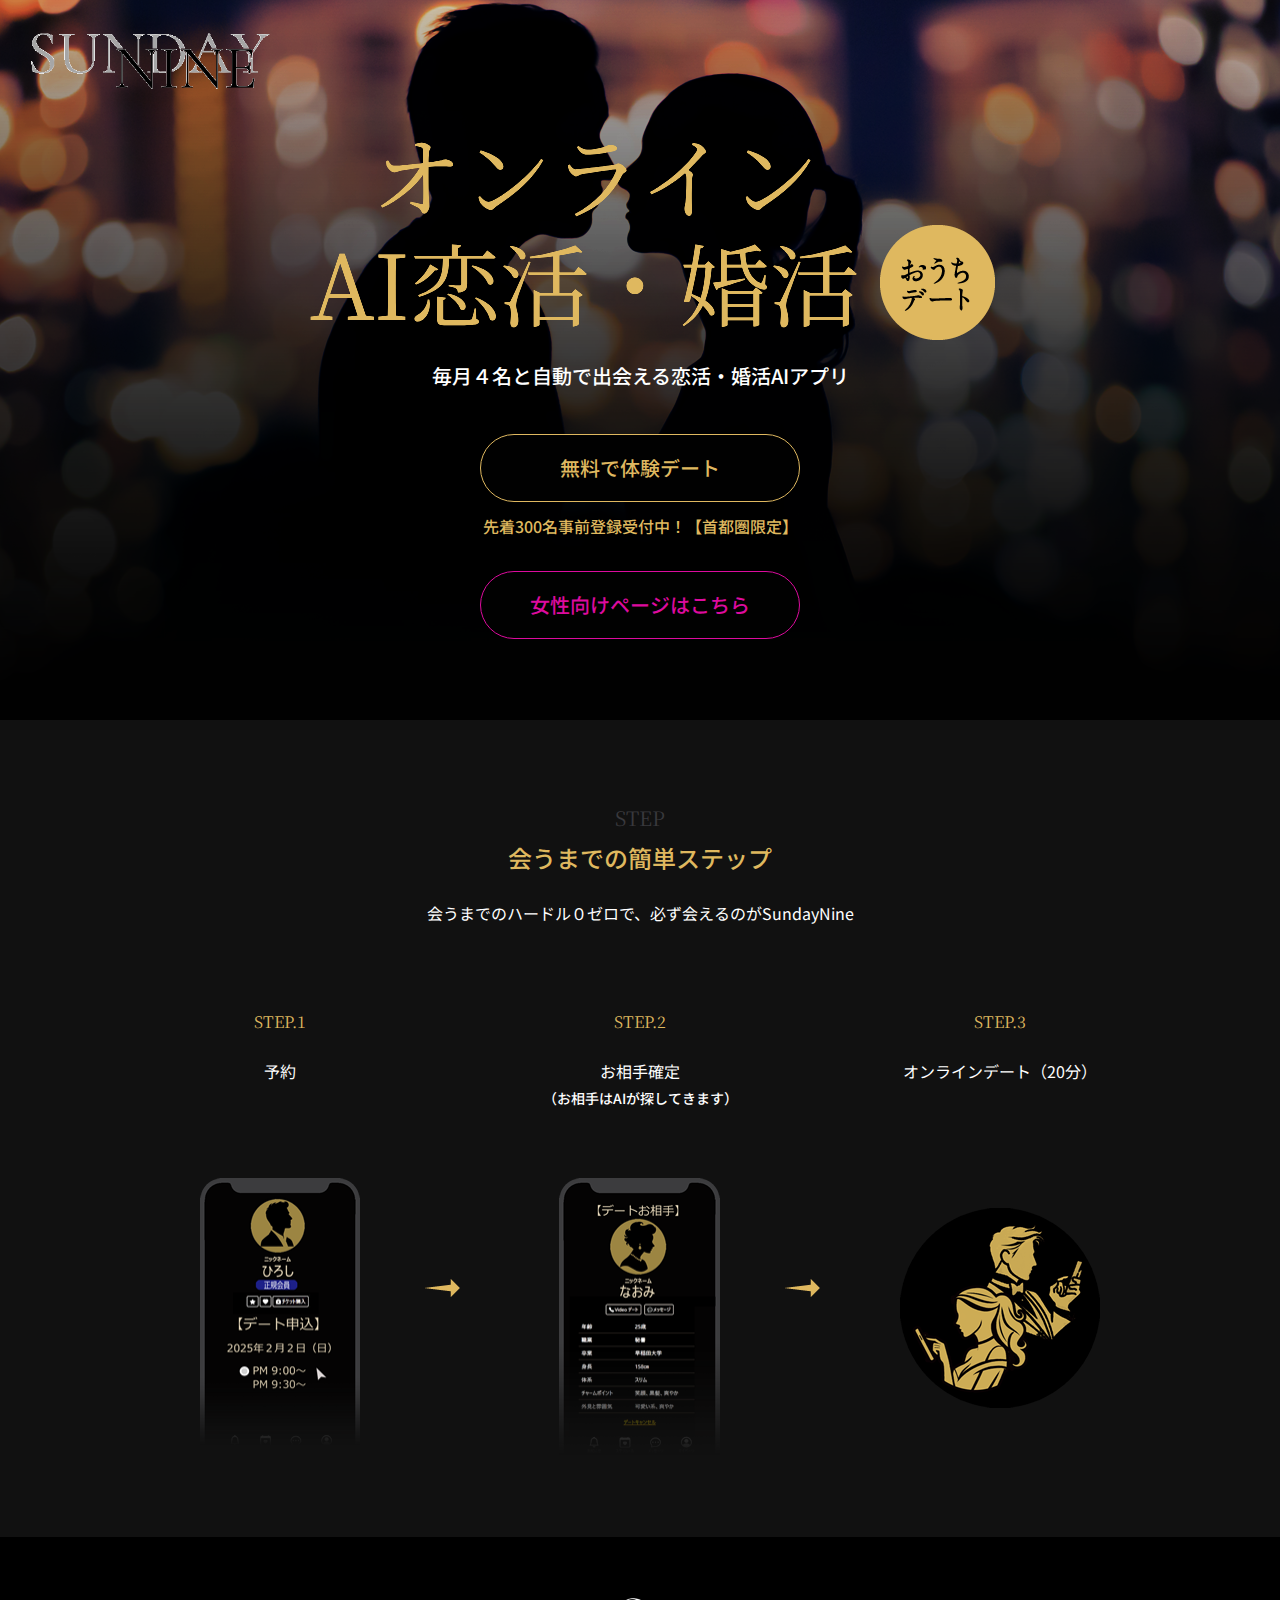
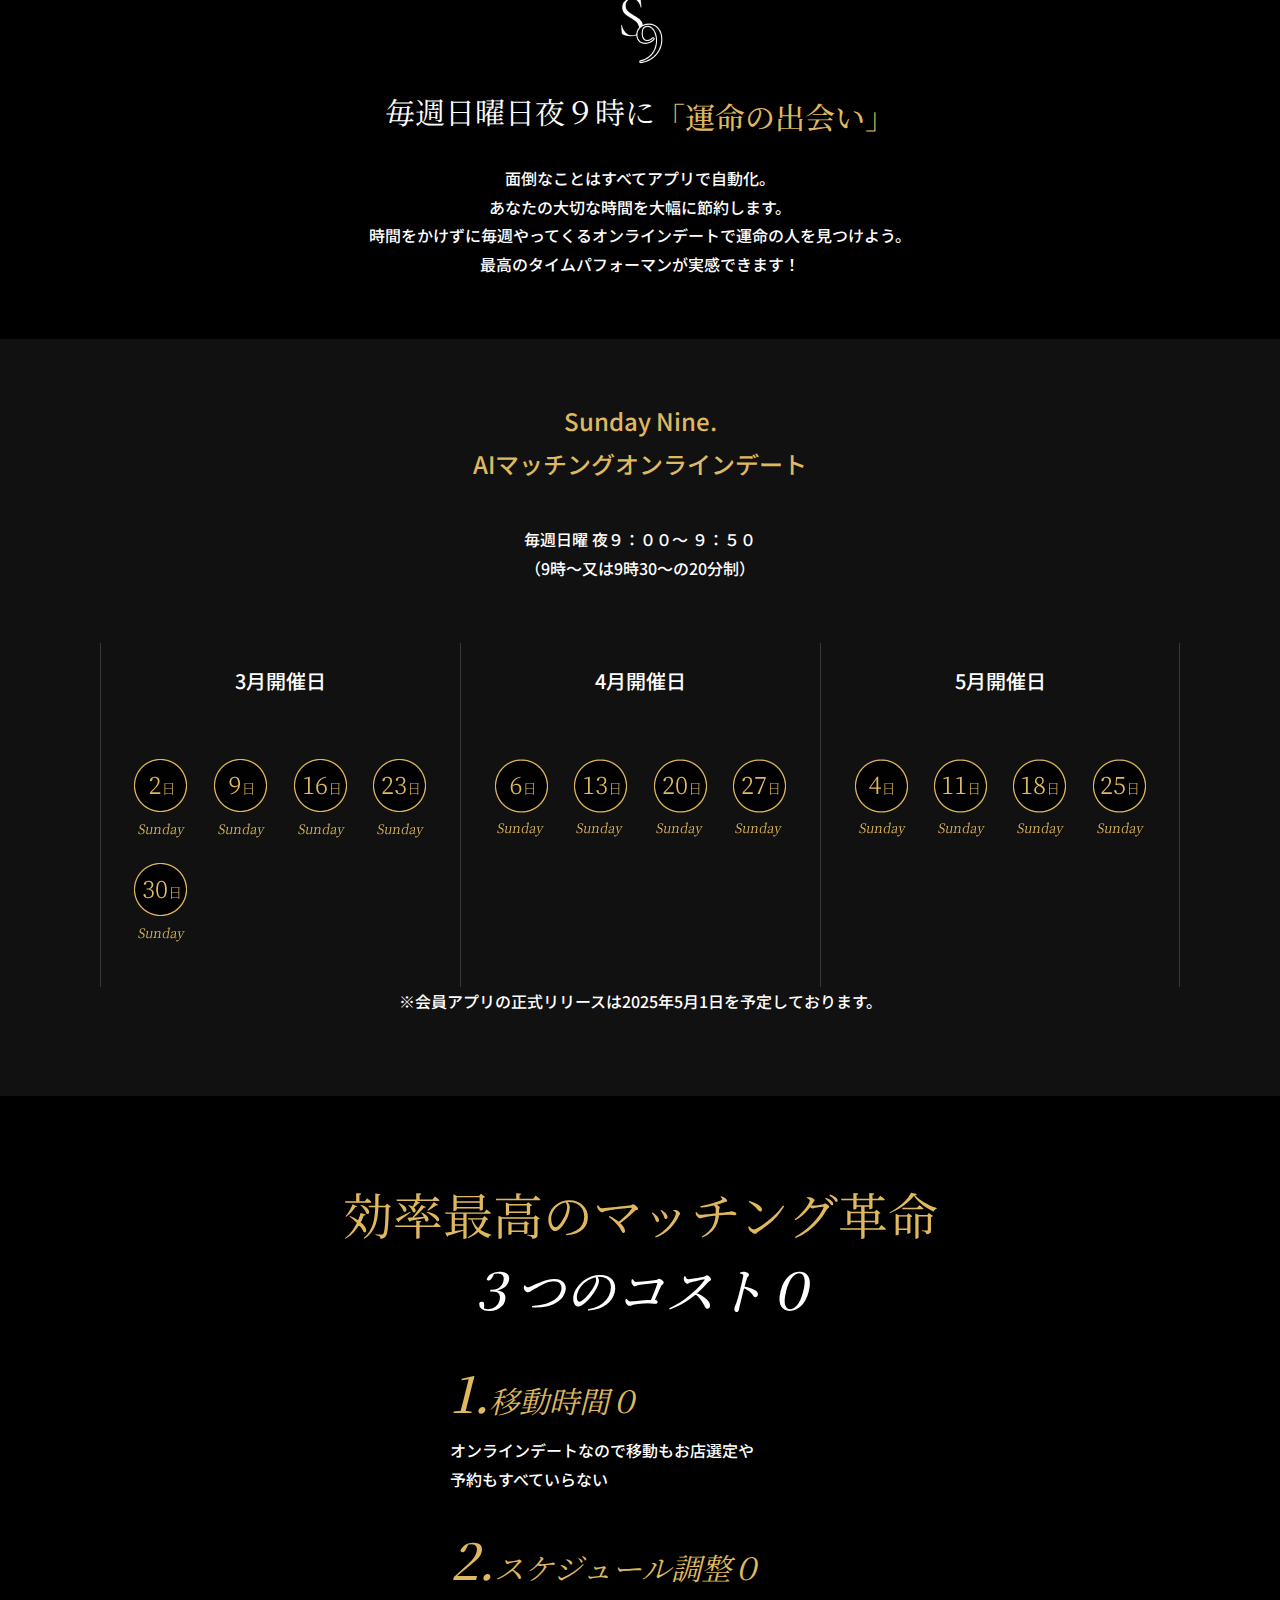
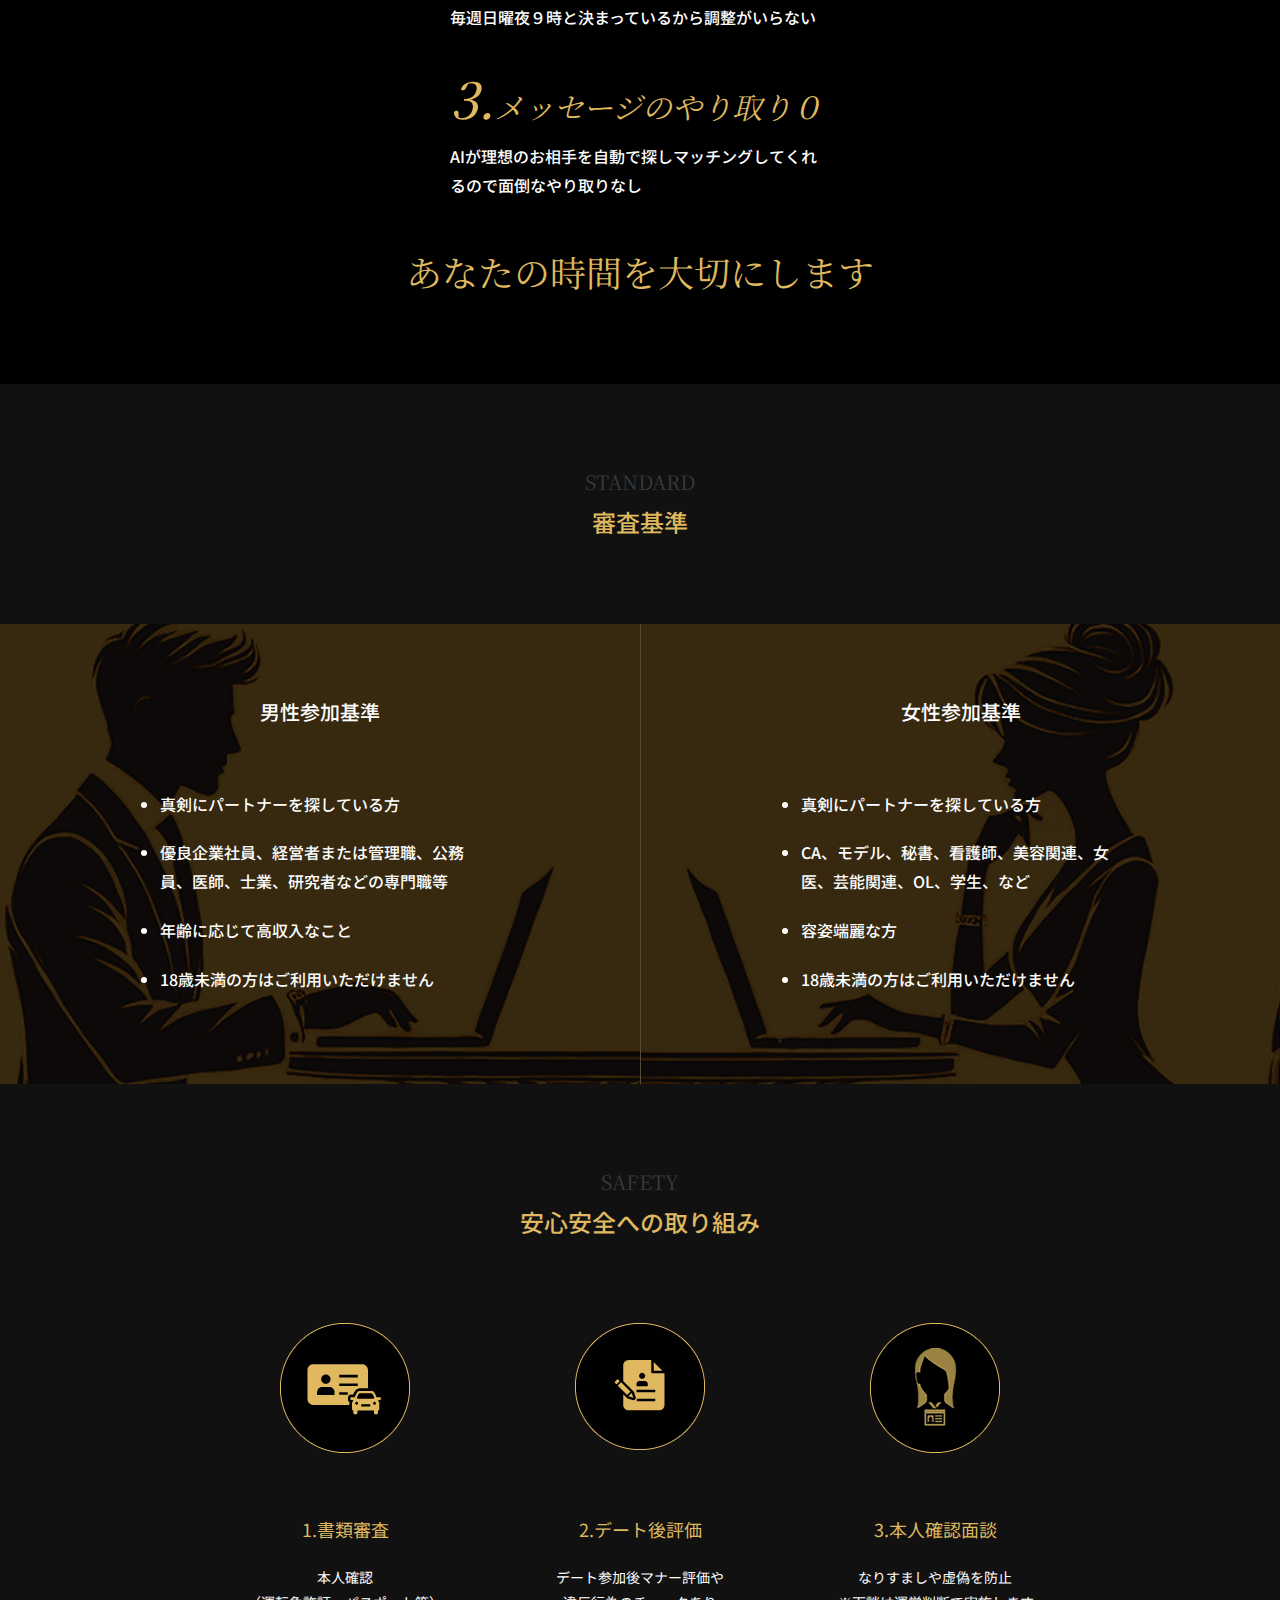
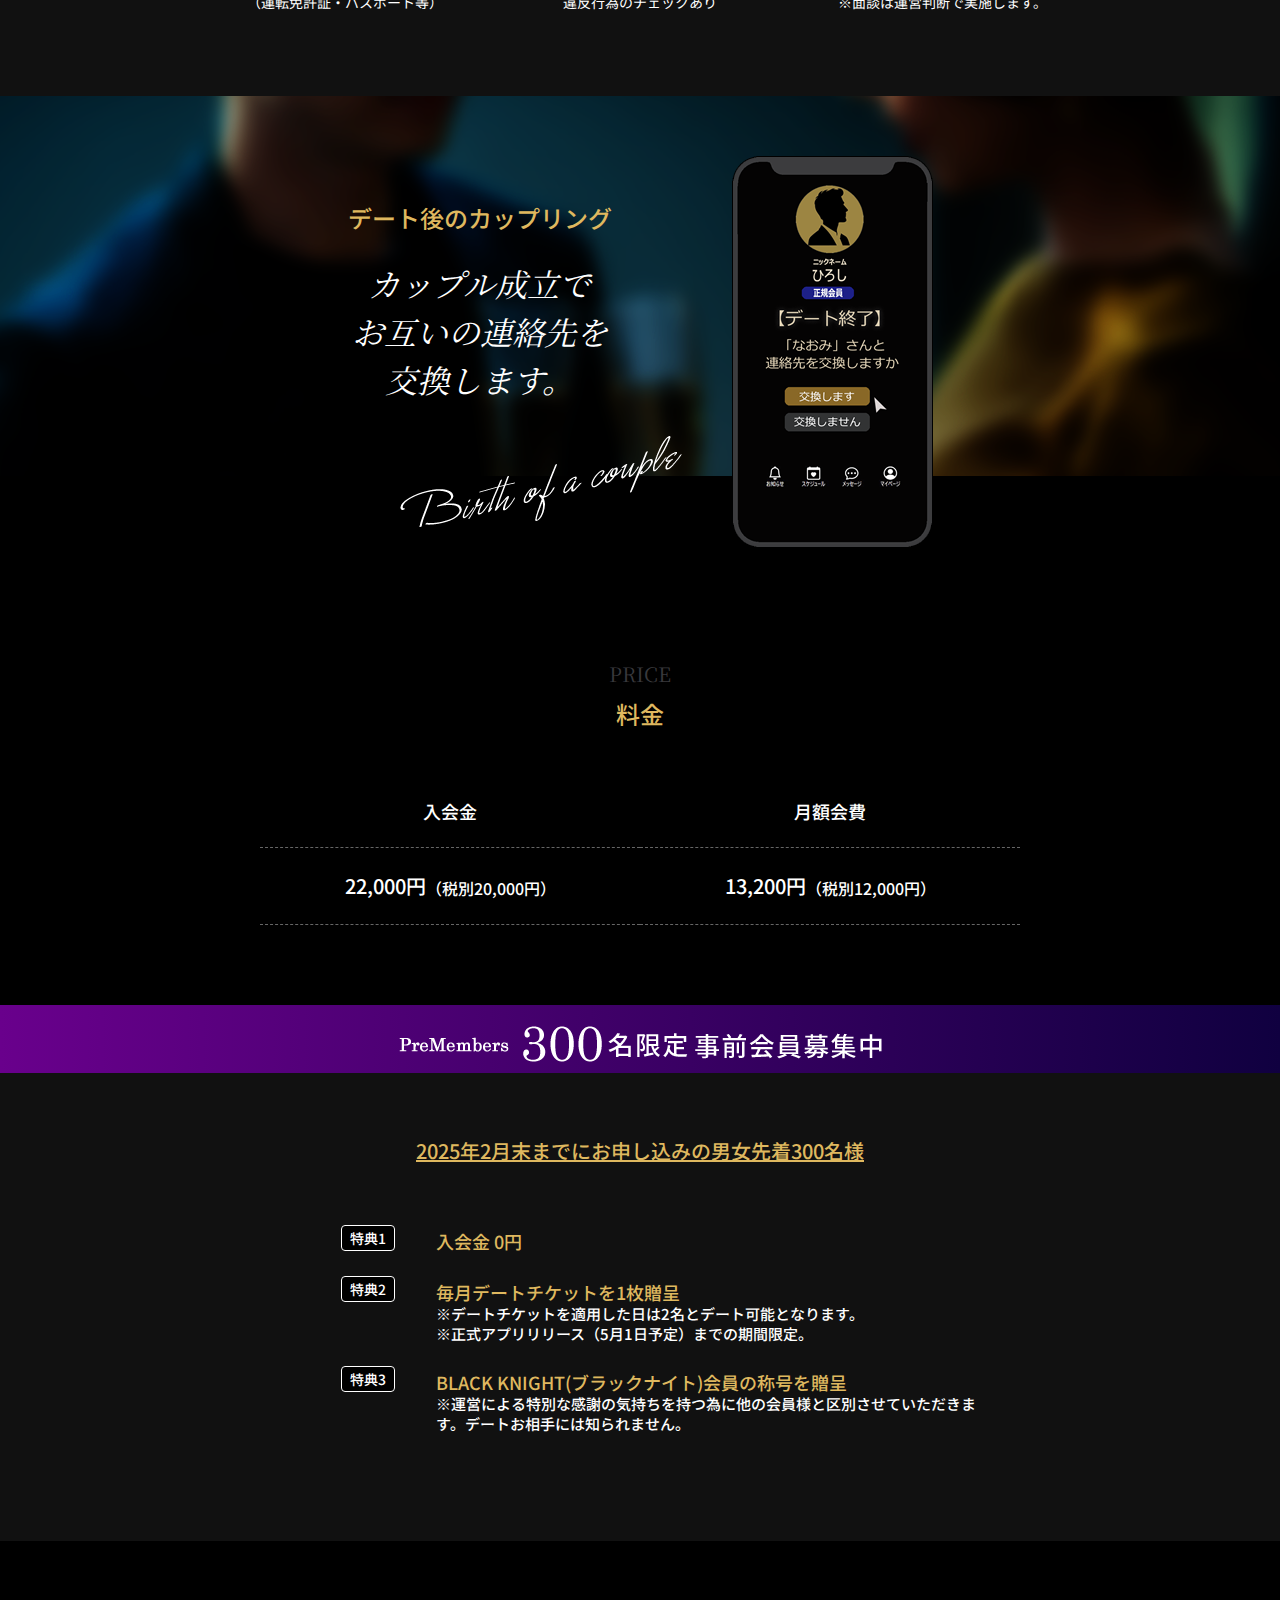
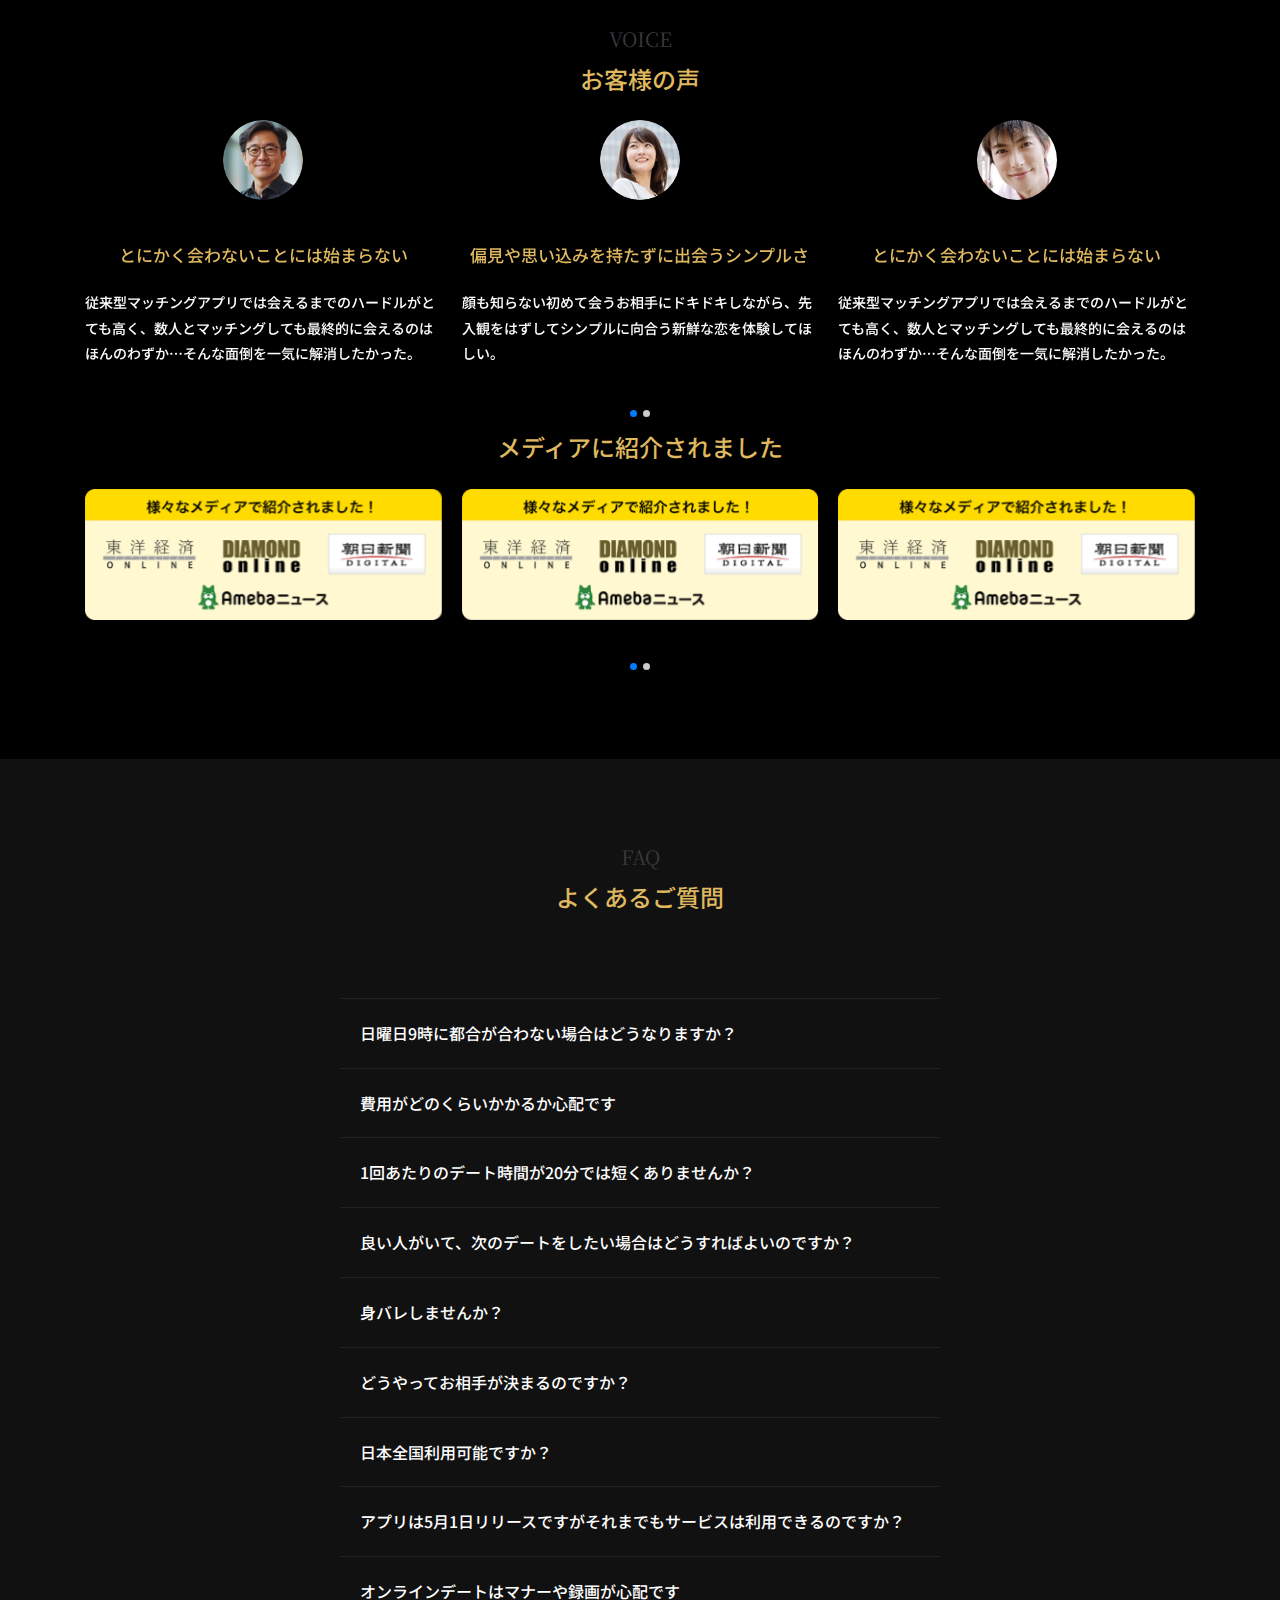
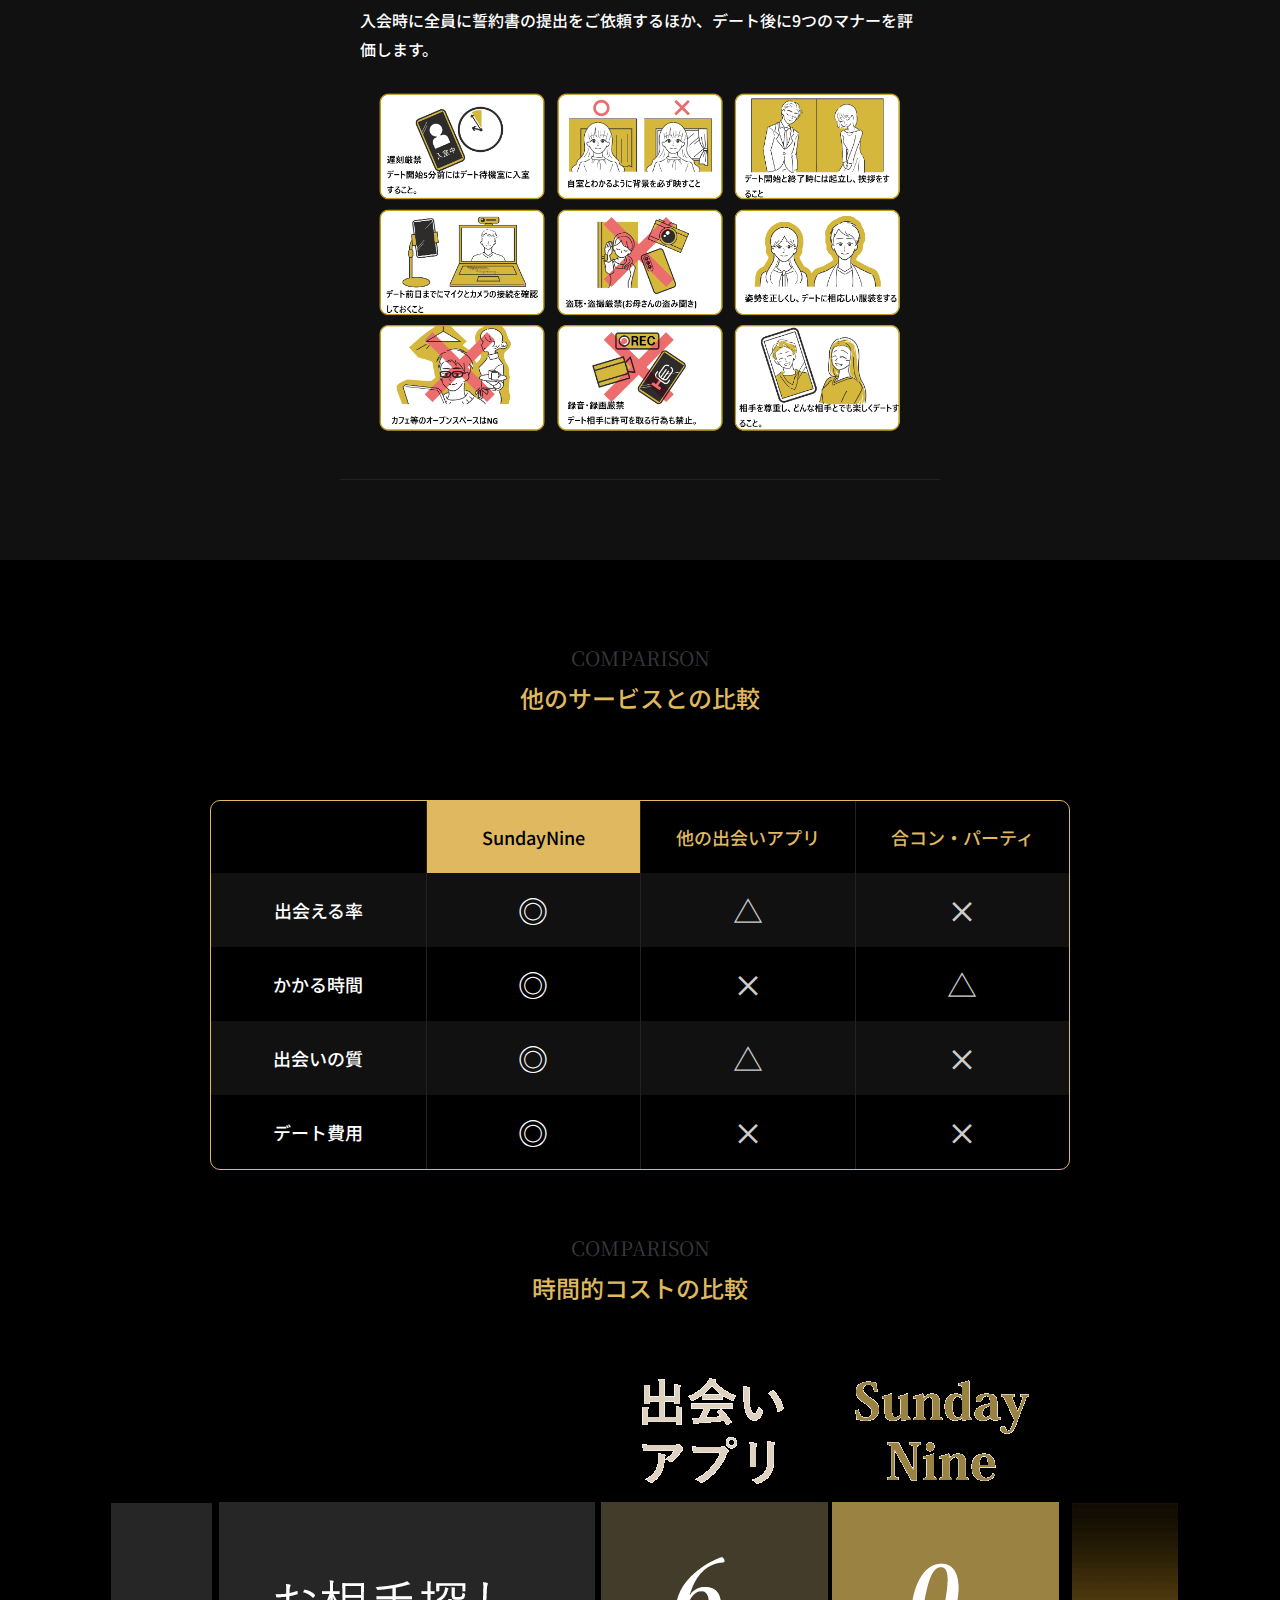
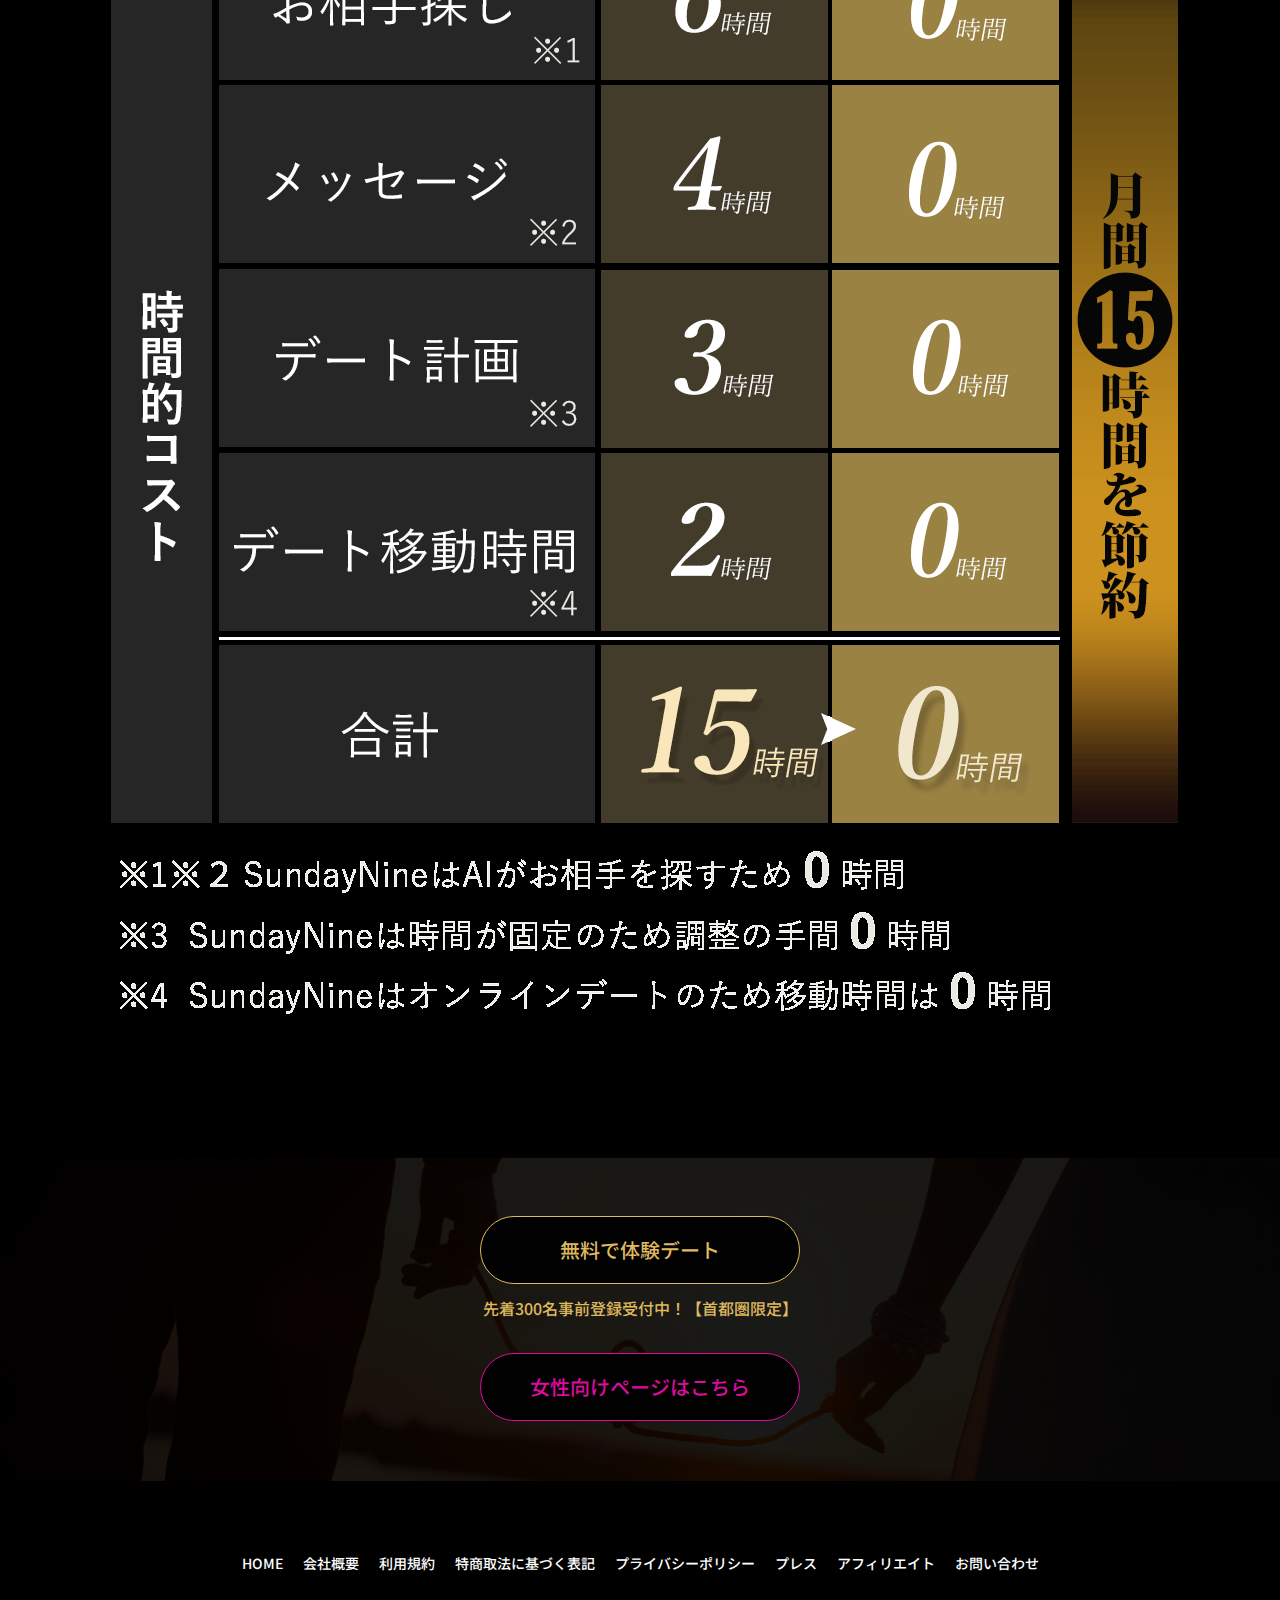
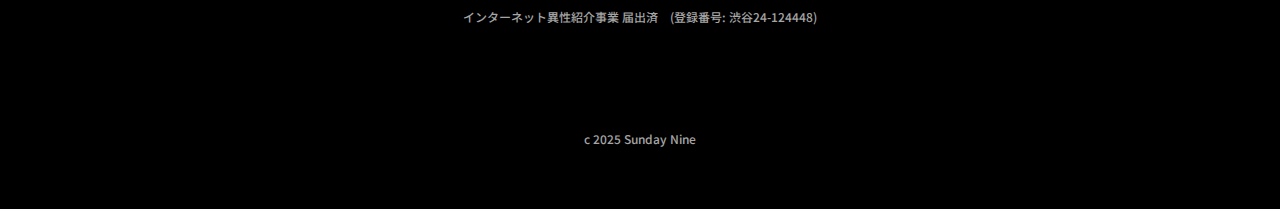
==== index.html @ e8acf840 "sunday9" ====
﻿<!DOCTYPE html>
<html>
  <head>
    <meta charset="UTF-8" />
    <title>オンラインAI恋活・婚活 Sunday Nine</title>
    <meta name="description" content="おうちデート、オンラインに特化した審査制マッチングアプリ男性版" />
    <meta name="viewport" content="width=device-width, initial-scale=1" />
    <meta name="format-detection" content="telephone=yes" />
    <link rel="icon" href="favicon.ico" />
    <link
      rel="stylesheet"
      type="text/css"
      href="css/common.css?version=2"
      media="screen, print"
    />
    <link rel="stylesheet" href="css/owl.carousel.min.css" />
    <script
      src="https://cdnjs.cloudflare.com/ajax/libs/jquery/2.2.4/jquery.min.js"
      type="text/javascript"
    ></script>
    <script src="js/jquery.smoothScroll.js"></script>
    <script src="js/acordion.js"></script>
    <script src="js/common.js"></script>
<script src="//statics.a8.net/a8sales/a8sales.js"></script>
<script src="//statics.a8.net/a8sales/a8crossDomain.js"></script>
<script src="//statics.a8.net/a8sales/a8shopForm.js"></script>
    <script src="js/jquery-3.3.1.min.js"></script>
    <script src="js/popper.min.js"></script>
    <script src="js/bootstrap.min.js"></script>
    <script src="js/owl.carousel.min.js"></script>
    <script src="js/main.js"></script>
  </head>
  <body>
    <!--▽wrapper-->
    <div id="wrapper">
      <!--▽main-->
      <section id="main">
        <p class="logo"><img src="image/logo_main.png" /></p>
        <div class="detail">
          <p class="icon"><img src="image/icon.png" /></p>
          <h1><img src="image/title.png" /></h1>
          <h2>毎月４名と自動で出会える恋活・婚活AIアプリ</h2>
          <ul>
            <li>
              <a
                href="https://ws.formzu.net/dist/S26624472/"
                target="_blank"
                class="boy"
                >無料で体験デート</a
              ><span>先着300名事前登録受付中！【首都圏限定】</span>
            </li>
            <li>
              <a href="women.html" class="girl">女性向けページはこちら</a>
            </li>
          </ul>
        </div>
      </section>
      <!--▲main-->

      <!--▽step-->
      <section id="step">
        <h1><span class="ryumin">STEP</span>会うまでの簡単ステップ</h1>
        <p class="copy">会うまでのハードル０ゼロで、必ず会えるのがSundayNine</p>
        <div class="inner">
          <dl>
            <dt><img src="image/img_step1.png" /></dt>
            <dd>
              <h2 class="ryumin">STEP.1</h2>
              <p>予約</p>
            </dd>
          </dl>

          <dl>
            <dt><img src="image/img_step2.png" /></dt>
            <dd>
              <h2 class="ryumin">STEP.2</h2>
              <p>お相手確定<span>（お相手はAIが探してきます）</span></p>
            </dd>
          </dl>

          <dl>
            <dt><img src="image/img_step3.png" /></dt>
            <dd>
              <h2 class="ryumin">STEP.3</h2>
              <p>オンラインデート（20分）</p>
            </dd>
          </dl>
        </div>
      </section>
      <!--▲step-->

      <!--▽unmei-->
      <section id="unmei">
        <p><img src="image/logo.png" /></p>
        <h1 class="ryumin">毎週日曜日夜９時に<span>「運命の出会い」</span></h1>
        <p>
          面倒なことはすべてアプリで自動化。<br />
          あなたの大切な時間を大幅に節約します。<br />
          時間をかけずに毎週やってくるオンラインデートで運命の人を見つけよう。<br />
          最高のタイムパフォーマンが実感できます！
        </p>
      </section>
      <!--▲unmei-->

      <!--▽calendar-->
      <section id="calendar">
        <h1>Sunday Nine.<br />AIマッチングオンラインデート</h1>
        <p>毎週日曜 夜９：００～ ９：５０　<br>（9時～又は9時30～の20分制）</p>

        <div class="inner">
          <dl>
            <dt>3月開催日</dt>
            <dd>
              <p><img src="image/day2.png" /></p>
              <p><img src="image/day9.png" /></p>
              <p><img src="image/day16.png" /></p>
              <p><img src="image/day23.png" /></p>
              <p><img src="image/day30.png" /></p>
            </dd>
          </dl>
          <dl>
            <dt>4月開催日</dt>
            <dd>
              <p><img src="image/day6.png" /></p>
              <p><img src="image/day13.png" /></p>
              <p><img src="image/day20.png" /></p>
              <p><img src="image/day27.png" /></p>
            </dd>
          </dl>

          <dl>
            <dt>5月開催日</dt>
            <dd>
              <p><img src="image/day4.png" /></p>
              <p><img src="image/day11.png" /></p>
              <p><img src="image/day18.png" /></p>
              <p><img src="image/day25.png" /></p>
            </dd>
          </dl>
        </div>
        
        ※会員アプリの正式リリースは2025年5月1日を予定しております。
      </section>
      <!--▲calendar-->

      <!--▽kakumei-->
      <section id="kakumei">
        <h1 class="ryumin">
          効率最高のマッチング革命<span>３つのコスト０</span>
        </h1>
        <div class="inner">
          <dl>
            <dt class="ryumin"><span>1.</span>移動時間０</dt>
            <dd>
              オンラインデートなので移動もお店選定や<br />予約もすべていらない
            </dd>
            <dt class="ryumin"><span>2.</span>スケジュール調整０</dt>
            <dd>毎週日曜夜９時と決まっているから調整がいらない</dd>
            <dt class="ryumin"><span>3.</span>メッセージのやり取り０</dt>
            <dd>
              AIが理想のお相手を自動で探しマッチングしてくれるので面倒なやり取りなし
            </dd>
          </dl>
        </div>

        <p class="end ryumin">あなたの時間を大切にします</p>
      </section>
      <!--▲kakumei-->

      <!--▽standard-->
      <section id="standard">
        <h1><span class="ryumin">STANDARD</span>審査基準</h1>
        <div class="inner">
          <div class="boy">
            <h2>男性参加基準</h2>
            <ul>
              <li>真剣にパートナーを探している方</li>
              <li>
                優良企業社員、経営者または管理職、公務員、医師、士業、研究者などの専門職等
              </li>
              <li>年齢に応じて高収入なこと</li>
              <li>18歳未満の方はご利用いただけません</li>
            </ul>
          </div>

          <div class="girl">
            <h2>女性参加基準</h2>
            <ul>
              <li>真剣にパートナーを探している方</li>
              <li>
                CA、モデル、秘書、看護師、美容関連、女医、芸能関連、OL、学生、など
              </li>
              <li>容姿端麗な方</li>
              <li>18歳未満の方はご利用いただけません</li>
            </ul>
          </div>
        </div>
      </section>
      <!--▲standard-->

      <!--▽safety-->
      <section id="safety">
        <h1><span class="ryumin">SAFETY</span>安心安全への取り組み</h1>
        <div class="inner">
          <dl>
            <dt><img src="image/i_safety1.png" /></dt>
            <dd>
              <h2>1.書類審査</h2>
              <p>本人確認<br />（運転免許証・パスポート等）</p>
            </dd>
          </dl>

          <dl>
            <dt><img src="image/i_safety2.png" /></dt>
            <dd>
              <h2>2.デート後評価</h2>
              <p>デート参加後マナー評価や<br />違反行為のチェックあり</p>
            </dd>
          </dl>

          <dl>
            <dt><img src="image/i_safety3.png" /></dt>
            <dd>
              <h2>3.本人確認面談</h2>
              <p>
                なりすましや虚偽を防止<br/>　※面談は運営判断で実施します。
              </p>
            </dd>
          </dl>
        </div>
      </section>
      <!--▲safety-->

      <!--▽capple-->
      <section id="capple">
        <div class="inner">
          <div class="box">
            <div>
              <h2>デート後のカップリング</h2>
              <p class="copy ryumin">
                カップル成立で<br />お互いの連絡先を<br />交換します。
              </p>
              <p class="sign"><img src="image/t_capple.png" /></p>
            </div>
            <div><img src="image/img_capple.png" /></div>
          </div>
        </div>
      </section>
      <!--▲capple-->

      <!--▽price-->
      <section id="price">
        <h1><span class="ryumin">PRICE</span>料金</h1>
        <div class="inner">
          <table>
            <tbody>
              <tr>
                <th>入会金</th>
                <th>月額会費</th>
              </tr>
              <tr>
                <td>22,000円<span>（税別20,000円）</span></td>
                <td>13,200円<span>（税別12,000円）</span></td>
              </tr>
            </tbody>
          </table>
        </div>
      </section>
      <!--▲price-->

      <!--▽pre-->
      <section id="pre">
        <h1><img src="image/img_pre.png" /></h1>
        <div class="inner">
          <h2>2025年2月末までにお申し込みの男女先着300名様</h2>
          <dl>

            <dt><span>特典1</span></dt>
            <dd>
              <span class="first">入会金 0円
            </dd>

            <dt><span>特典2</span></dt>
            <dd><span class="first">毎月デートチケットを1枚贈呈</span><span class="second"> <br>※デートチケットを適用した日は2名とデート可能となります。<br>※正式アプリリリース（5月1日予定）までの期間限定。</span></dd>

           <dt><span>特典3</span></dt>
            <dd><span class="first">BLACK KNIGHT(ブラックナイト)会員の称号を贈呈</span><span class="second"><br>※運営による特別な感謝の気持ちを持つ為に他の会員様と区別させていただきます。デートお相手には知られません。</span>
              </dd> 


          </dl>
        </div>
      </section>
      <!--▲pre-->

      <!--▽voice-->
      <section id="voice">
        <h1><span class="ryumin">VOICE</span>お客様の声</h1>
        <div class="site-section bg-left-half mb-5">
          <div class="container owl-2-style">
            <div class="owl-carousel owl-2">
              <div class="media-29101">
                <img src="image/img_voice1.png" alt="Image" class="img-fluid" />
                <h2>とにかく会わないことには始まらない</h2>
                <p>
                  従来型マッチングアプリでは会えるまでのハードルがとても高く、数人とマッチングしても最終的に会えるのはほんのわずか…そんな面倒を一気に解消したかった。
                </p>
              </div>
              <div class="media-29101">
                <img src="image/img_voice2.png" alt="Image" class="img-fluid" />
                <h2>偏見や思い込みを持たずに出会うシンプルさ</h2>
                <p>
                  顔も知らない初めて会うお相手にドキドキしながら、先入観をはずしてシンプルに向合う新鮮な恋を体験してほしい。
                </p>
              </div>
              <div class="media-29101">
                <img src="image/img_voice3.png" alt="Image" class="img-fluid" />
                <h2>とにかく会わないことには始まらない</h2>
                <p>
                  従来型マッチングアプリでは会えるまでのハードルがとても高く、数人とマッチングしても最終的に会えるのはほんのわずか…そんな面倒を一気に解消したかった。
                </p>
              </div>
              <div class="media-29101">
                <img src="image/img_voice4.png" alt="Image" class="img-fluid" />
                <h2>偏見や思い込みを持たずに出会うシンプルさ</h2>
                <p>
                  顔も知らない初めて会うお相手にドキドキしながら、先入観をはずしてシンプルに向合う新鮮な恋を体験してほしい。
                </p>
              </div>
              <div class="media-29101">
                <img src="image/img_voice5.png" alt="Image" class="img-fluid" />
                <h2>とにかく会わないことには始まらない</h2>
                <p>
                  従来型マッチングアプリでは会えるまでのハードルがとても高く、数人とマッチングしても最終的に会えるのはほんのわずか…そんな面倒を一気に解消したかった。
                </p>
              </div>
            </div>
          </div>
        </div>
        <h1><span class="ryumin"></span>メディアに紹介されました</h1>
        <div class="site-section bg-left-half mb-5">
          <div class="container owl-2-style">
            <div class="owl-carousel owl-2">
              <div>
                <img src="image/add_media1.png" alt="Image" class="img-fluid" />
              </div>
              <div>
                <img src="image/add_media2.png" alt="Image" class="img-fluid" />
              </div>
              <div>
                <img src="image/add_media3.png" alt="Image" class="img-fluid" />
              </div>
              <div>
                <img src="image/add_media4.png" alt="Image" class="img-fluid" />
              </div>
              <div>
                <img src="image/add_media5.png" alt="Image" class="img-fluid" />
              </div>
            </div>
          </div>
        </div>
      </section>
      <!--▲voice-->

      <!--▽faq-->
      <section id="faq">
        <h1><span class="ryumin">FAQ</span>よくあるご質問</h1>
        <div class="inner">
          <div class="detail">

            <div class="box">
              <p class="trigger">
                <a href="javascript:void(0);">日曜日9時に都合が合わない場合はどうなりますか？</a>
              </p>
              <div class="acordion_tree">日程や体調などの都合で予定が合わない場合は振替のデートチケットが発行されます。 <br>※デートチケットを使うと日曜日9時～のデート後に続けて9時30～のデート
            で1日に2名、理想の相手と出会うことが可能となります。 <br>※返金制度はございませんので日曜日夜9時に予定が空いている方向けのサービスとなります。</div>
            </div>

            <div class="box">
              <p class="trigger">
                <a href="javascript:void(0);">費用がどのくらいかかるか心配です</a>
              </p>
              <div class="acordion_tree">他のマッチングアプリと違いメッセージのやり取りやイイネで課金がされることはありません。月額12000円の固定額で月4回のデートが保証されます。そのため
1回あたりのデートにたどり着くまでの費用は3000円です。他に交通費やお食事代も掛からない為コストパフォーマンスにも大変優れたサービスです。</div>
            </div>

            <div class="box">
              <p class="trigger">
                <a href="javascript:void(0);">1回あたりのデート時間が20分では短くありませんか？</a>
              </p>
              <div class="acordion_tree">初回のデートは緊張していますからお互いの最高の姿を確認しお相手として相応しいかを判断する時間として20分が最適としております。</div>
            </div>

            <div class="box">
              <p class="trigger">
                <a href="javascript:void(0);">良い人がいて、次のデートをしたい場合はどうすればよいのですか？</a>
              </p>
              <div class="acordion_tree">お互いが良いなと思って次のデートに繋げたい場合は、お相手の評価をするアンケートフォームに「連絡先交換を希望する」という
チェックを入れて送付してください。お互いが希望した場合は登録しているメールアドレスが交換されます。その後の交際は自由（当サービスでは一切干渉いたしません）となります。また、20分のデート中に互いの合意があれば直接
連絡先を交換することも自由です。</div>
            </div>

            <div class="box">
              <p class="trigger">
                <a href="javascript:void(0);">身バレしませんか？</a>
              </p>
              <div class="acordion_tree">当サービスでは顔写真が一切公開されません。またプロフィール情報もデートが決まったお相手にしか公開されないので身バレする心配はありません。</div>
            </div>

            <div class="box">
              <p class="trigger">
                <a href="javascript:void(0);">どうやってお相手が決まるのですか？</a>
              </p>
              <div class="acordion_tree">AIマッチングについて
‐G.S.アルゴリズム（安定結婚問題）を基にSundayNineが独自開発した、WPS（Weighted Pair Score based）アルゴリズムを用いたAIマッチングシステムを採用しています。
好みの相手や自身の属性、デートの評価を重みとしたペアスコアをもとにマッチングを行い参加者全体の組み合わせ満足度の総和を最大にします。</div>
            </div>

            <div class="box">
              <p class="trigger">
                <a href="javascript:void(0);">日本全国利用可能ですか？</a>
              </p>
              <div class="acordion_tree">現在首都圏（東京から2時間圏内）のみご利用可能です。首都圏外も順次サービス拡大していく予定はございますのでご了承ください。</div>
            </div>
            
                        <div class="box">
              <p class="trigger">
                <a href="javascript:void(0);">アプリは5月1日リリースですがそれまでもサービスは利用できるのですか？</a>
              </p>
              <div class="acordion_tree">はい、利用できます。ただしご不便をかけてしまうためアプリ開発中は特典として毎月1枚デートチケットを贈呈いたします。 <br>※デートチケットを使うと日曜日9時～のデート後に続けて9時30～のデート
            で1日に2名、理想の相手と出会うことが可能となります。また入会金も無料としているのでご了承ください。尚アプリのリリース予定は
5月1日を予定しており、それまでの期間はご予約の受付、デート相手のご連絡はご登録のメールアドレスを介してご案内いたします。</div>
            </div>

            <div class="box">
              <p class="trigger">
                <a href="javascript:void(0);">オンラインデートはマナーや録画が心配です</a>
              </p>
              <div class="">入会時に全員に誓約書の提出をご依頼するほか、デート後に9つのマナーを評価します。<br> <a href="https://sunday9.net/others/manner.html" target="_blank"
              ><img src="image/online_date_manners_a.png"></a> </div>
            </div>
          </div>
        </div>
      </section>
      <!--▲faq-->

      <!--▽comparison-->
      <section id="comparison">
        <h1><span class="ryumin">COMPARISON</span>他のサービスとの比較</h1>
        <div class="inner">
          <table>
            <tbody>
              <tr>
                <th></th>
                <th>SundayNine</th>
                <th>他の出会いアプリ</th>
                <th>合コン・パーティ</th>
              </tr>
              <tr>
                <td>出会える率</td>
                <td>◎</td>
                <td>△</td>
                <td>×</td>
              </tr>
              <tr>
                <td>かかる時間</td>
                <td>◎</td>
                <td>×</td>
                <td>△</td>
              </tr>
              <tr>
                <td>出会いの質</td>
                <td>◎</td>
                <td>△</td>
                <td>×</td>
              </tr>
              <tr>
                <td>デート費用</td>
                <td>◎</td>
                <td>×</td>
                <td>×</td>
              </tr>
            </tbody>
          </table>
        </div>
        <h1><span class="ryumin">COMPARISON</span>時間的コストの比較</h1>
        <p><img src="image/img_comparison.png" /></p>
      </section>
      <!--▲comparison-->

      <!--▽campaign-->
      <section id="campaign">
        <div class="inner">
          <ul>
            <li>
              <a
                href="https://ws.formzu.net/dist/S26624472/"
                target="_blank"
                class="boy"
                >無料で体験デート</a
              ><span>先着300名事前登録受付中！【首都圏限定】</span>
            </li>
            <li>
              <a href="women.html" class="girl">女性向けページはこちら</a>
            </li>
          </ul>
        </div>
      </section>
      <!--▲campaign-->

      <!--▽footer-->
      <footer>
        <ul>
          <li><a href="#">HOME</a></li>
          <li>
            <a href="https://bx-japan.com/" target="_blank">会社概要</a>
          </li>
          <li>
            <a href="./others/terms_of_service.html" target="_blank"
              >利用規約</a
            >
          </li>
          <li>
            <a href="./others/special.html" target="_blank"
              >特商取法に基づく表記</a
            >
          </li>
          <li>
            <a href="./others/privacy_policy.html" target="_blank"
              >プライバシーポリシー</a
            >
          </li>
          <li><a href="#">プレス</a></li>
          <li><a href="https://pub.a8.net/a8v2/asMailAuthenticationAction.do?action=default" target="_blank">アフィリエイト</a></li>
          <li>
            <a href="https://ws.formzu.net/dist/S84839798/" target="_blank"
              >お問い合わせ</a
            >
          </li>
        </ul>
        <p class="nomber">
          インターネット異性紹介事業 届出済　(登録番号: 渋谷24-124448)
        </p>
        <p class="copyright">c 2025 Sunday Nine</p>
      </footer>
      <!--▲footer-->
    </div>
    <!--▲wrapper-->
  </body>
</html>
---- css/common.css ----
@charset "utf-8";

@import "reset.css";
@import "container.css";
@import url('https://fonts.googleapis.com/css2?family=Noto+Sans+JP:wght@100..900&family=Noto+Serif+JP:wght@200..900&family=Noto+Serif:ital,wght@0,100..900;1,100..900&display=swap');
@import url('https://fonts.googleapis.com/css2?family=Noto+Serif+JP:wght@200..900&family=Noto+Serif:ital,wght@0,100..900;1,100..900&display=swap');
@import url('https://fonts.googleapis.com/css2?family=Roboto:wght@400;500;700&display=swap');
@import url('https://fonts.googleapis.com/css2?family=Kiwi+Maru:wght@300;400;500&family=Zen+Old+Mincho&display=swap');
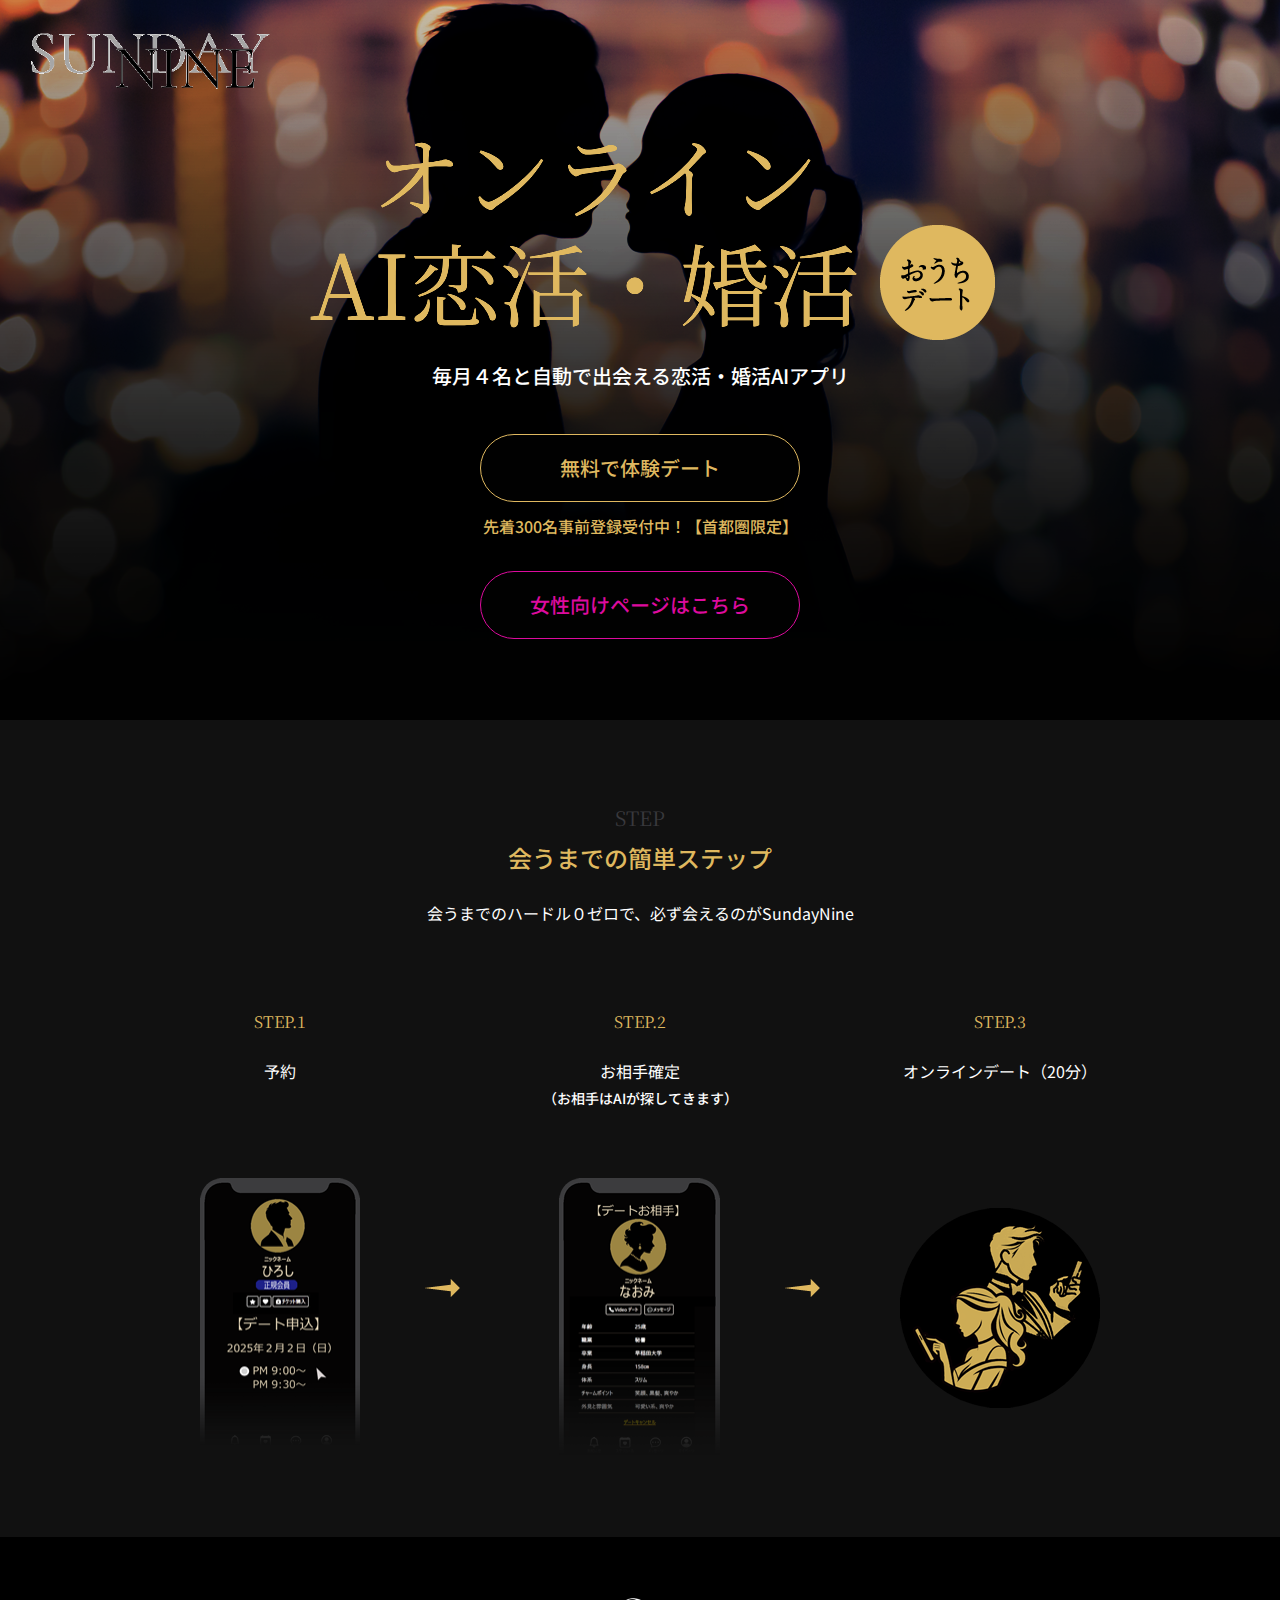
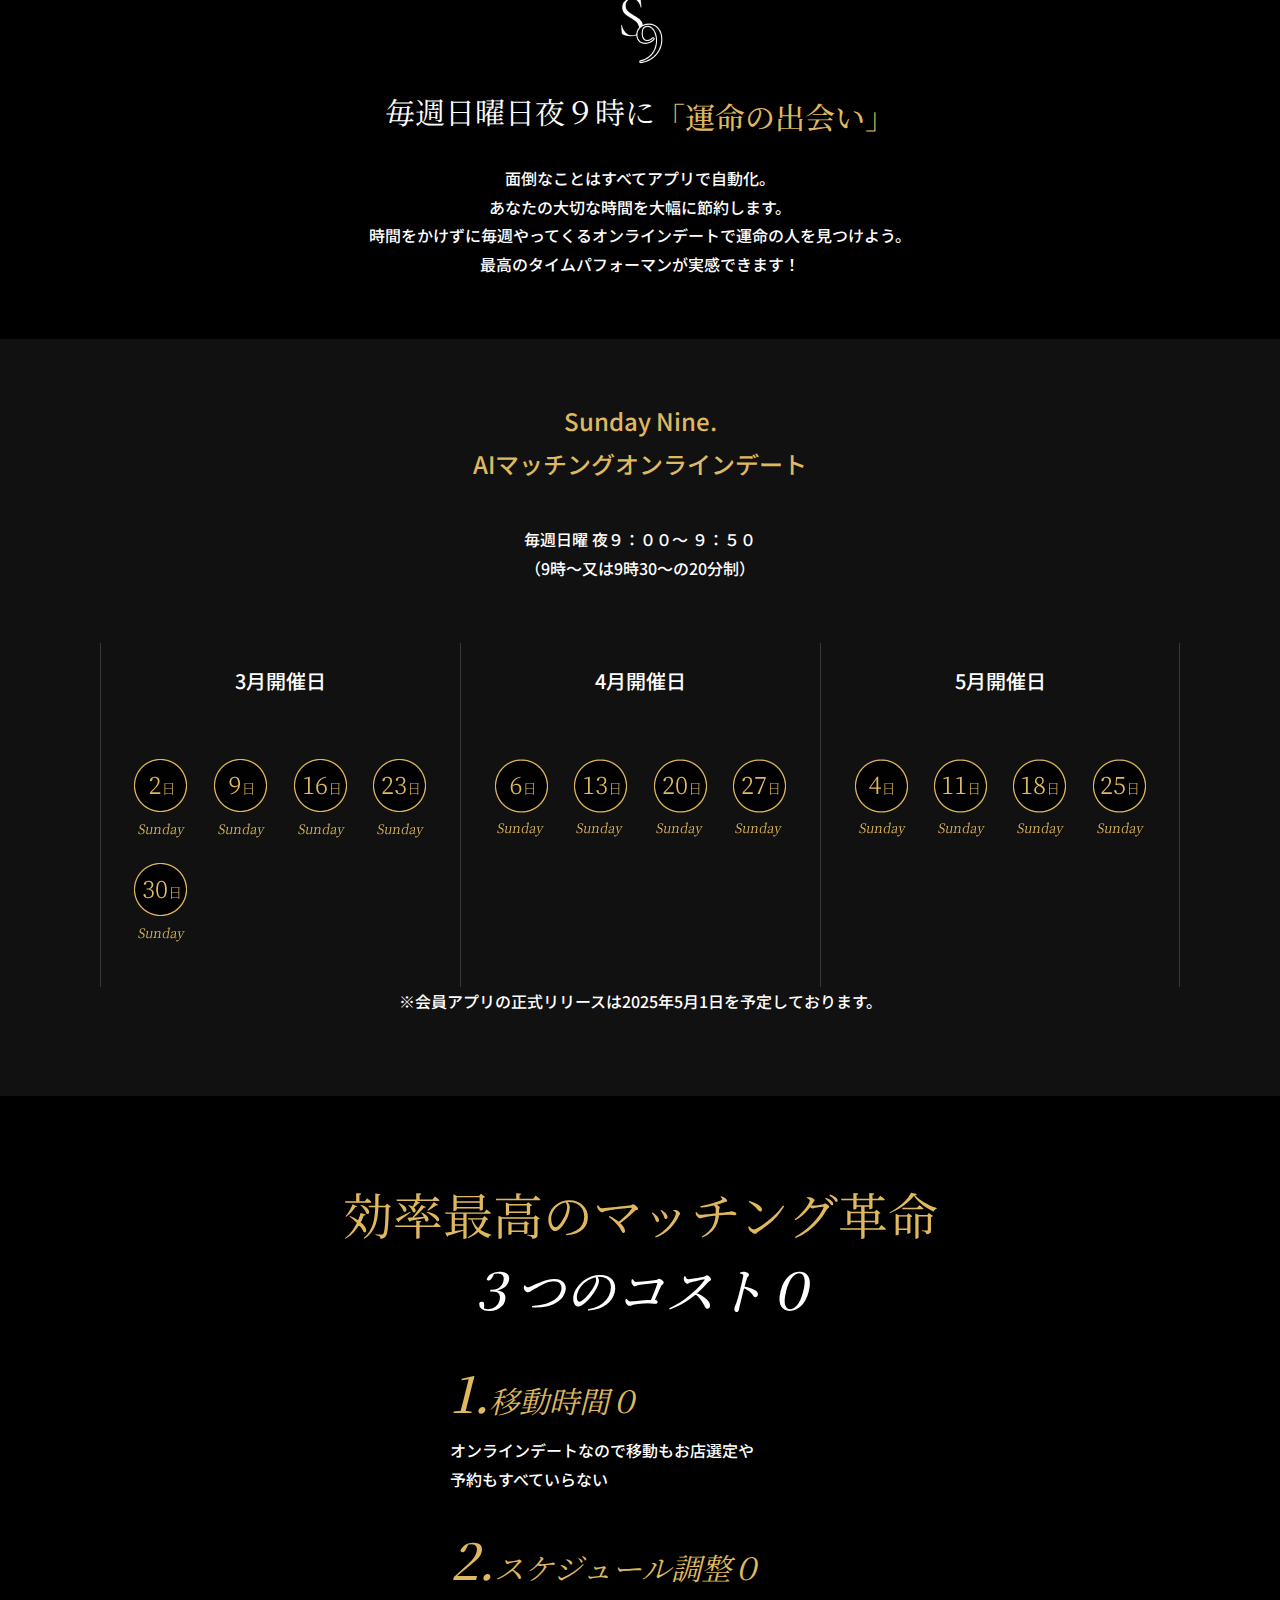
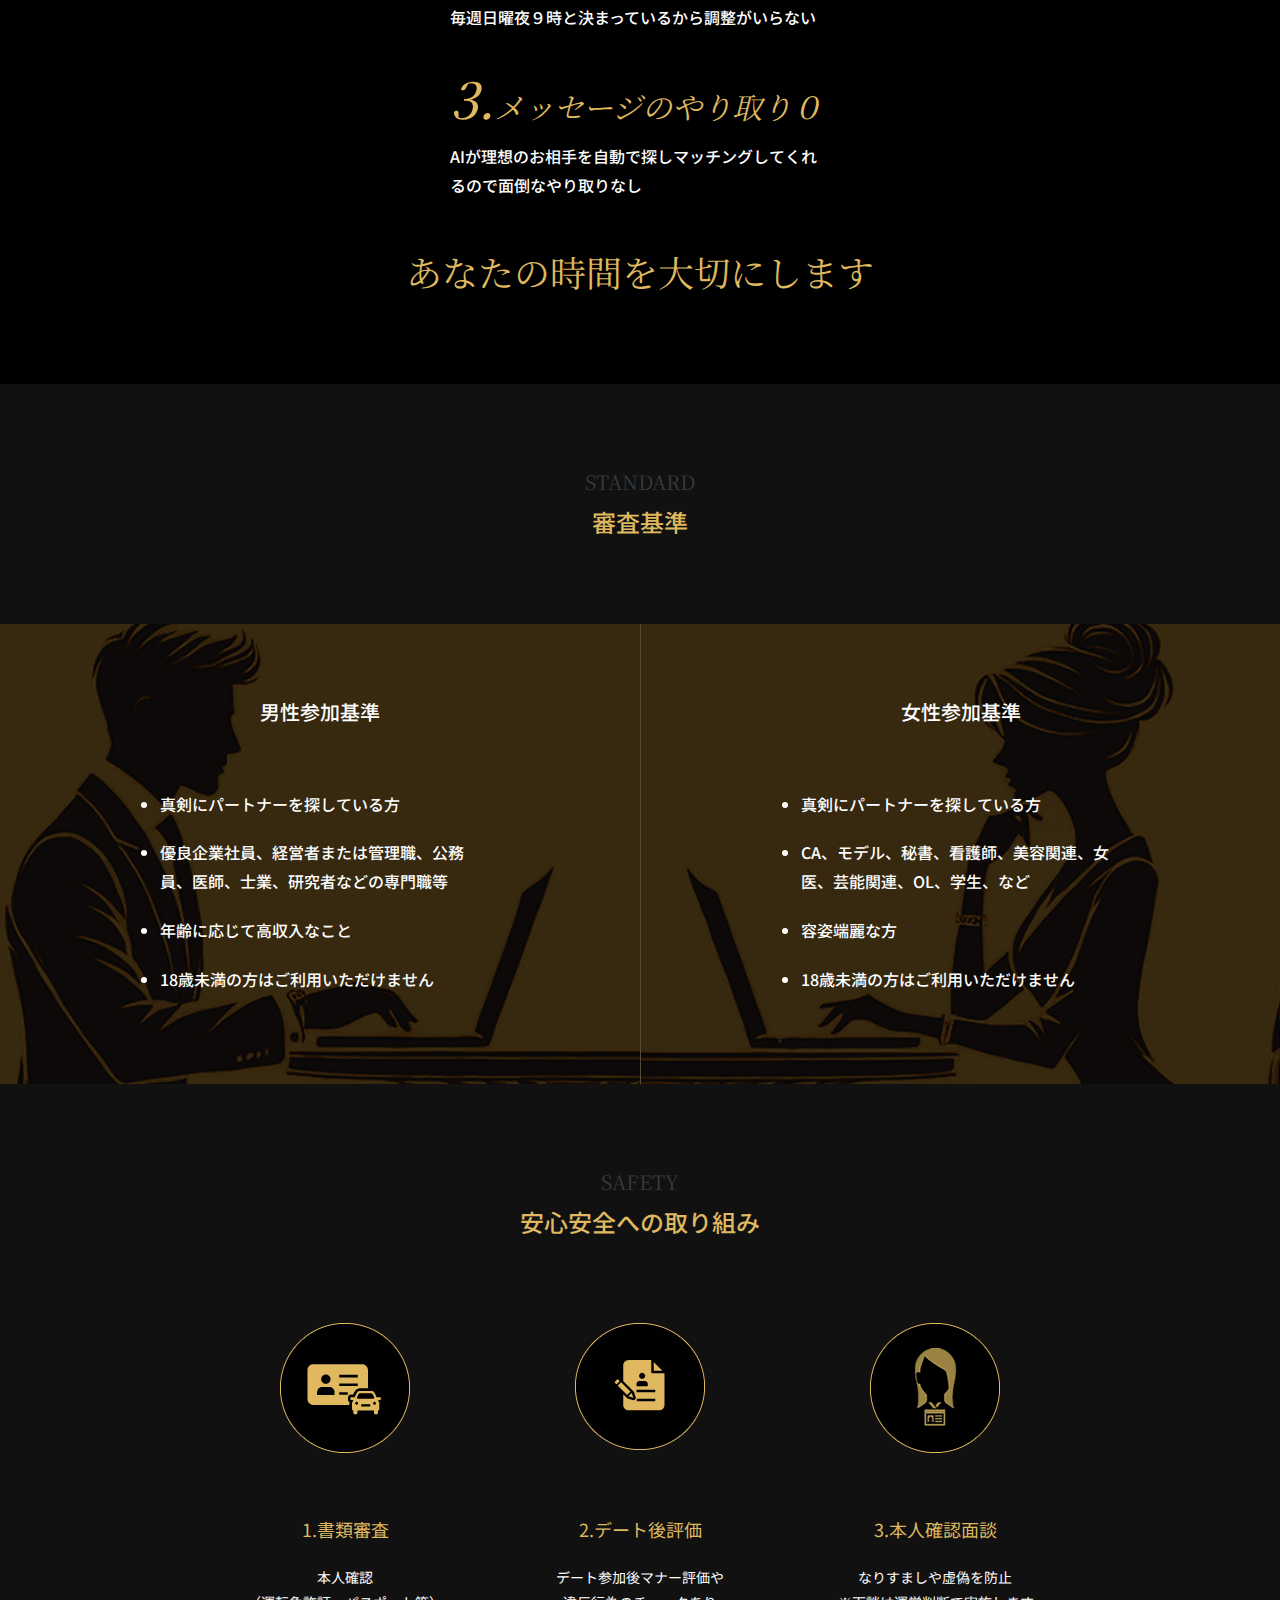
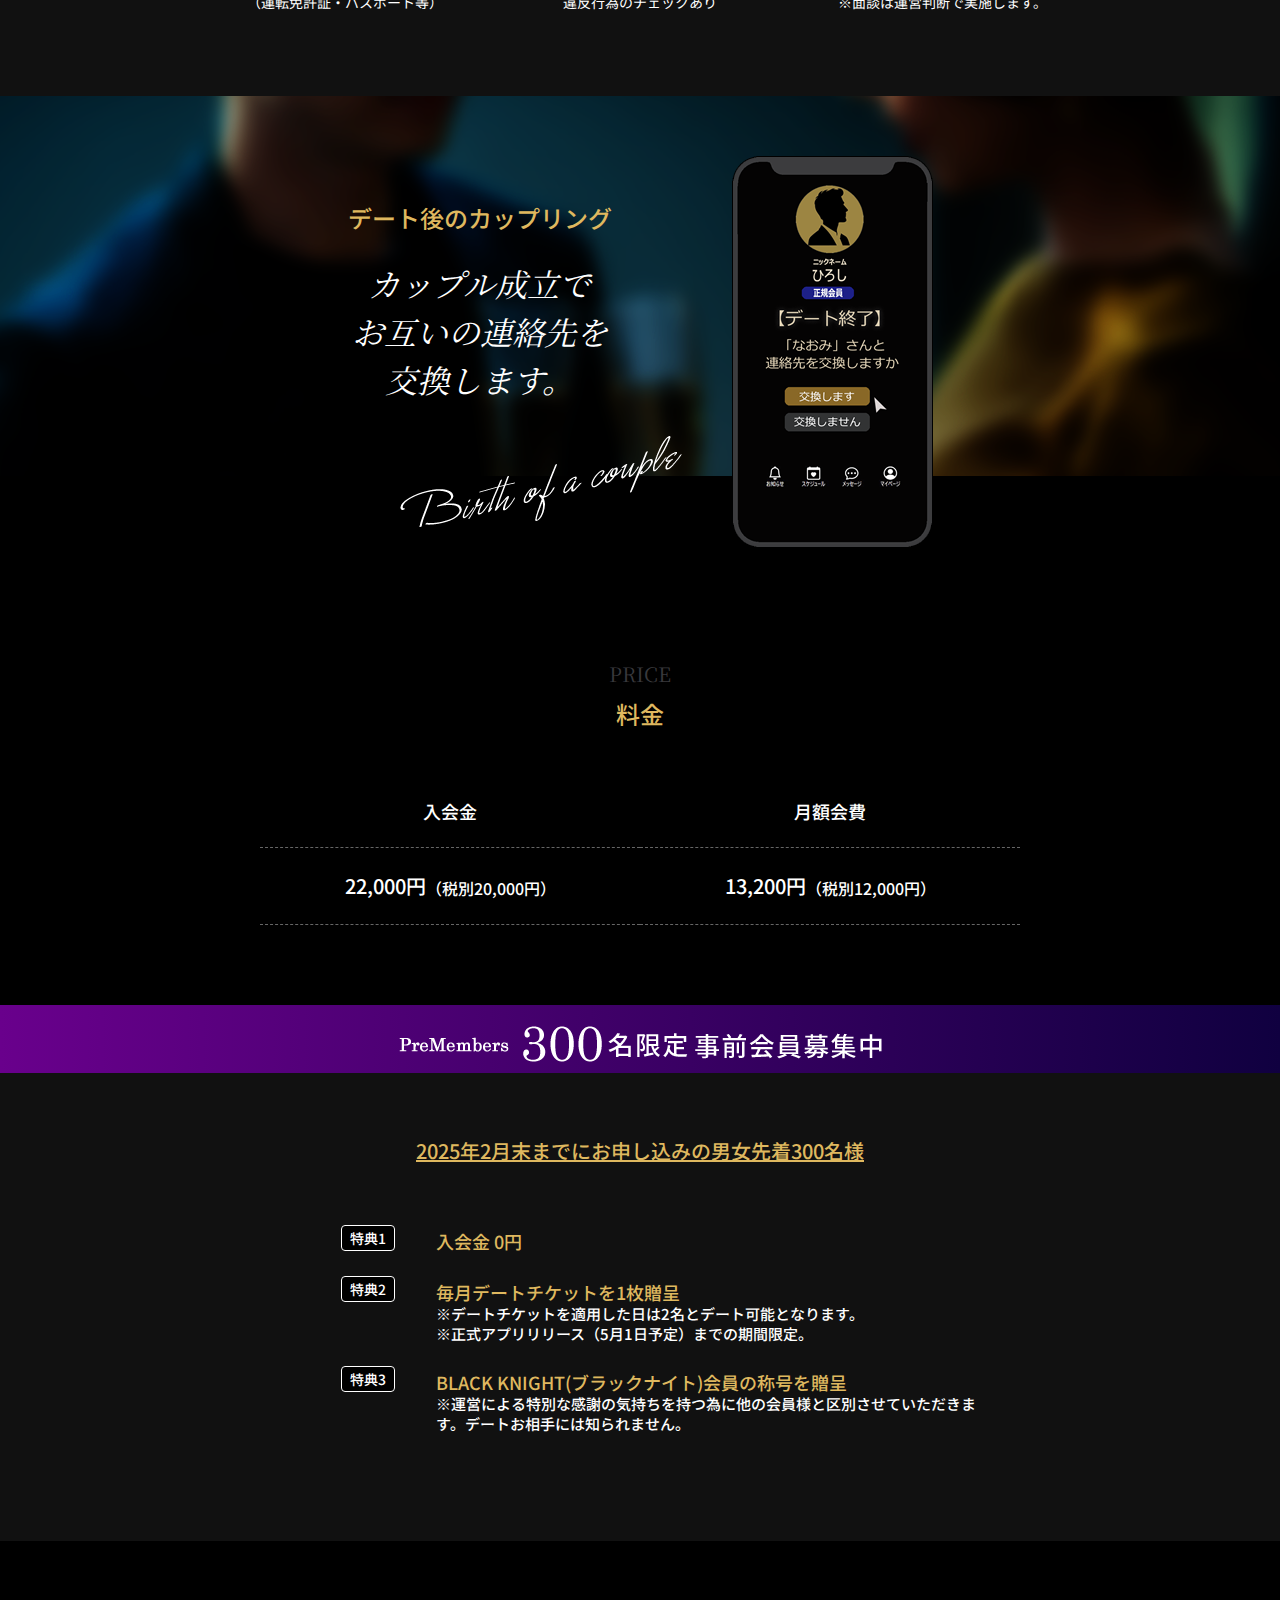
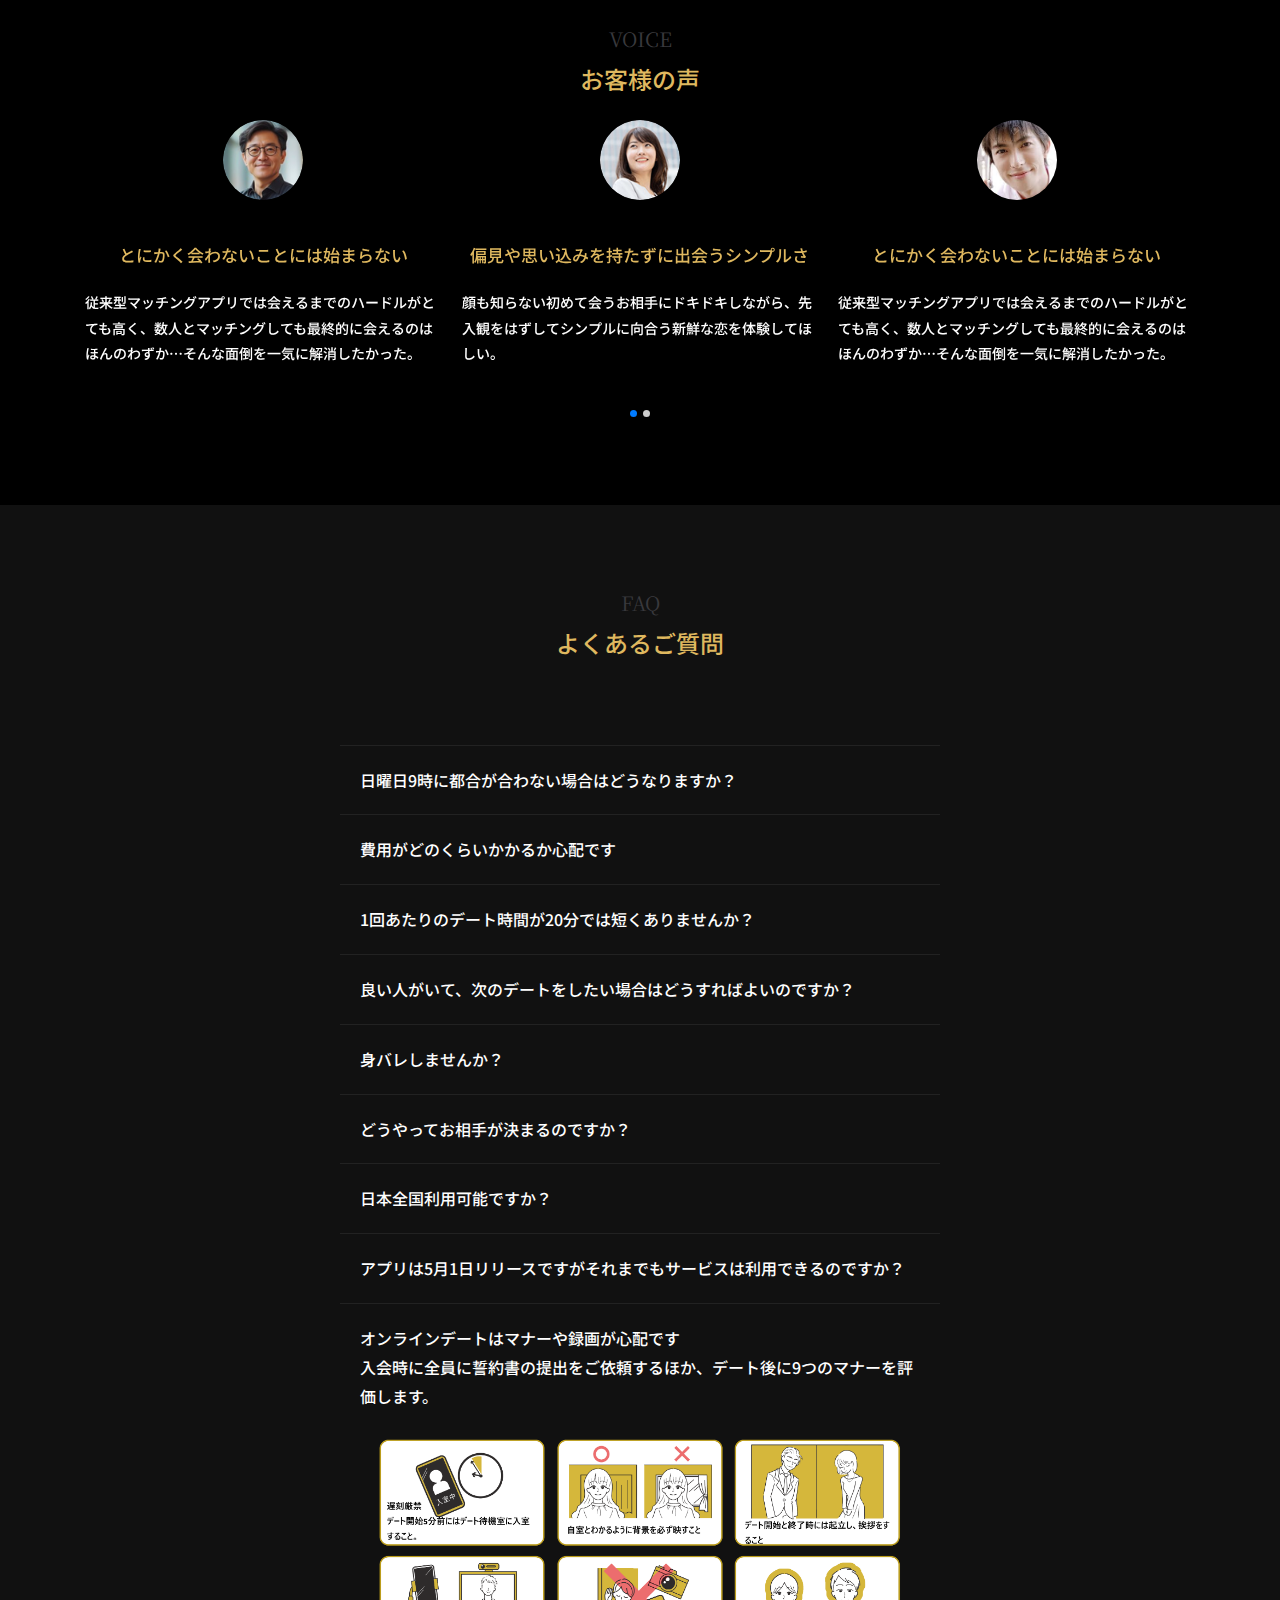
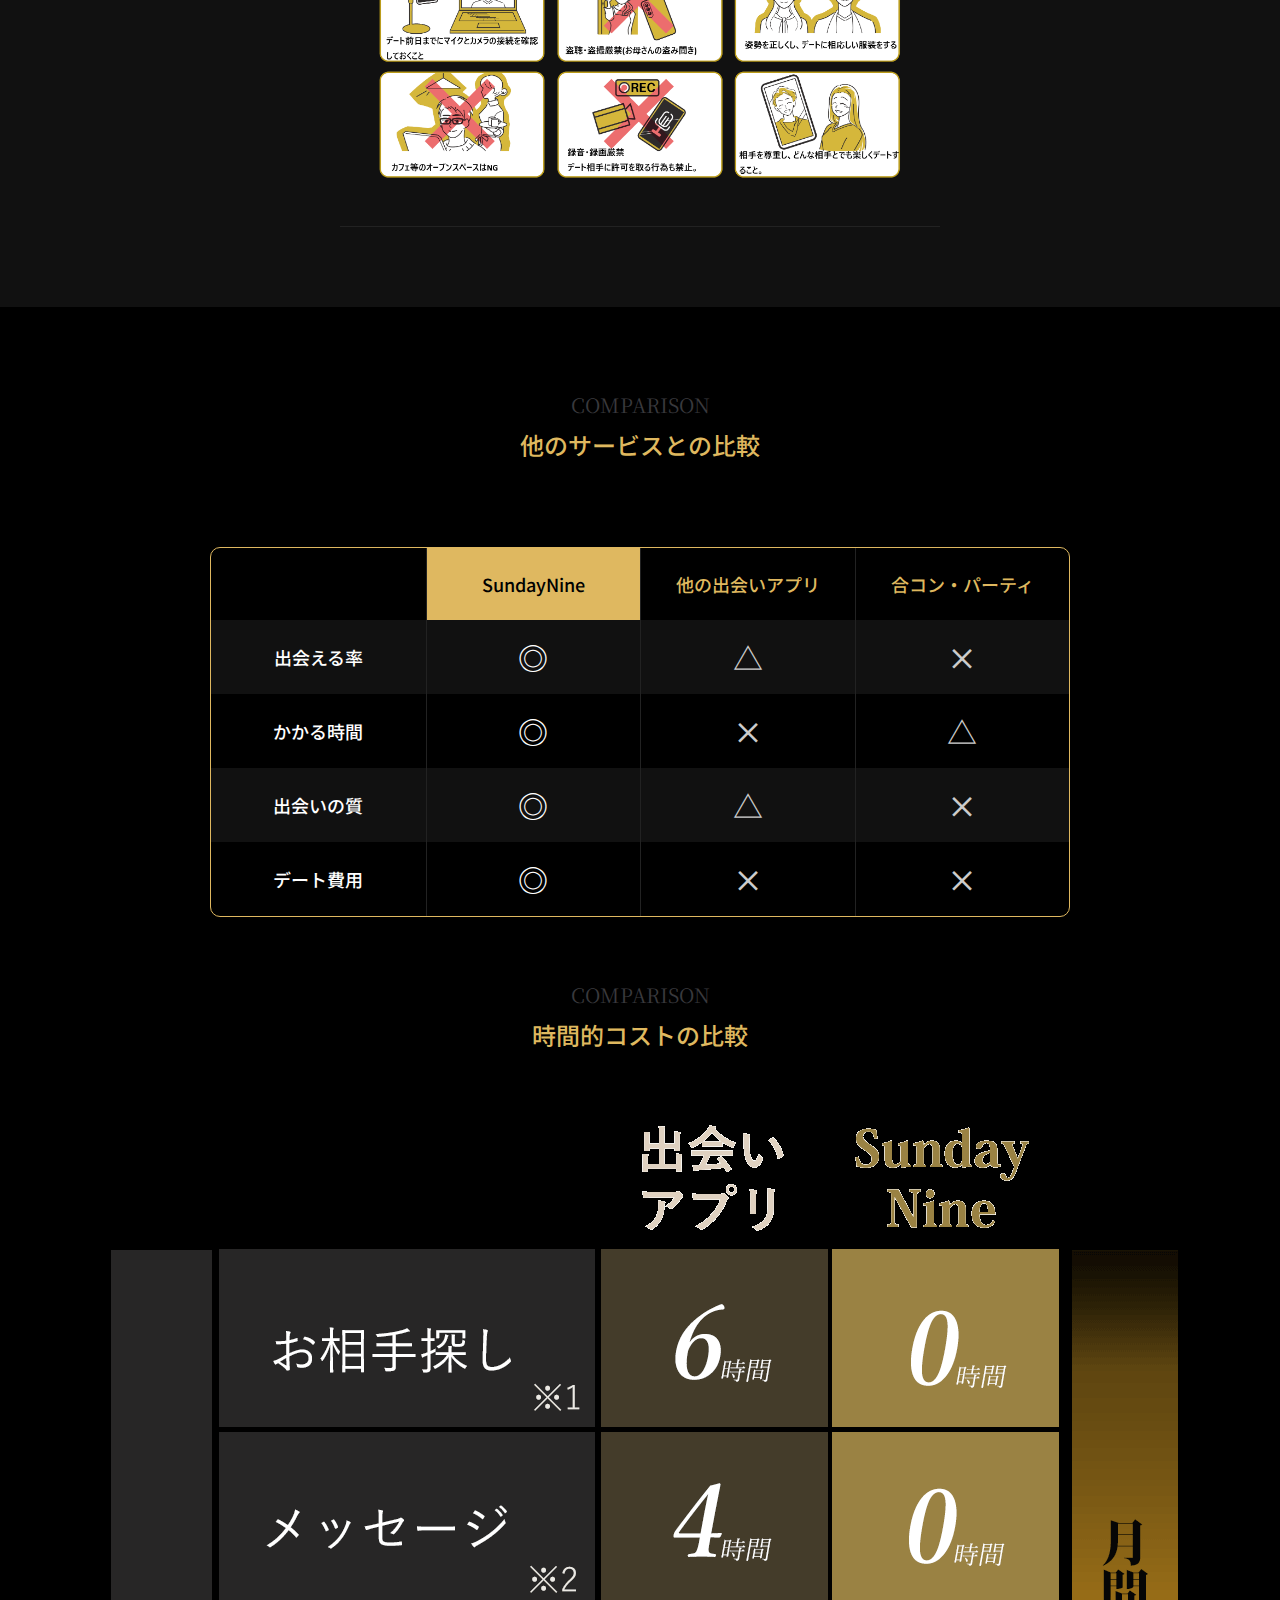
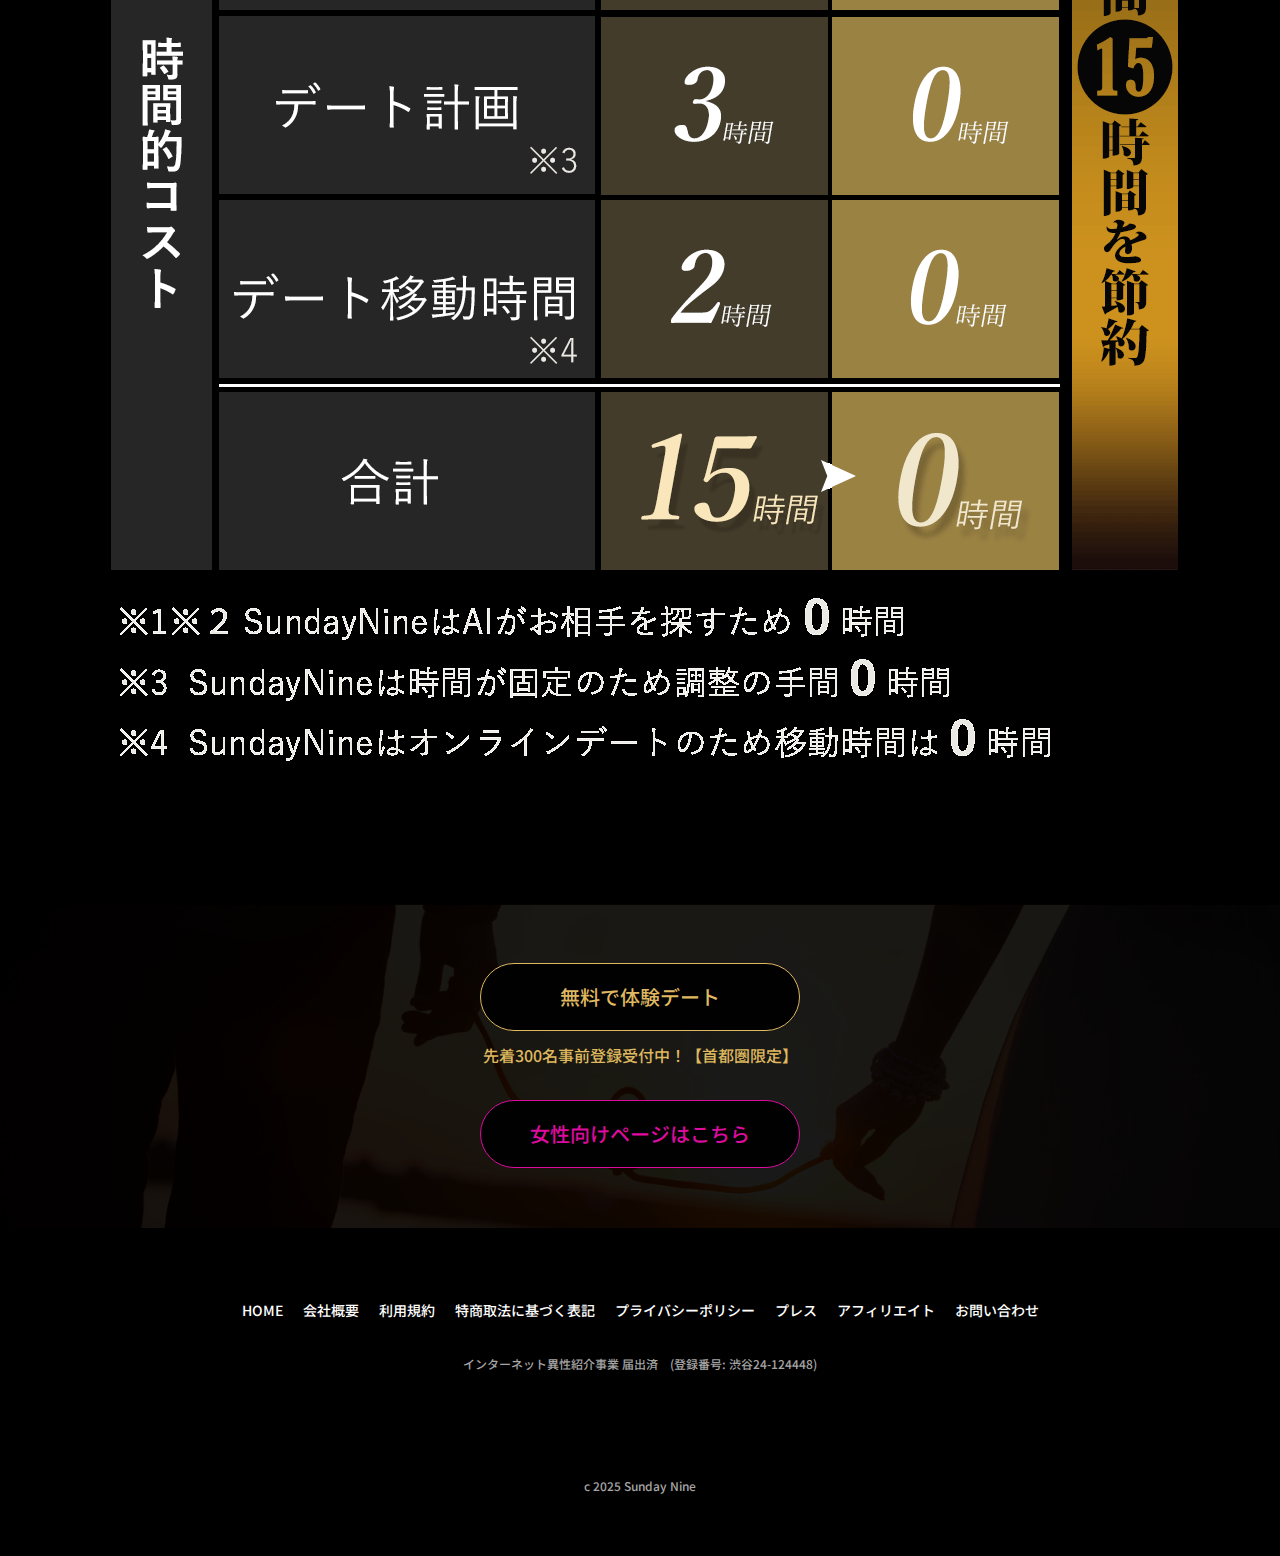
==== commit ba08a00c: "media_dek" ====
--- a/index.html
+++ b/index.html
@@ -337,7 +337,7 @@
             </div>
           </div>
         </div>
-        <h1><span class="ryumin"></span>メディアに紹介されました</h1>
+        <!-- <h1><span class="ryumin"></span>メディアに紹介されました</h1>
         <div class="site-section bg-left-half mb-5">
           <div class="container owl-2-style">
             <div class="owl-carousel owl-2">
@@ -358,7 +358,7 @@
               </div>
             </div>
           </div>
-        </div>
+        </div> -->
       </section>
       <!--▲voice-->
 
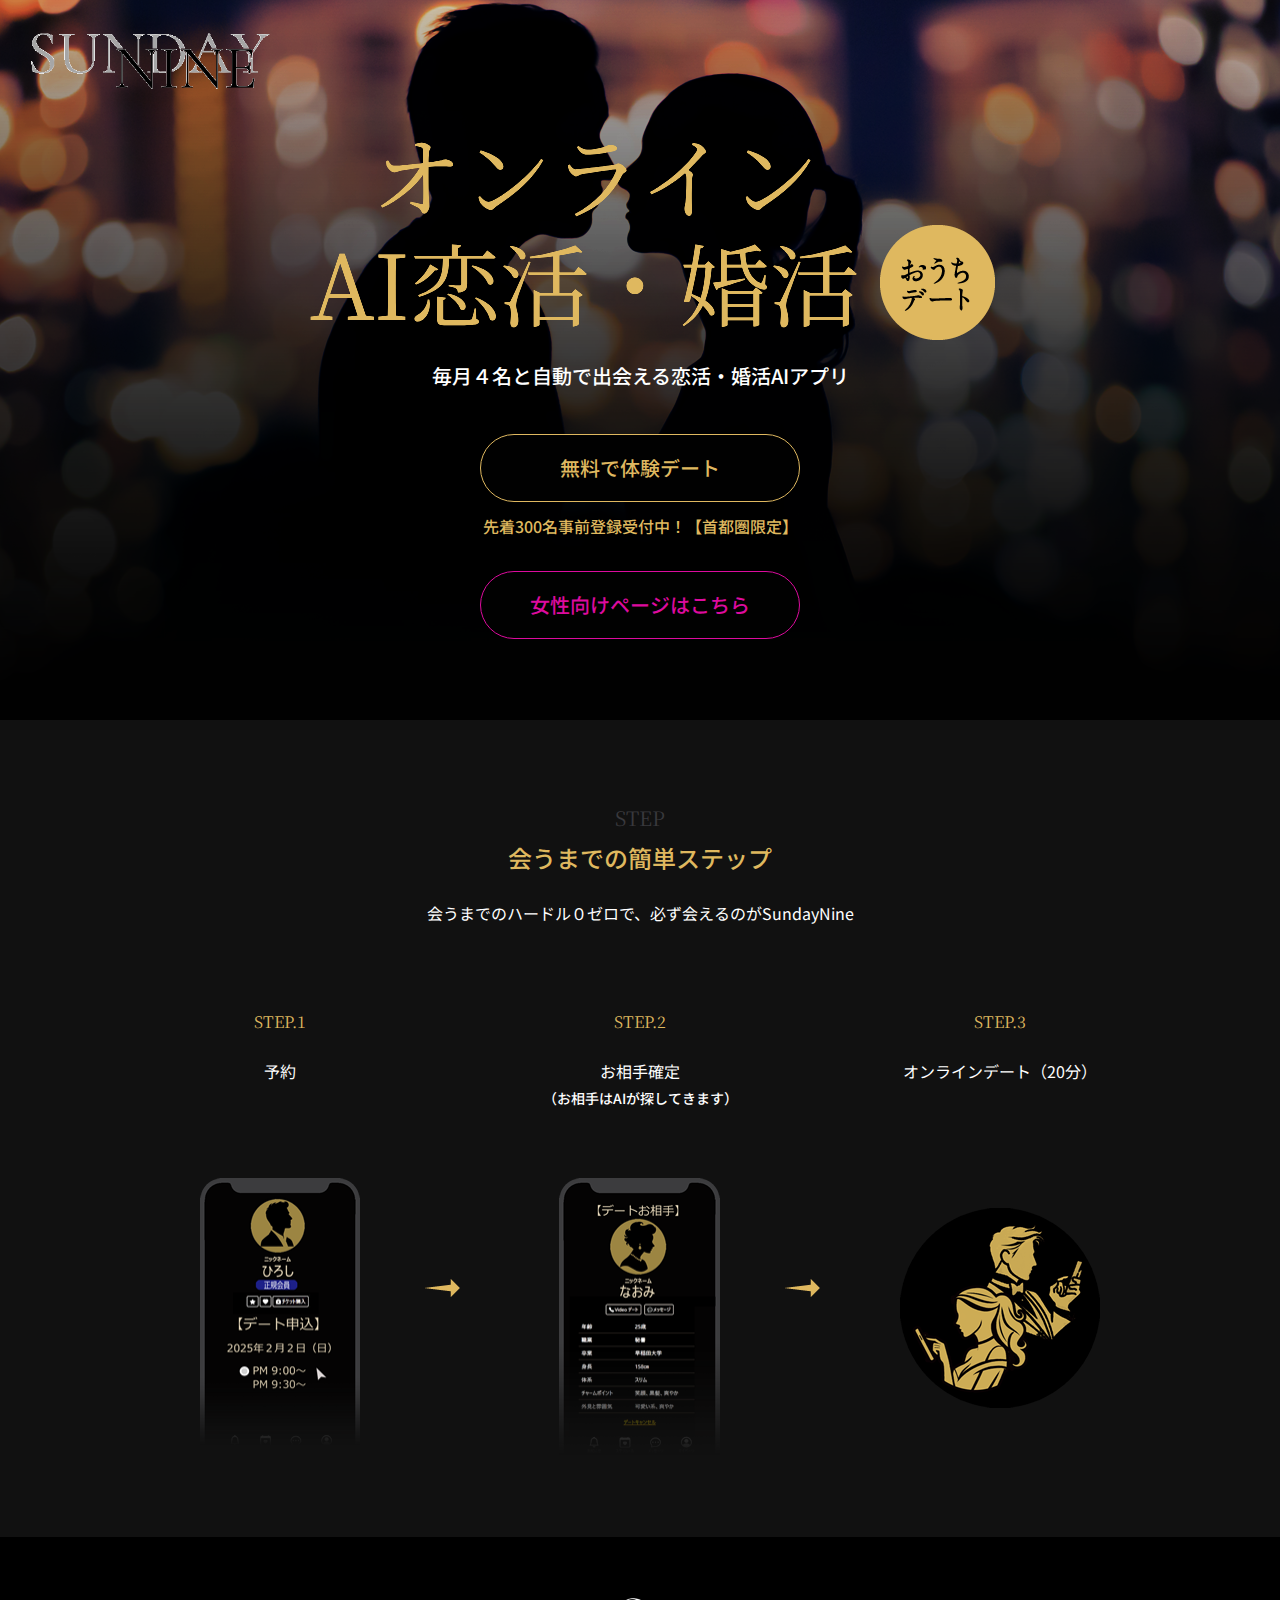
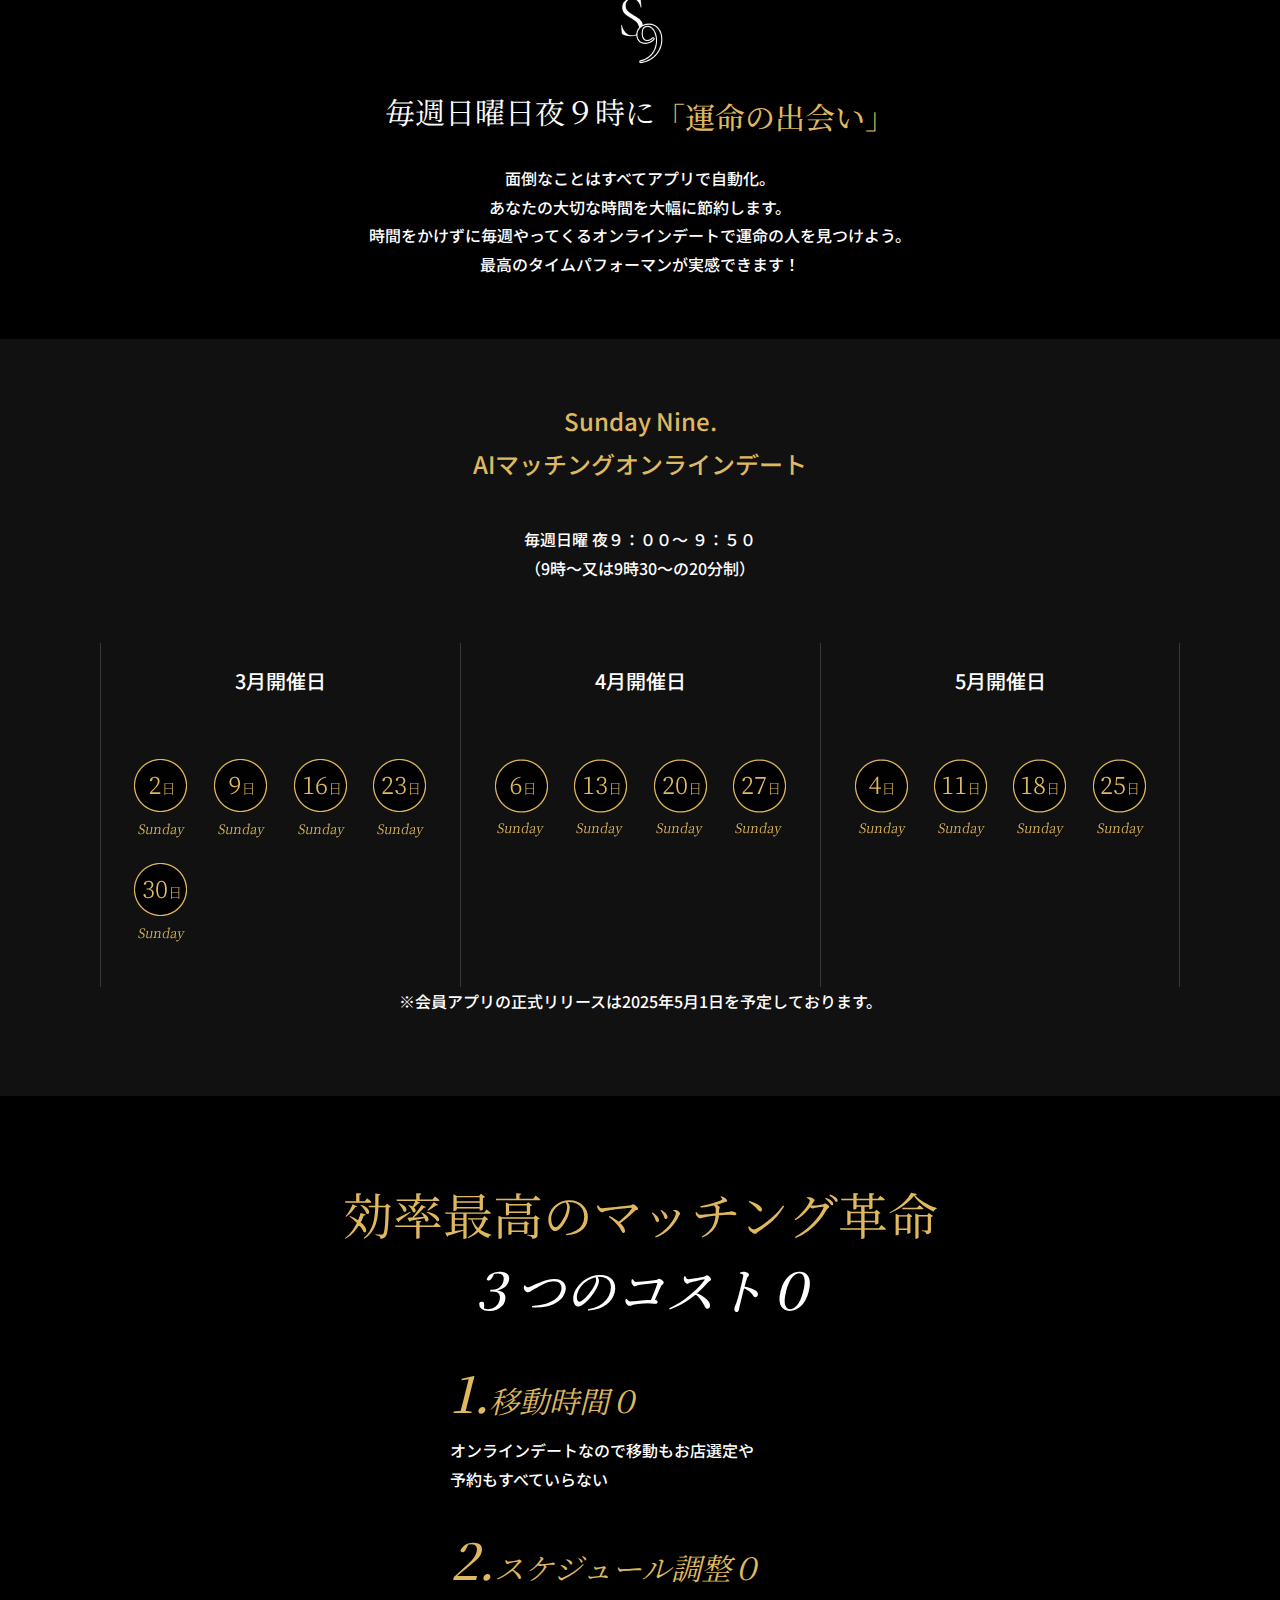
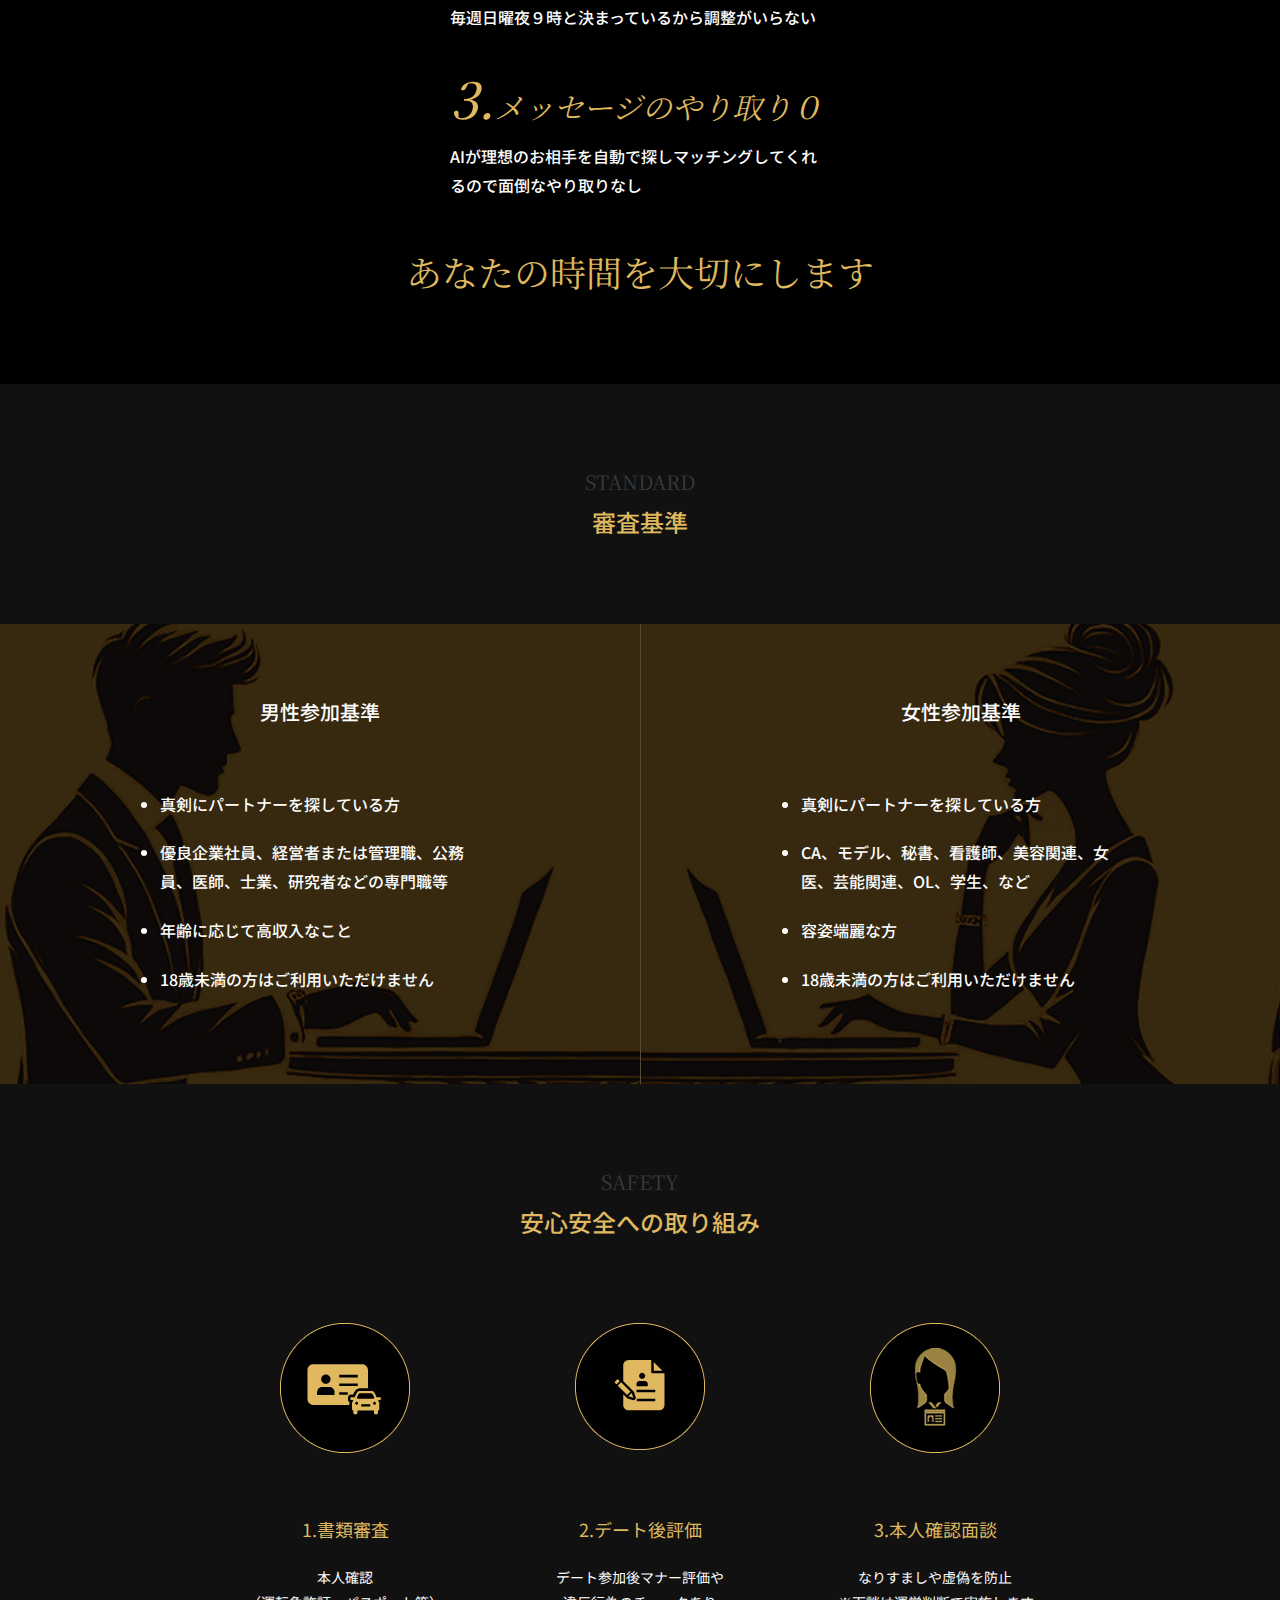
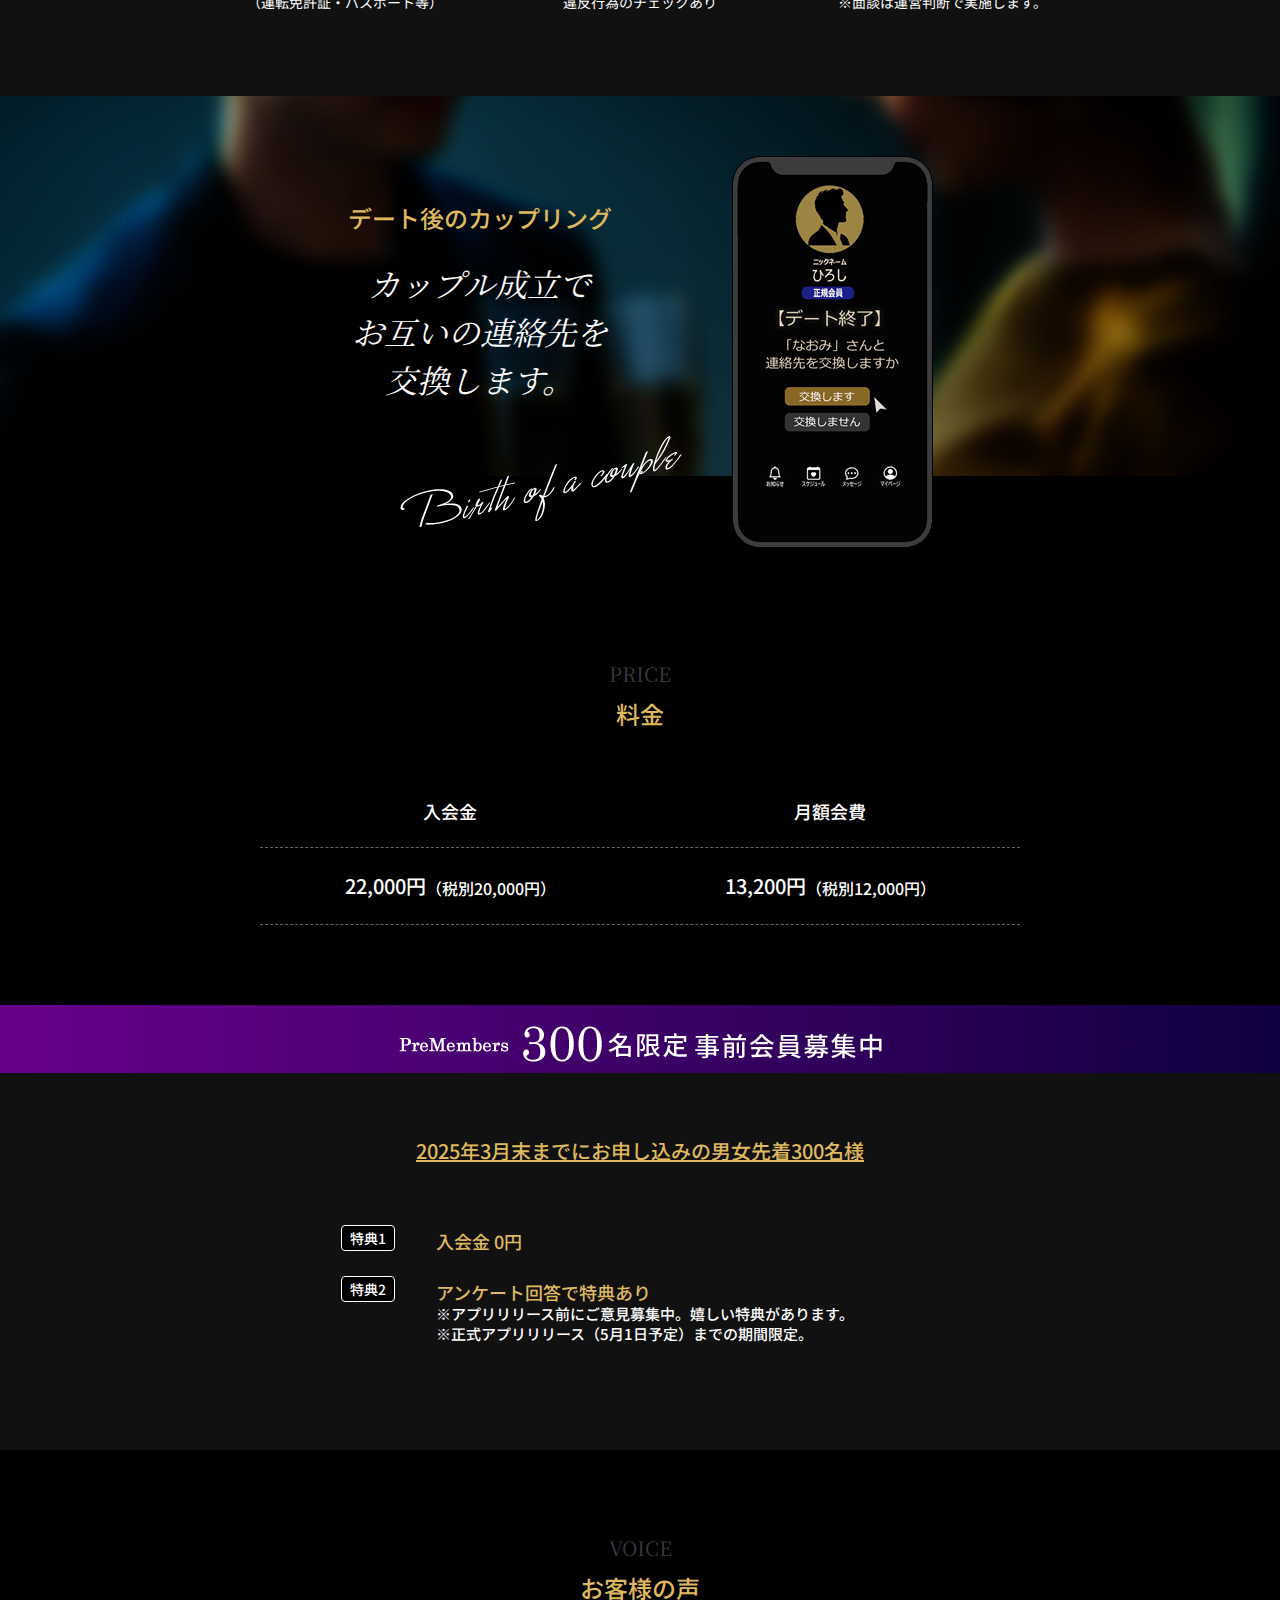
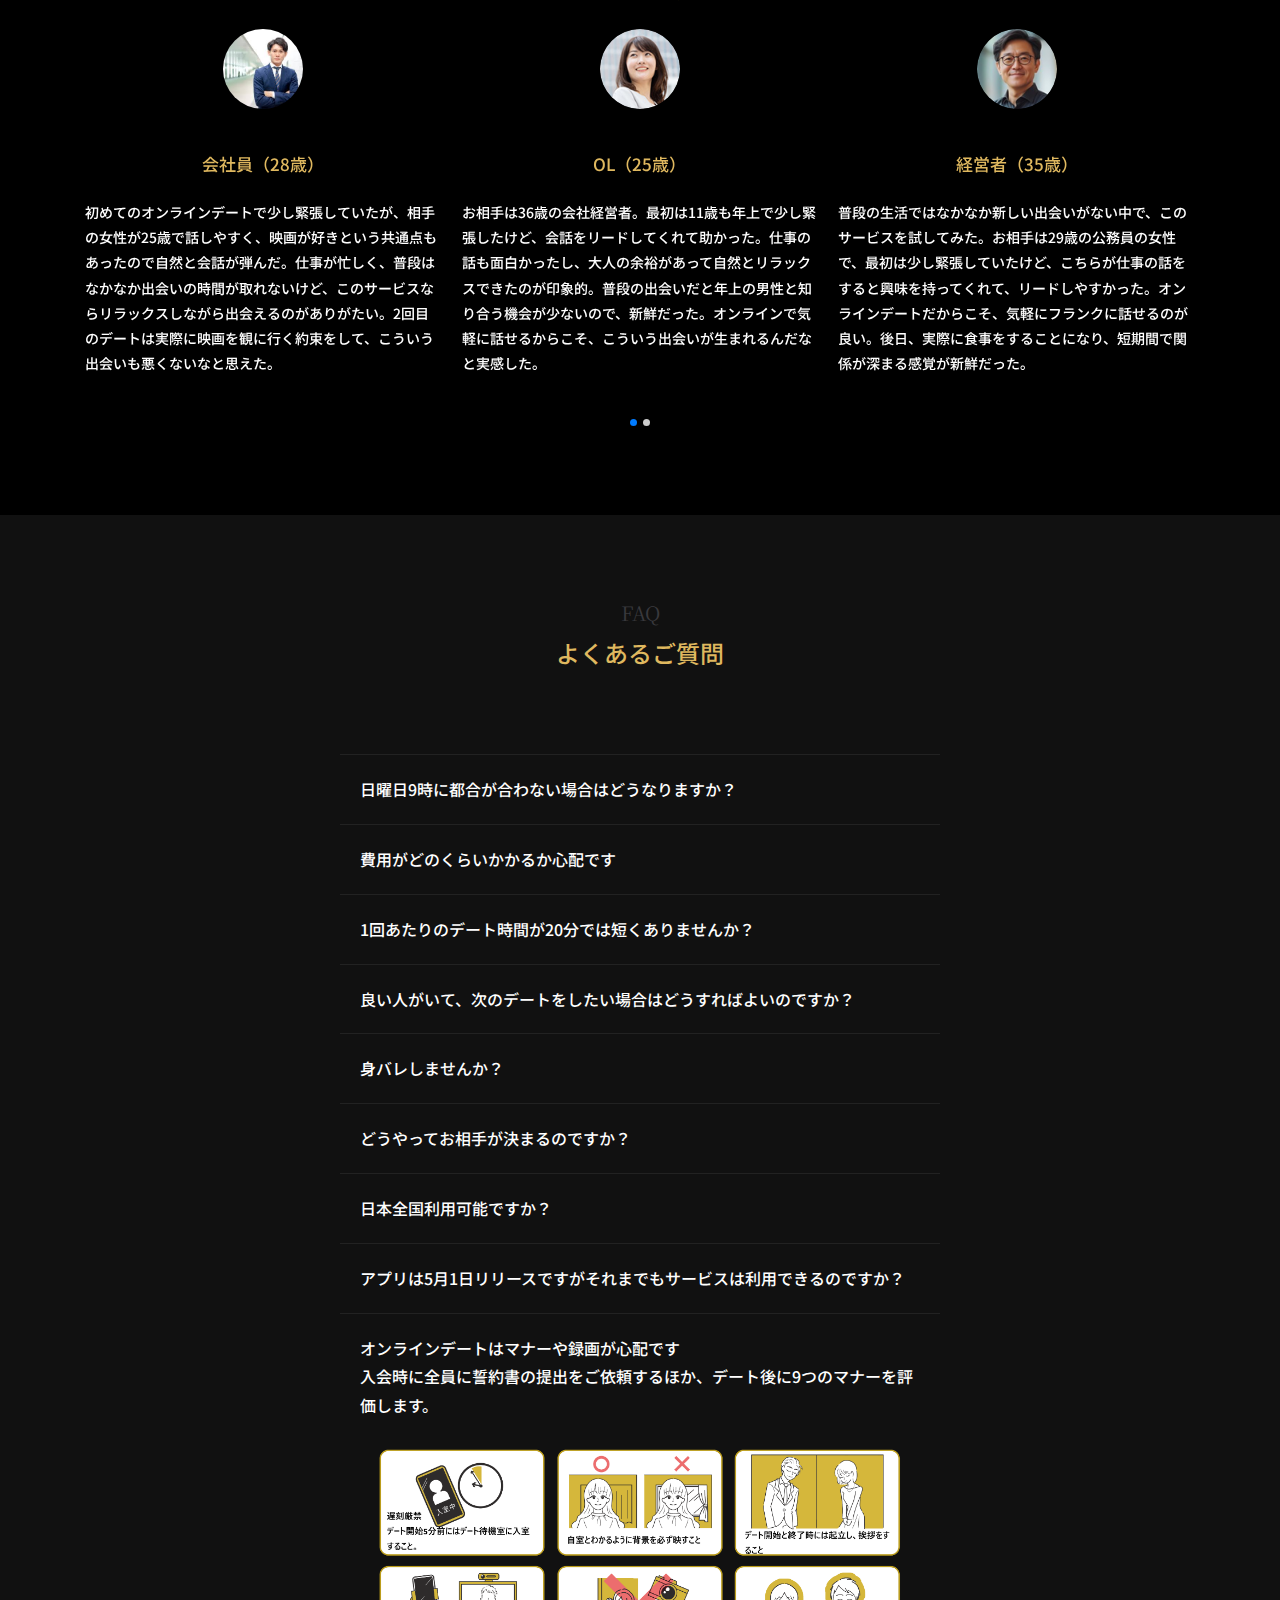
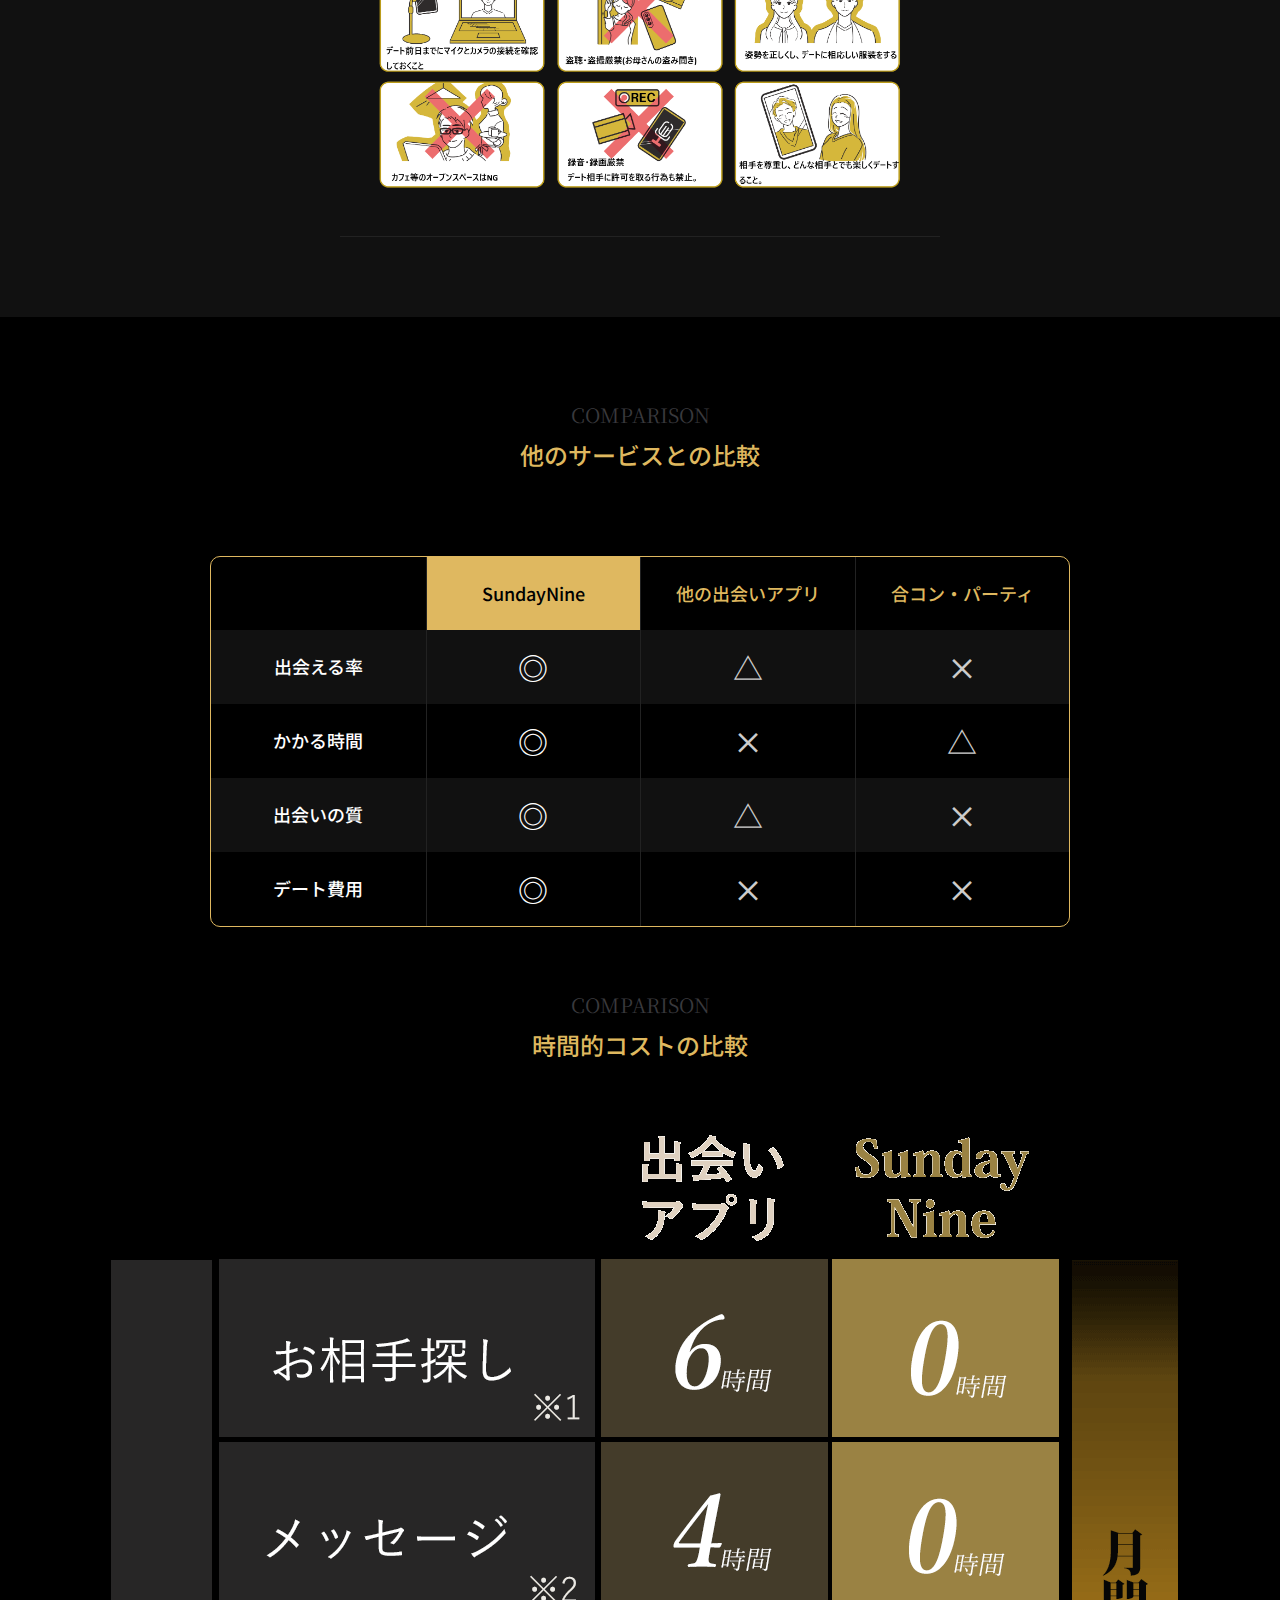
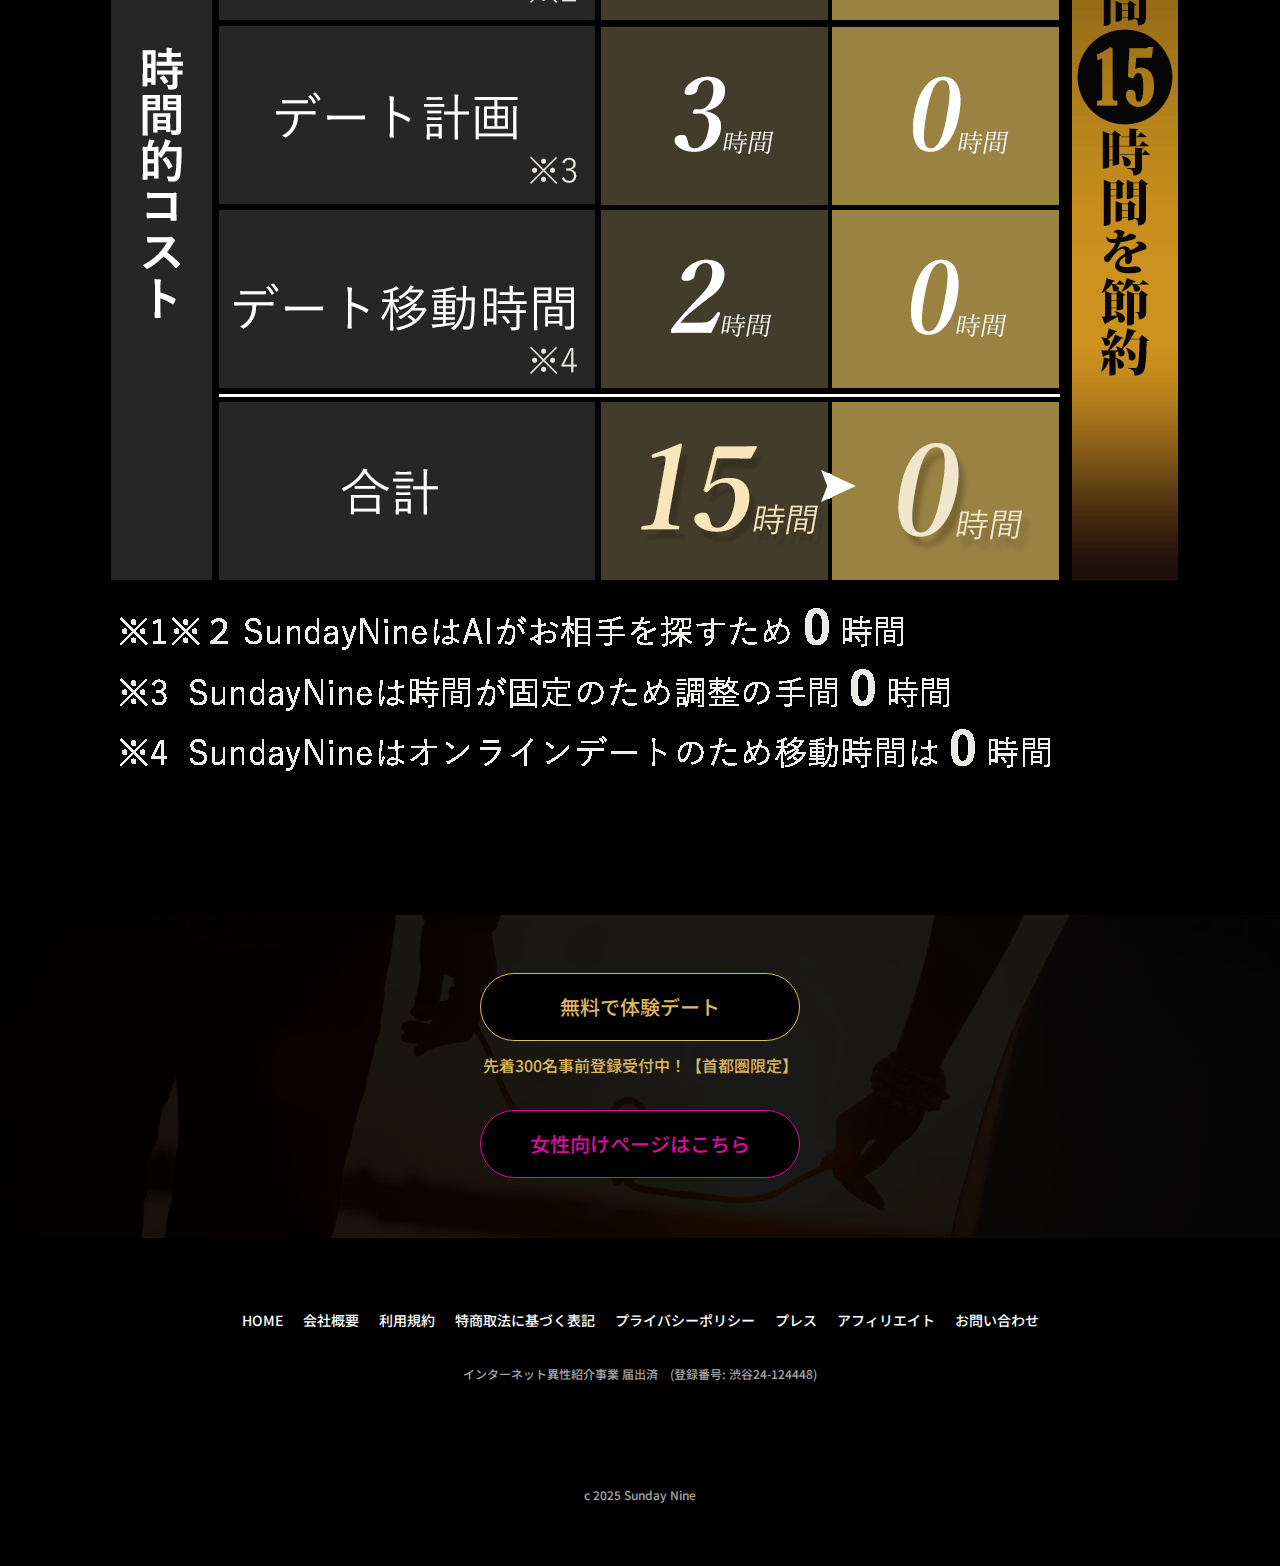
==== commit f1840dd7: "お客様の声" ====
--- a/index.html
+++ b/index.html
@@ -29,6 +29,20 @@
     <script src="js/bootstrap.min.js"></script>
     <script src="js/owl.carousel.min.js"></script>
     <script src="js/main.js"></script>
+
+<script>
+if (!window.afblpcvLpConf) {
+  window.afblpcvLpConf = [];
+}
+window.afblpcvLpConf.push({
+  siteId: "86ef7873"
+});
+window.afblpcvLinkConf = {
+  siteId: "86ef7873",
+  mode: "all"
+};
+</script>
+<script src="https://t.afi-b.com/jslib/lpcv.js?cid=86ef7873&pid=515819X" async="async"></script>
   </head>
   <body>
     <!--▽wrapper-->
@@ -89,6 +103,17 @@
       </section>
       <!--▲step-->
 
+      <!-- <section id="media">
+        <h1><span class="add_media"></span>メディアに紹介されました</h1>
+        <div class="site-section bg-left-half">
+          <div class="container">
+              <div>
+                <img src="image/add_media1.png" alt="Image" class="media_img" />
+              </div>
+          </div>
+        </div>
+      </section> -->
+
       <!--▽unmei-->
       <section id="unmei">
         <p><img src="image/logo.png" /></p>
@@ -272,7 +297,7 @@
       <section id="pre">
         <h1><img src="image/img_pre.png" /></h1>
         <div class="inner">
-          <h2>2025年2月末までにお申し込みの男女先着300名様</h2>
+          <h2>2025年3月末までにお申し込みの男女先着300名様</h2>
           <dl>
 
             <dt><span>特典1</span></dt>
@@ -281,11 +306,11 @@
             </dd>
 
             <dt><span>特典2</span></dt>
-            <dd><span class="first">毎月デートチケットを1枚贈呈</span><span class="second"> <br>※デートチケットを適用した日は2名とデート可能となります。<br>※正式アプリリリース（5月1日予定）までの期間限定。</span></dd>
-
-           <dt><span>特典3</span></dt>
+            <dd><span class="first">アンケート回答で特典あり</span><span class="second"> <br>※アプリリリース前にご意見募集中。嬉しい特典があります。<br>※正式アプリリリース（5月1日予定）までの期間限定。</span></dd>
+
+           <!-- <dt><span>特典3</span></dt>
             <dd><span class="first">BLACK KNIGHT(ブラックナイト)会員の称号を贈呈</span><span class="second"><br>※運営による特別な感謝の気持ちを持つ為に他の会員様と区別させていただきます。デートお相手には知られません。</span>
-              </dd> 
+              </dd>  -->
 
 
           </dl>
@@ -301,37 +326,44 @@
             <div class="owl-carousel owl-2">
               <div class="media-29101">
                 <img src="image/img_voice1.png" alt="Image" class="img-fluid" />
-                <h2>とにかく会わないことには始まらない</h2>
+                <h2>会社員（28歳）</h2>
                 <p>
-                  従来型マッチングアプリでは会えるまでのハードルがとても高く、数人とマッチングしても最終的に会えるのはほんのわずか…そんな面倒を一気に解消したかった。
+                  初めてのオンラインデートで少し緊張していたが、相手の女性が25歳で話しやすく、映画が好きという共通点もあったので自然と会話が弾んだ。仕事が忙しく、普段はなかなか出会いの時間が取れないけど、このサービスならリラックスしながら出会えるのがありがたい。2回目のデートは実際に映画を観に行く約束をして、こういう出会いも悪くないなと思えた。
                 </p>
               </div>
               <div class="media-29101">
                 <img src="image/img_voice2.png" alt="Image" class="img-fluid" />
-                <h2>偏見や思い込みを持たずに出会うシンプルさ</h2>
+                <h2>OL（25歳）</h2>
                 <p>
-                  顔も知らない初めて会うお相手にドキドキしながら、先入観をはずしてシンプルに向合う新鮮な恋を体験してほしい。
+                  お相手は36歳の会社経営者。最初は11歳も年上で少し緊張したけど、会話をリードしてくれて助かった。仕事の話も面白かったし、大人の余裕があって自然とリラックスできたのが印象的。普段の出会いだと年上の男性と知り合う機会が少ないので、新鮮だった。オンラインで気軽に話せるからこそ、こういう出会いが生まれるんだなと実感した。
                 </p>
               </div>
               <div class="media-29101">
                 <img src="image/img_voice3.png" alt="Image" class="img-fluid" />
-                <h2>とにかく会わないことには始まらない</h2>
+                <h2>経営者（35歳）</h2>
                 <p>
-                  従来型マッチングアプリでは会えるまでのハードルがとても高く、数人とマッチングしても最終的に会えるのはほんのわずか…そんな面倒を一気に解消したかった。
+                  普段の生活ではなかなか新しい出会いがない中で、このサービスを試してみた。お相手は29歳の公務員の女性で、最初は少し緊張していたけど、こちらが仕事の話をすると興味を持ってくれて、リードしやすかった。オンラインデートだからこそ、気軽にフランクに話せるのが良い。後日、実際に食事をすることになり、短期間で関係が深まる感覚が新鮮だった。
                 </p>
               </div>
               <div class="media-29101">
                 <img src="image/img_voice4.png" alt="Image" class="img-fluid" />
-                <h2>偏見や思い込みを持たずに出会うシンプルさ</h2>
+                <h2>学生（22歳）</h2>
                 <p>
-                  顔も知らない初めて会うお相手にドキドキしながら、先入観をはずしてシンプルに向合う新鮮な恋を体験してほしい。
+                  38歳の男性とオンラインデート。最初は「年が離れすぎてるかな？」と不安だったけど、すごく話しやすくて、気づいたら1時間以上経っていた。仕事の話や人生経験を聞くのが楽しくて、普段の同世代の友達とは違う刺激があった。実際に会うと緊張してしまうけど、画面越しだからこそ素直に会話できたのが良かった。
                 </p>
               </div>
               <div class="media-29101">
                 <img src="image/img_voice5.png" alt="Image" class="img-fluid" />
-                <h2>とにかく会わないことには始まらない</h2>
+                <h2>公務員（32歳）</h2>
                 <p>
-                  従来型マッチングアプリでは会えるまでのハードルがとても高く、数人とマッチングしても最終的に会えるのはほんのわずか…そんな面倒を一気に解消したかった。
+                  今回デートした相手は23歳の大学院生。年齢が9歳離れていたので話が合うか心配だったが、相手が海外旅行好きだったこともあり、意外と共通の話題が多く盛り上がった。普段の職場では出会えないようなタイプの人と話せるのが、このサービスの面白いところ。仕事の後に家で気軽にデートできるので、忙しい自分にもぴったりだった。
+                </p>
+              </div>
+              <div class="media-29101">
+                <img src="image/img_voice6.png" alt="Image" class="img-fluid" />
+                <h2>看護師（27歳）</h2>
+                <p>
+                  仕事が忙しく、なかなか出会いの場に行けない私にとって、オンラインデートはすごく便利だった。今回のお相手は34歳の公務員の方で、年齢もちょうどよく、落ち着いた雰囲気が心地よかった。お互いに夜勤の話で盛り上がり、「夜勤明けのご褒美グルメ」の話をしていたら、次は一緒に美味しいものを食べに行こうと約束。忙しい中でもこんな風に自然な出会いができるのが嬉しい。
                 </p>
               </div>
             </div>
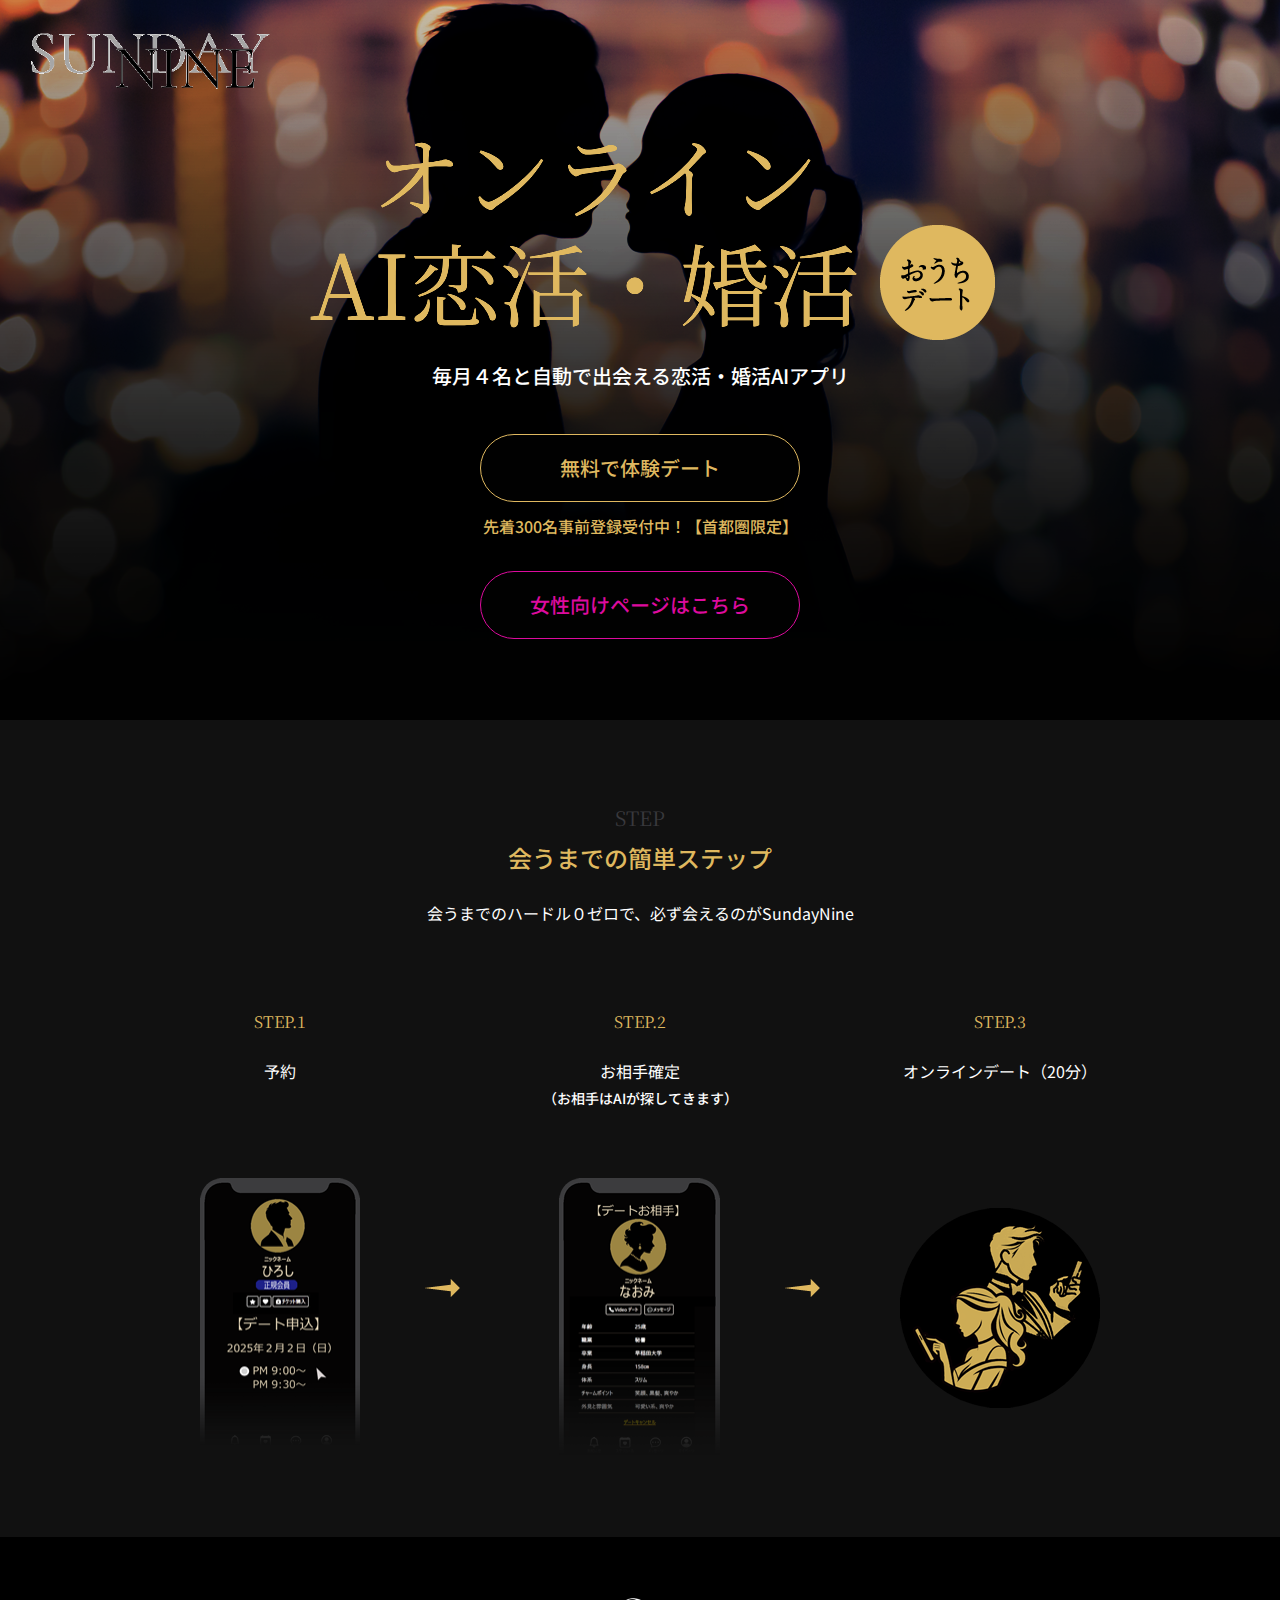
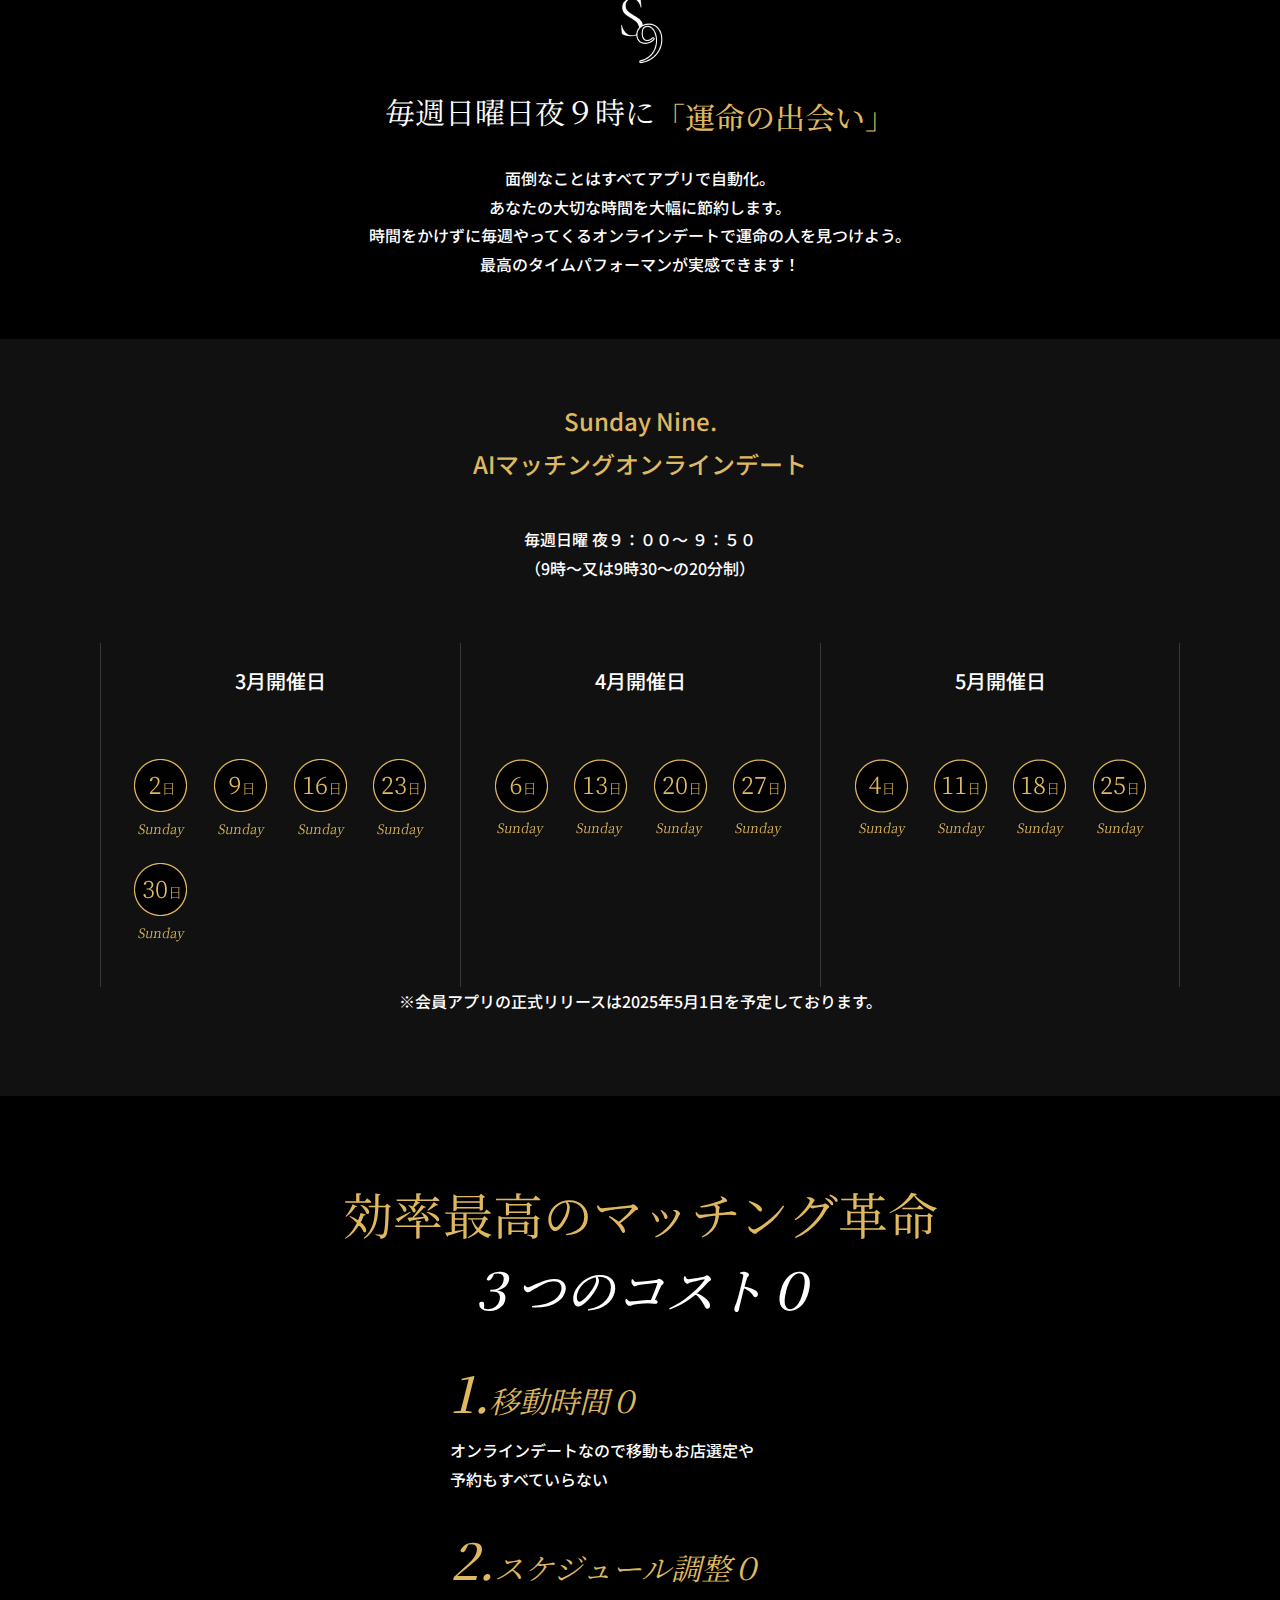
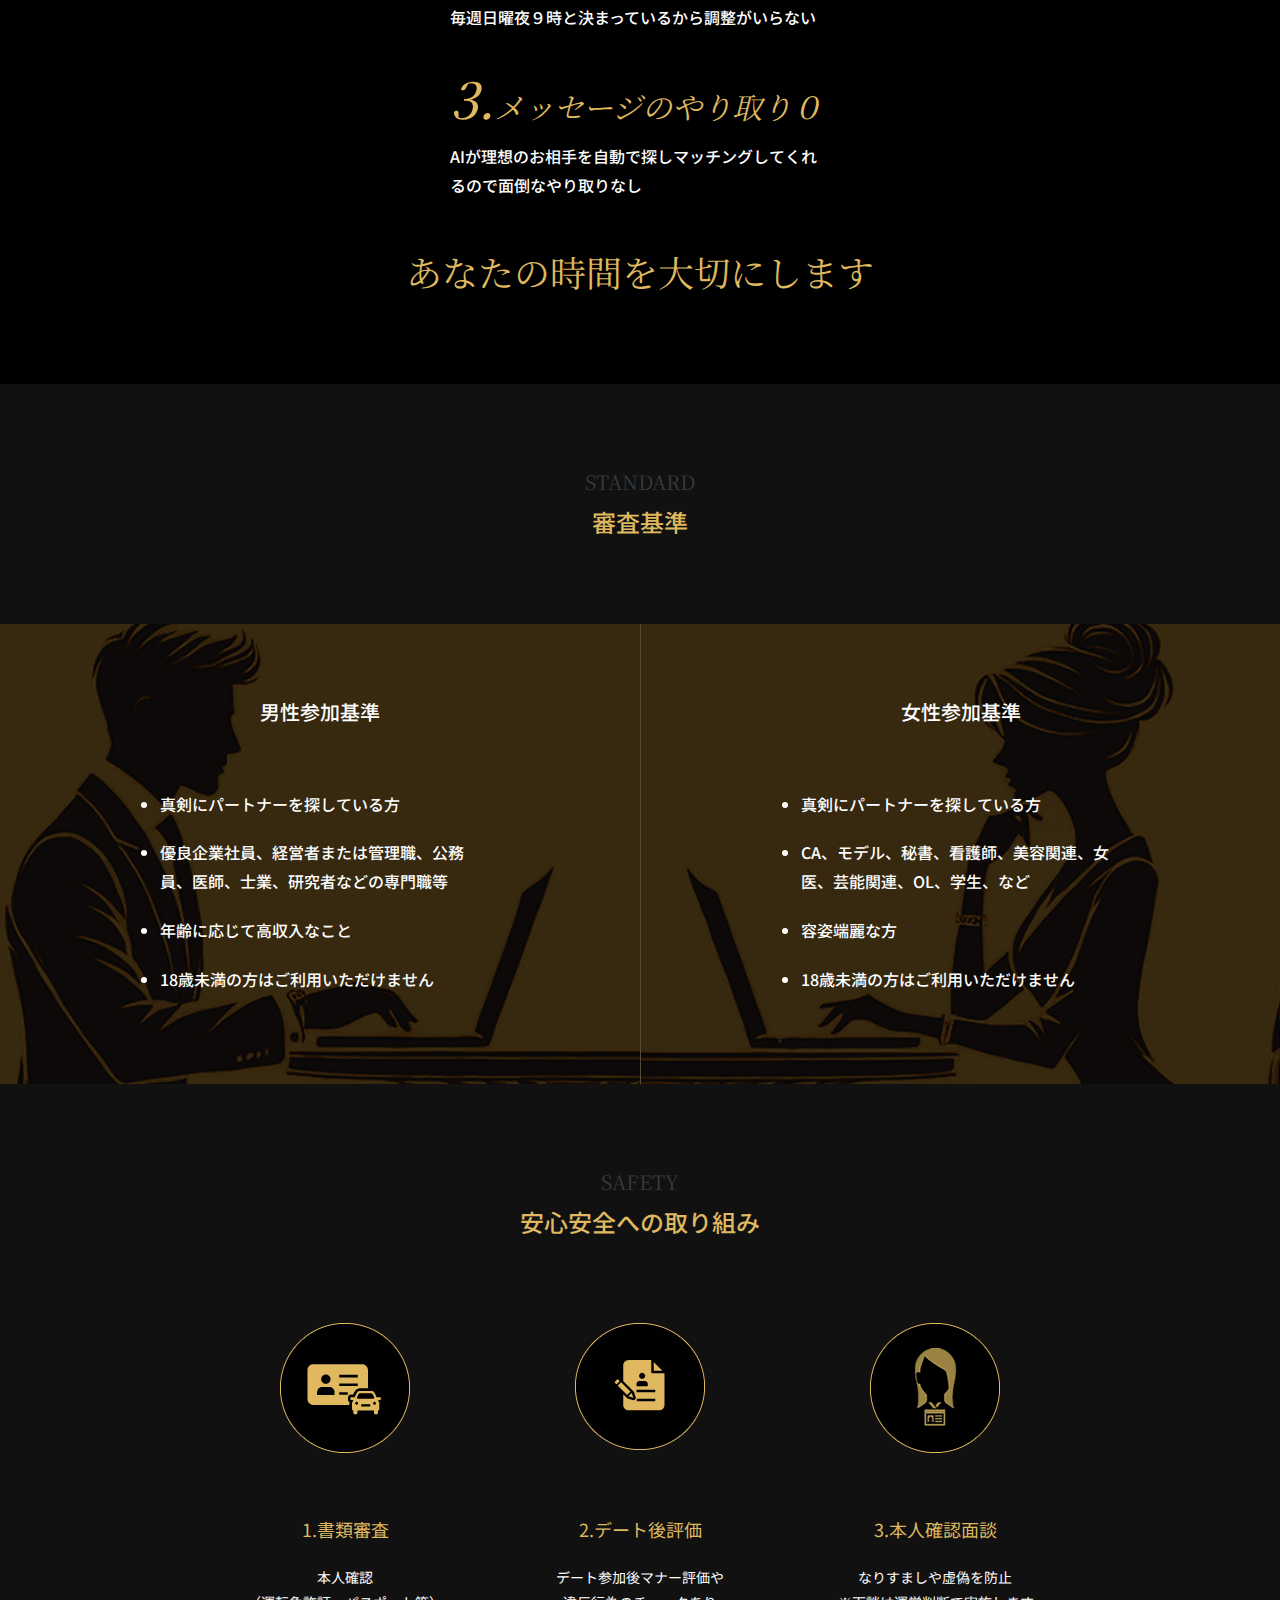
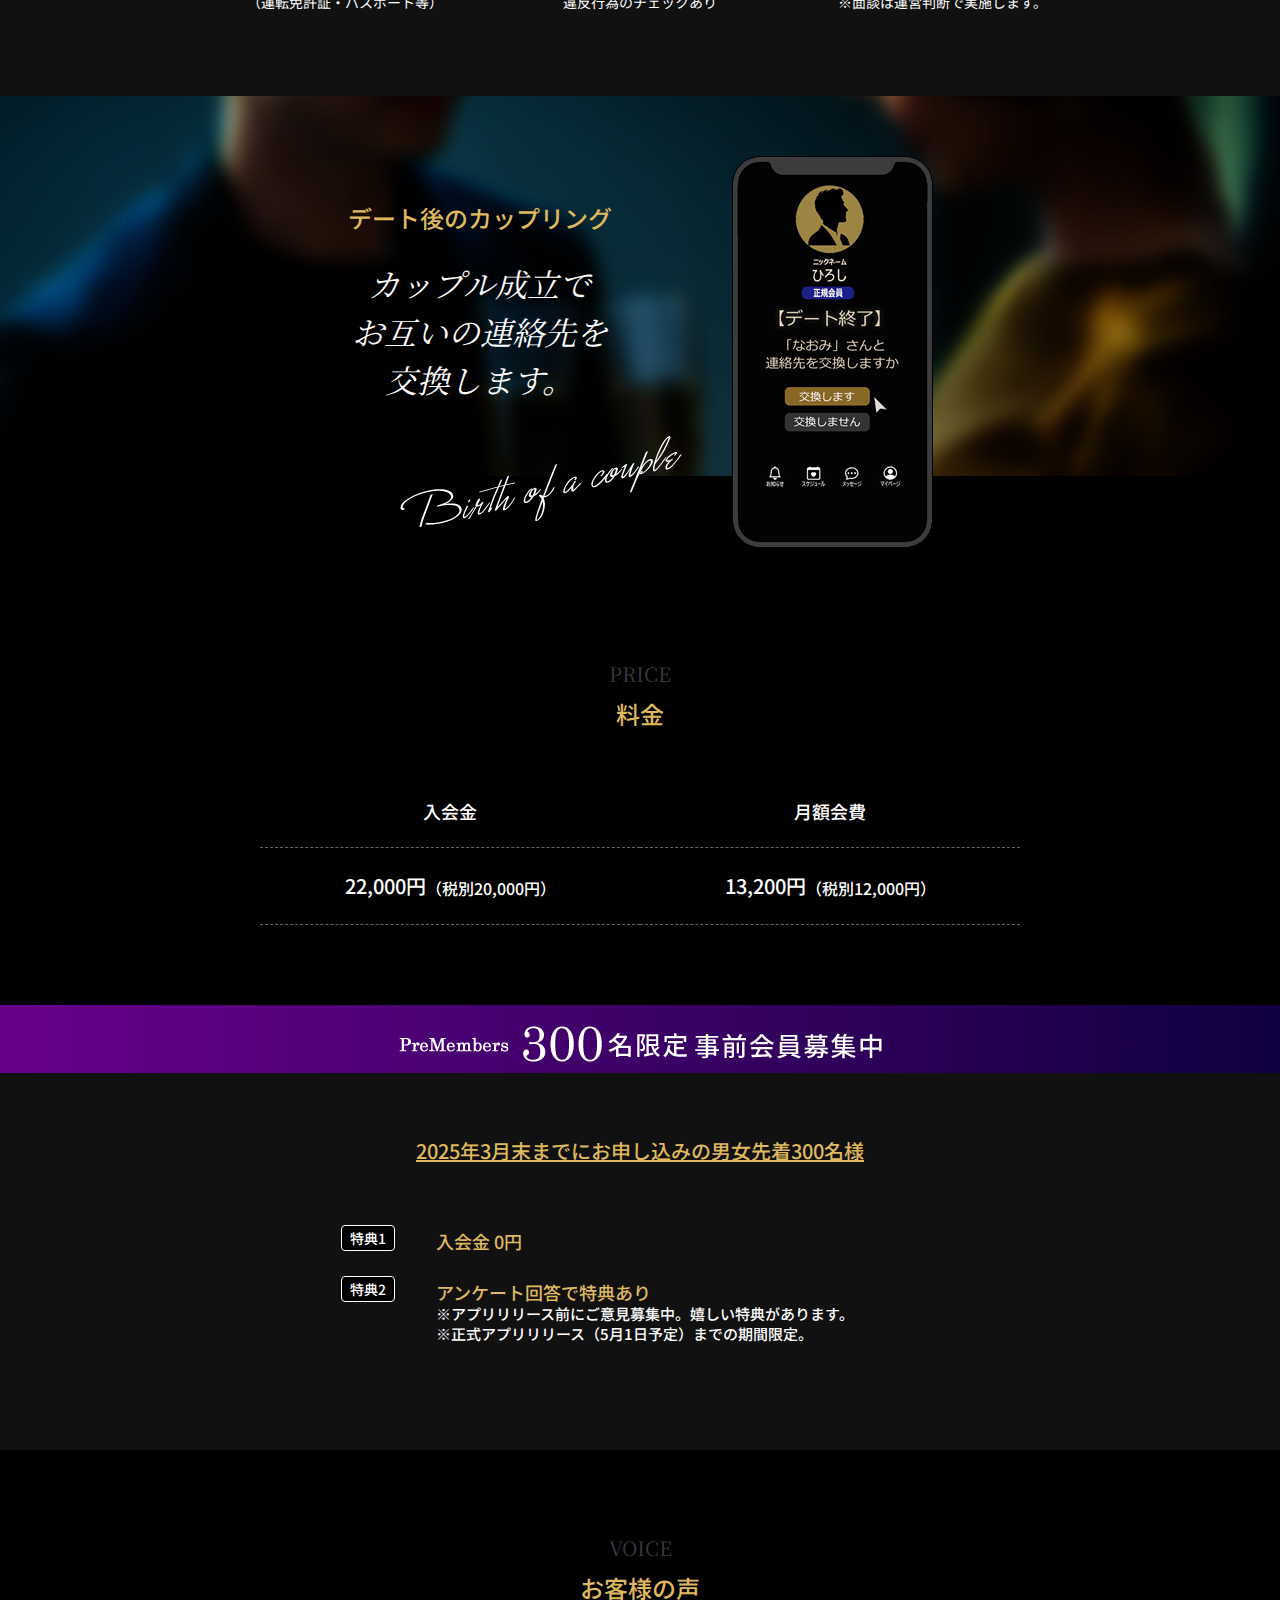
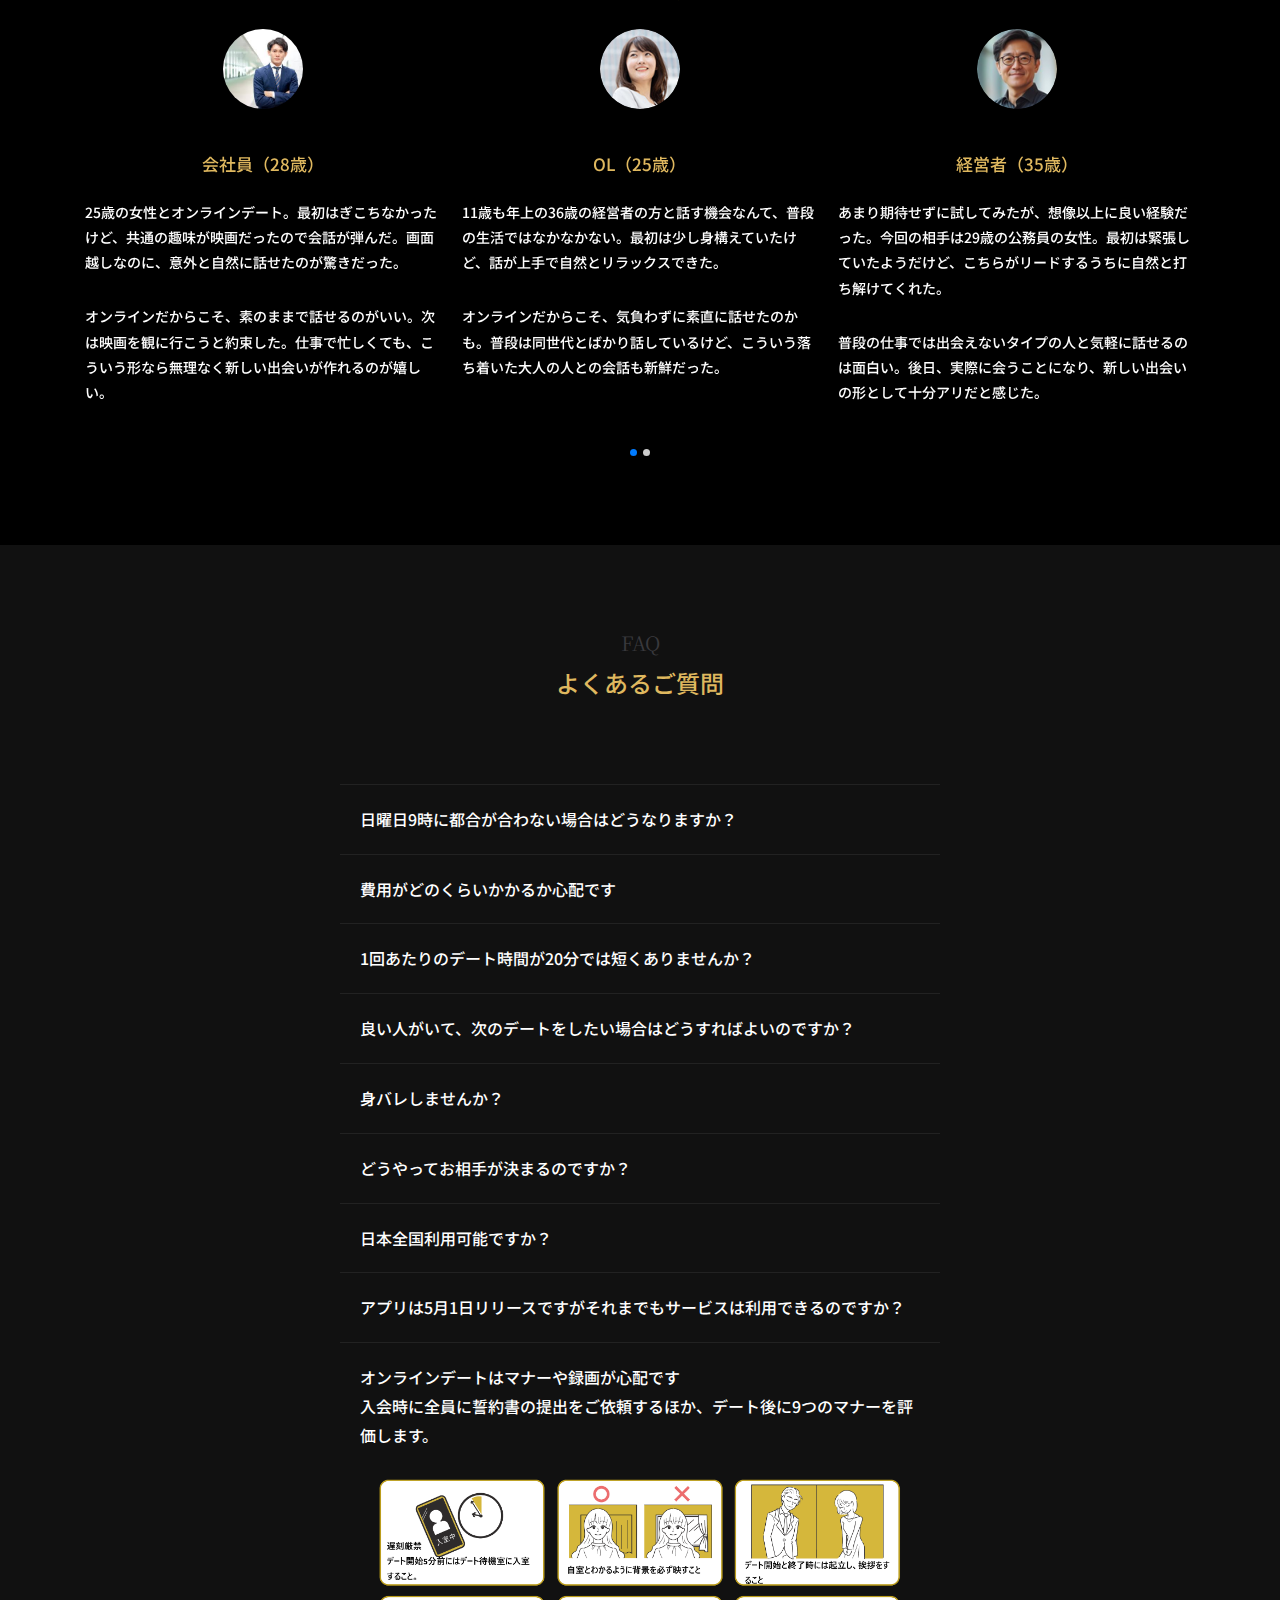
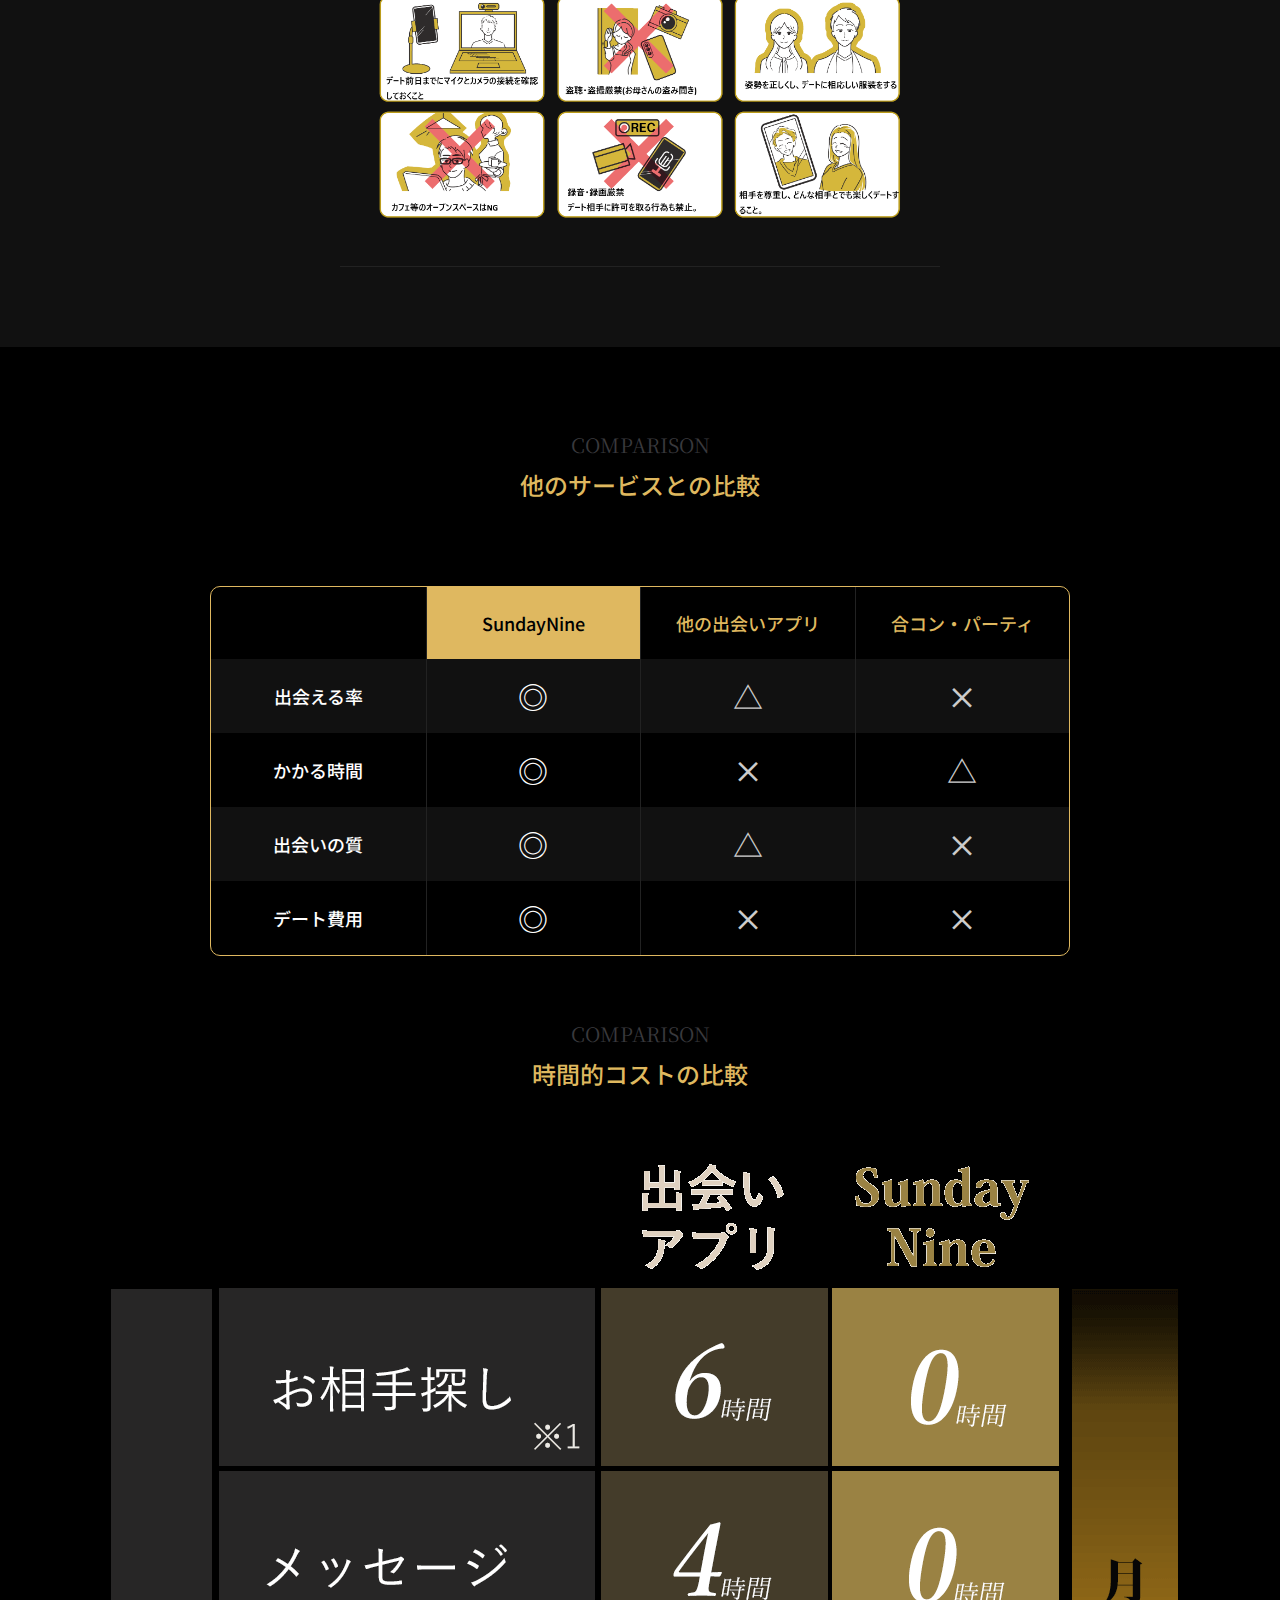
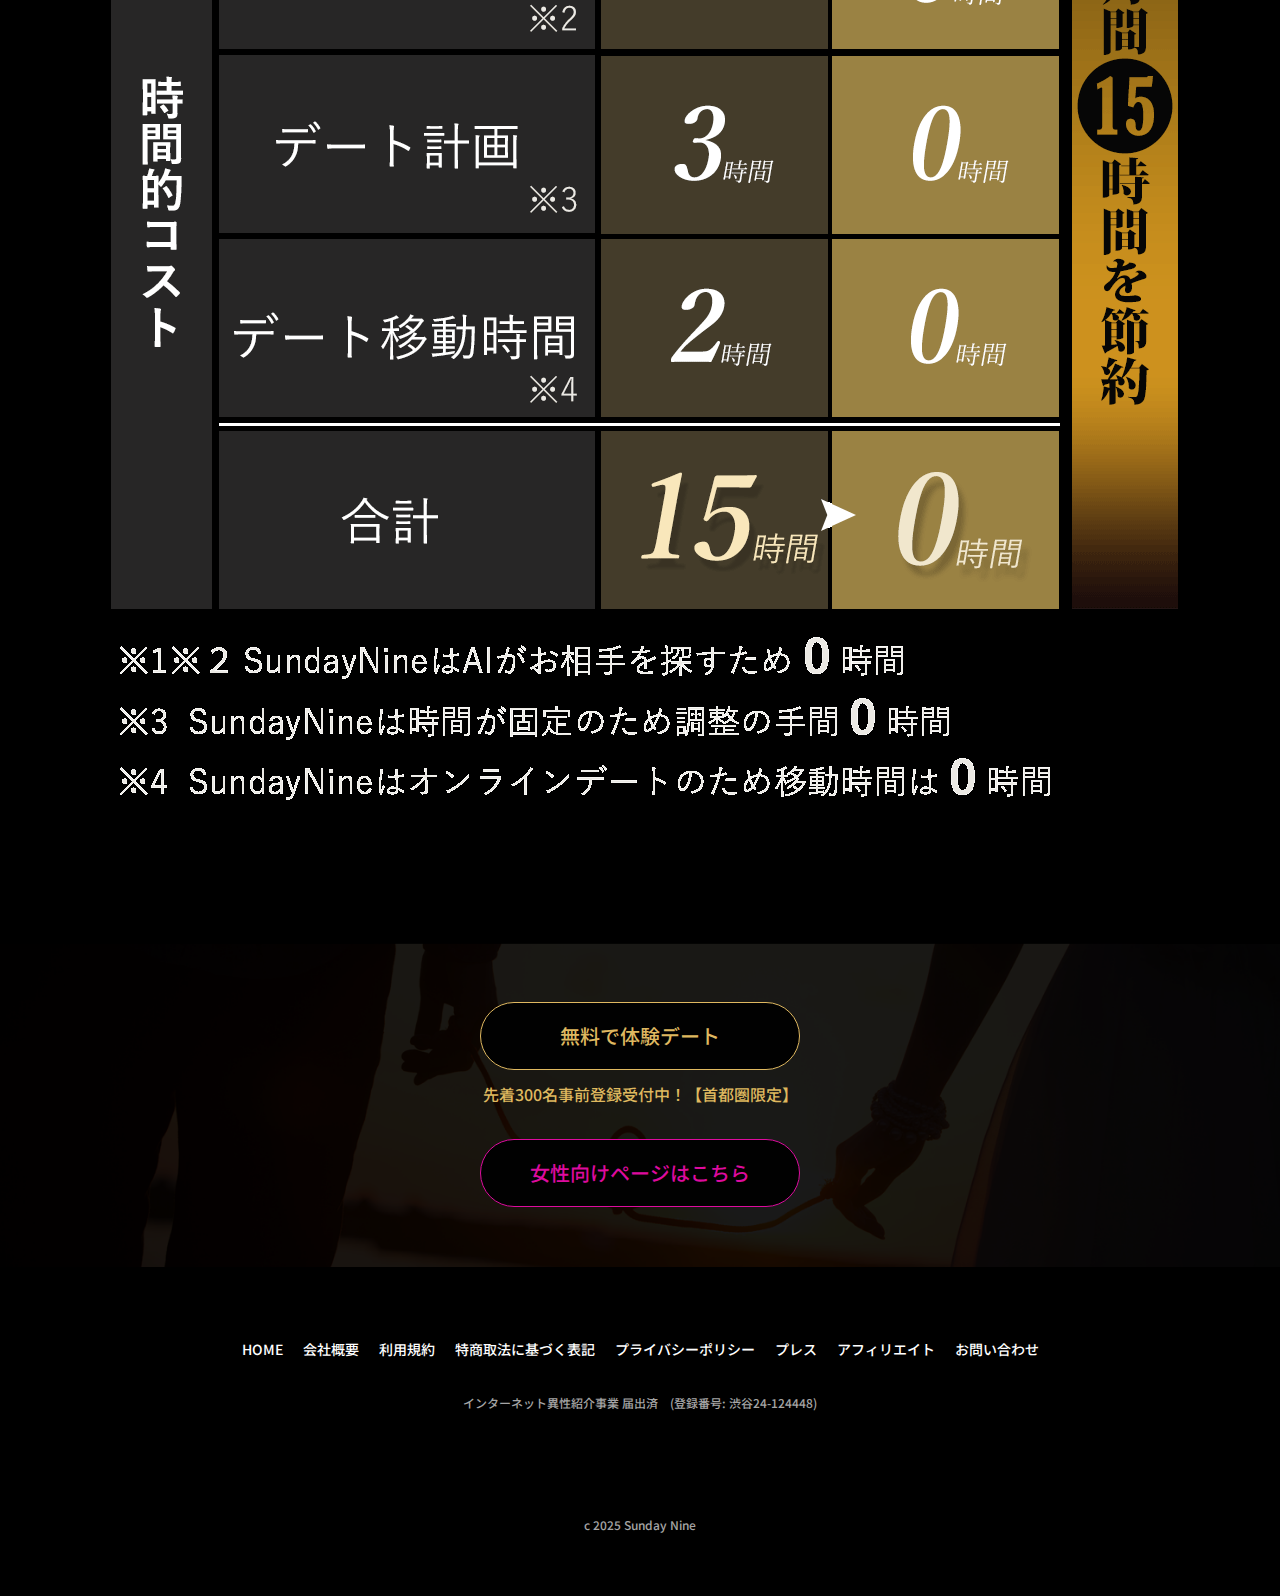
==== commit 23f5b93b: "お客様の声" ====
--- a/index.html
+++ b/index.html
@@ -1,109 +1,99 @@
 ﻿<!DOCTYPE html>
 <html>
-  <head>
-    <meta charset="UTF-8" />
-    <title>オンラインAI恋活・婚活 Sunday Nine</title>
-    <meta name="description" content="おうちデート、オンラインに特化した審査制マッチングアプリ男性版" />
-    <meta name="viewport" content="width=device-width, initial-scale=1" />
-    <meta name="format-detection" content="telephone=yes" />
-    <link rel="icon" href="favicon.ico" />
-    <link
-      rel="stylesheet"
-      type="text/css"
-      href="css/common.css?version=2"
-      media="screen, print"
-    />
-    <link rel="stylesheet" href="css/owl.carousel.min.css" />
-    <script
-      src="https://cdnjs.cloudflare.com/ajax/libs/jquery/2.2.4/jquery.min.js"
-      type="text/javascript"
-    ></script>
-    <script src="js/jquery.smoothScroll.js"></script>
-    <script src="js/acordion.js"></script>
-    <script src="js/common.js"></script>
-<script src="//statics.a8.net/a8sales/a8sales.js"></script>
-<script src="//statics.a8.net/a8sales/a8crossDomain.js"></script>
-<script src="//statics.a8.net/a8sales/a8shopForm.js"></script>
-    <script src="js/jquery-3.3.1.min.js"></script>
-    <script src="js/popper.min.js"></script>
-    <script src="js/bootstrap.min.js"></script>
-    <script src="js/owl.carousel.min.js"></script>
-    <script src="js/main.js"></script>
-
-<script>
-if (!window.afblpcvLpConf) {
-  window.afblpcvLpConf = [];
-}
-window.afblpcvLpConf.push({
-  siteId: "86ef7873"
-});
-window.afblpcvLinkConf = {
-  siteId: "86ef7873",
-  mode: "all"
-};
-</script>
-<script src="https://t.afi-b.com/jslib/lpcv.js?cid=86ef7873&pid=515819X" async="async"></script>
-  </head>
-  <body>
-    <!--▽wrapper-->
-    <div id="wrapper">
-      <!--▽main-->
-      <section id="main">
-        <p class="logo"><img src="image/logo_main.png" /></p>
-        <div class="detail">
-          <p class="icon"><img src="image/icon.png" /></p>
-          <h1><img src="image/title.png" /></h1>
-          <h2>毎月４名と自動で出会える恋活・婚活AIアプリ</h2>
-          <ul>
-            <li>
-              <a
-                href="https://ws.formzu.net/dist/S26624472/"
-                target="_blank"
-                class="boy"
-                >無料で体験デート</a
-              ><span>先着300名事前登録受付中！【首都圏限定】</span>
-            </li>
-            <li>
-              <a href="women.html" class="girl">女性向けページはこちら</a>
-            </li>
-          </ul>
-        </div>
-      </section>
-      <!--▲main-->
-
-      <!--▽step-->
-      <section id="step">
-        <h1><span class="ryumin">STEP</span>会うまでの簡単ステップ</h1>
-        <p class="copy">会うまでのハードル０ゼロで、必ず会えるのがSundayNine</p>
-        <div class="inner">
-          <dl>
-            <dt><img src="image/img_step1.png" /></dt>
-            <dd>
-              <h2 class="ryumin">STEP.1</h2>
-              <p>予約</p>
-            </dd>
-          </dl>
-
-          <dl>
-            <dt><img src="image/img_step2.png" /></dt>
-            <dd>
-              <h2 class="ryumin">STEP.2</h2>
-              <p>お相手確定<span>（お相手はAIが探してきます）</span></p>
-            </dd>
-          </dl>
-
-          <dl>
-            <dt><img src="image/img_step3.png" /></dt>
-            <dd>
-              <h2 class="ryumin">STEP.3</h2>
-              <p>オンラインデート（20分）</p>
-            </dd>
-          </dl>
-        </div>
-      </section>
-      <!--▲step-->
-
-      <!-- <section id="media">
+
+<head>
+  <meta charset="UTF-8" />
+  <title>オンラインAI恋活・婚活 Sunday Nine</title>
+  <meta name="description" content="おうちデート、オンラインに特化した審査制マッチングアプリ男性版" />
+  <meta name="viewport" content="width=device-width, initial-scale=1" />
+  <meta name="format-detection" content="telephone=yes" />
+  <link rel="icon" href="favicon.ico" />
+  <link rel="stylesheet" type="text/css" href="css/common.css?version=2" media="screen, print" />
+  <link rel="stylesheet" href="css/owl.carousel.min.css" />
+  <script src="https://cdnjs.cloudflare.com/ajax/libs/jquery/2.2.4/jquery.min.js" type="text/javascript"></script>
+  <script src="js/jquery.smoothScroll.js"></script>
+  <script src="js/acordion.js"></script>
+  <script src="js/common.js"></script>
+  <script src="//statics.a8.net/a8sales/a8sales.js"></script>
+  <script src="//statics.a8.net/a8sales/a8crossDomain.js"></script>
+  <script src="//statics.a8.net/a8sales/a8shopForm.js"></script>
+  <script src="js/jquery-3.3.1.min.js"></script>
+  <script src="js/popper.min.js"></script>
+  <script src="js/bootstrap.min.js"></script>
+  <script src="js/owl.carousel.min.js"></script>
+  <script src="js/main.js"></script>
+
+  <script>
+    if (!window.afblpcvLpConf) {
+      window.afblpcvLpConf = [];
+    }
+    window.afblpcvLpConf.push({
+      siteId: "86ef7873"
+    });
+    window.afblpcvLinkConf = {
+      siteId: "86ef7873",
+      mode: "all"
+    };
+  </script>
+  <script src="https://t.afi-b.com/jslib/lpcv.js?cid=86ef7873&pid=515819X" async="async"></script>
+</head>
+
+<body>
+  <!--▽wrapper-->
+  <div id="wrapper">
+    <!--▽main-->
+    <section id="main">
+      <p class="logo"><img src="image/logo_main.png" /></p>
+      <div class="detail">
+        <p class="icon"><img src="image/icon.png" /></p>
+        <h1><img src="image/title.png" /></h1>
+        <h2>毎月４名と自動で出会える恋活・婚活AIアプリ</h2>
+        <ul>
+          <li>
+            <a href="https://ws.formzu.net/dist/S26624472/" target="_blank"
+              class="boy">無料で体験デート</a><span>先着300名事前登録受付中！【首都圏限定】</span>
+          </li>
+          <li>
+            <a href="women.html" class="girl">女性向けページはこちら</a>
+          </li>
+        </ul>
+      </div>
+    </section>
+    <!--▲main-->
+
+    <!--▽step-->
+    <section id="step">
+      <h1><span class="ryumin">STEP</span>会うまでの簡単ステップ</h1>
+      <p class="copy">会うまでのハードル０ゼロで、必ず会えるのがSundayNine</p>
+      <div class="inner">
+        <dl>
+          <dt><img src="image/img_step1.png" /></dt>
+          <dd>
+            <h2 class="ryumin">STEP.1</h2>
+            <p>予約</p>
+          </dd>
+        </dl>
+
+        <dl>
+          <dt><img src="image/img_step2.png" /></dt>
+          <dd>
+            <h2 class="ryumin">STEP.2</h2>
+            <p>お相手確定<span>（お相手はAIが探してきます）</span></p>
+          </dd>
+        </dl>
+
+        <dl>
+          <dt><img src="image/img_step3.png" /></dt>
+          <dd>
+            <h2 class="ryumin">STEP.3</h2>
+            <p>オンラインデート（20分）</p>
+          </dd>
+        </dl>
+      </div>
+    </section>
+    <!--▲step-->
+
+    <!-- <section id="media">
         <h1><span class="add_media"></span>メディアに紹介されました</h1>
         <div class="site-section bg-left-half">
           <div class="container">
@@ -114,262 +104,287 @@
         </div>
       </section> -->
 
-      <!--▽unmei-->
-      <section id="unmei">
-        <p><img src="image/logo.png" /></p>
-        <h1 class="ryumin">毎週日曜日夜９時に<span>「運命の出会い」</span></h1>
-        <p>
-          面倒なことはすべてアプリで自動化。<br />
-          あなたの大切な時間を大幅に節約します。<br />
-          時間をかけずに毎週やってくるオンラインデートで運命の人を見つけよう。<br />
-          最高のタイムパフォーマンが実感できます！
-        </p>
-      </section>
-      <!--▲unmei-->
-
-      <!--▽calendar-->
-      <section id="calendar">
-        <h1>Sunday Nine.<br />AIマッチングオンラインデート</h1>
-        <p>毎週日曜 夜９：００～ ９：５０　<br>（9時～又は9時30～の20分制）</p>
-
-        <div class="inner">
-          <dl>
-            <dt>3月開催日</dt>
-            <dd>
-              <p><img src="image/day2.png" /></p>
-              <p><img src="image/day9.png" /></p>
-              <p><img src="image/day16.png" /></p>
-              <p><img src="image/day23.png" /></p>
-              <p><img src="image/day30.png" /></p>
-            </dd>
-          </dl>
-          <dl>
-            <dt>4月開催日</dt>
-            <dd>
-              <p><img src="image/day6.png" /></p>
-              <p><img src="image/day13.png" /></p>
-              <p><img src="image/day20.png" /></p>
-              <p><img src="image/day27.png" /></p>
-            </dd>
-          </dl>
-
-          <dl>
-            <dt>5月開催日</dt>
-            <dd>
-              <p><img src="image/day4.png" /></p>
-              <p><img src="image/day11.png" /></p>
-              <p><img src="image/day18.png" /></p>
-              <p><img src="image/day25.png" /></p>
-            </dd>
-          </dl>
+    <!--▽unmei-->
+    <section id="unmei">
+      <p><img src="image/logo.png" /></p>
+      <h1 class="ryumin">毎週日曜日夜９時に<span>「運命の出会い」</span></h1>
+      <p>
+        面倒なことはすべてアプリで自動化。<br />
+        あなたの大切な時間を大幅に節約します。<br />
+        時間をかけずに毎週やってくるオンラインデートで運命の人を見つけよう。<br />
+        最高のタイムパフォーマンが実感できます！
+      </p>
+    </section>
+    <!--▲unmei-->
+
+    <!--▽calendar-->
+    <section id="calendar">
+      <h1>Sunday Nine.<br />AIマッチングオンラインデート</h1>
+      <p>毎週日曜 夜９：００～ ９：５０　<br>（9時～又は9時30～の20分制）</p>
+
+      <div class="inner">
+        <dl>
+          <dt>3月開催日</dt>
+          <dd>
+            <p><img src="image/day2.png" /></p>
+            <p><img src="image/day9.png" /></p>
+            <p><img src="image/day16.png" /></p>
+            <p><img src="image/day23.png" /></p>
+            <p><img src="image/day30.png" /></p>
+          </dd>
+        </dl>
+        <dl>
+          <dt>4月開催日</dt>
+          <dd>
+            <p><img src="image/day6.png" /></p>
+            <p><img src="image/day13.png" /></p>
+            <p><img src="image/day20.png" /></p>
+            <p><img src="image/day27.png" /></p>
+          </dd>
+        </dl>
+
+        <dl>
+          <dt>5月開催日</dt>
+          <dd>
+            <p><img src="image/day4.png" /></p>
+            <p><img src="image/day11.png" /></p>
+            <p><img src="image/day18.png" /></p>
+            <p><img src="image/day25.png" /></p>
+          </dd>
+        </dl>
+      </div>
+
+      ※会員アプリの正式リリースは2025年5月1日を予定しております。
+    </section>
+    <!--▲calendar-->
+
+    <!--▽kakumei-->
+    <section id="kakumei">
+      <h1 class="ryumin">
+        効率最高のマッチング革命<span>３つのコスト０</span>
+      </h1>
+      <div class="inner">
+        <dl>
+          <dt class="ryumin"><span>1.</span>移動時間０</dt>
+          <dd>
+            オンラインデートなので移動もお店選定や<br />予約もすべていらない
+          </dd>
+          <dt class="ryumin"><span>2.</span>スケジュール調整０</dt>
+          <dd>毎週日曜夜９時と決まっているから調整がいらない</dd>
+          <dt class="ryumin"><span>3.</span>メッセージのやり取り０</dt>
+          <dd>
+            AIが理想のお相手を自動で探しマッチングしてくれるので面倒なやり取りなし
+          </dd>
+        </dl>
+      </div>
+
+      <p class="end ryumin">あなたの時間を大切にします</p>
+    </section>
+    <!--▲kakumei-->
+
+    <!--▽standard-->
+    <section id="standard">
+      <h1><span class="ryumin">STANDARD</span>審査基準</h1>
+      <div class="inner">
+        <div class="boy">
+          <h2>男性参加基準</h2>
+          <ul>
+            <li>真剣にパートナーを探している方</li>
+            <li>
+              優良企業社員、経営者または管理職、公務員、医師、士業、研究者などの専門職等
+            </li>
+            <li>年齢に応じて高収入なこと</li>
+            <li>18歳未満の方はご利用いただけません</li>
+          </ul>
         </div>
-        
-        ※会員アプリの正式リリースは2025年5月1日を予定しております。
-      </section>
-      <!--▲calendar-->
-
-      <!--▽kakumei-->
-      <section id="kakumei">
-        <h1 class="ryumin">
-          効率最高のマッチング革命<span>３つのコスト０</span>
-        </h1>
-        <div class="inner">
-          <dl>
-            <dt class="ryumin"><span>1.</span>移動時間０</dt>
-            <dd>
-              オンラインデートなので移動もお店選定や<br />予約もすべていらない
-            </dd>
-            <dt class="ryumin"><span>2.</span>スケジュール調整０</dt>
-            <dd>毎週日曜夜９時と決まっているから調整がいらない</dd>
-            <dt class="ryumin"><span>3.</span>メッセージのやり取り０</dt>
-            <dd>
-              AIが理想のお相手を自動で探しマッチングしてくれるので面倒なやり取りなし
-            </dd>
-          </dl>
+
+        <div class="girl">
+          <h2>女性参加基準</h2>
+          <ul>
+            <li>真剣にパートナーを探している方</li>
+            <li>
+              CA、モデル、秘書、看護師、美容関連、女医、芸能関連、OL、学生、など
+            </li>
+            <li>容姿端麗な方</li>
+            <li>18歳未満の方はご利用いただけません</li>
+          </ul>
         </div>
-
-        <p class="end ryumin">あなたの時間を大切にします</p>
-      </section>
-      <!--▲kakumei-->
-
-      <!--▽standard-->
-      <section id="standard">
-        <h1><span class="ryumin">STANDARD</span>審査基準</h1>
-        <div class="inner">
-          <div class="boy">
-            <h2>男性参加基準</h2>
-            <ul>
-              <li>真剣にパートナーを探している方</li>
-              <li>
-                優良企業社員、経営者または管理職、公務員、医師、士業、研究者などの専門職等
-              </li>
-              <li>年齢に応じて高収入なこと</li>
-              <li>18歳未満の方はご利用いただけません</li>
-            </ul>
-          </div>
-
-          <div class="girl">
-            <h2>女性参加基準</h2>
-            <ul>
-              <li>真剣にパートナーを探している方</li>
-              <li>
-                CA、モデル、秘書、看護師、美容関連、女医、芸能関連、OL、学生、など
-              </li>
-              <li>容姿端麗な方</li>
-              <li>18歳未満の方はご利用いただけません</li>
-            </ul>
-          </div>
+      </div>
+    </section>
+    <!--▲standard-->
+
+    <!--▽safety-->
+    <section id="safety">
+      <h1><span class="ryumin">SAFETY</span>安心安全への取り組み</h1>
+      <div class="inner">
+        <dl>
+          <dt><img src="image/i_safety1.png" /></dt>
+          <dd>
+            <h2>1.書類審査</h2>
+            <p>本人確認<br />（運転免許証・パスポート等）</p>
+          </dd>
+        </dl>
+
+        <dl>
+          <dt><img src="image/i_safety2.png" /></dt>
+          <dd>
+            <h2>2.デート後評価</h2>
+            <p>デート参加後マナー評価や<br />違反行為のチェックあり</p>
+          </dd>
+        </dl>
+
+        <dl>
+          <dt><img src="image/i_safety3.png" /></dt>
+          <dd>
+            <h2>3.本人確認面談</h2>
+            <p>
+              なりすましや虚偽を防止<br />　※面談は運営判断で実施します。
+            </p>
+          </dd>
+        </dl>
+      </div>
+    </section>
+    <!--▲safety-->
+
+    <!--▽capple-->
+    <section id="capple">
+      <div class="inner">
+        <div class="box">
+          <div>
+            <h2>デート後のカップリング</h2>
+            <p class="copy ryumin">
+              カップル成立で<br />お互いの連絡先を<br />交換します。
+            </p>
+            <p class="sign"><img src="image/t_capple.png" /></p>
+          </div>
+          <div><img src="image/img_capple.png" /></div>
         </div>
-      </section>
-      <!--▲standard-->
-
-      <!--▽safety-->
-      <section id="safety">
-        <h1><span class="ryumin">SAFETY</span>安心安全への取り組み</h1>
-        <div class="inner">
-          <dl>
-            <dt><img src="image/i_safety1.png" /></dt>
-            <dd>
-              <h2>1.書類審査</h2>
-              <p>本人確認<br />（運転免許証・パスポート等）</p>
-            </dd>
-          </dl>
-
-          <dl>
-            <dt><img src="image/i_safety2.png" /></dt>
-            <dd>
-              <h2>2.デート後評価</h2>
-              <p>デート参加後マナー評価や<br />違反行為のチェックあり</p>
-            </dd>
-          </dl>
-
-          <dl>
-            <dt><img src="image/i_safety3.png" /></dt>
-            <dd>
-              <h2>3.本人確認面談</h2>
-              <p>
-                なりすましや虚偽を防止<br/>　※面談は運営判断で実施します。
-              </p>
-            </dd>
-          </dl>
-        </div>
-      </section>
-      <!--▲safety-->
-
-      <!--▽capple-->
-      <section id="capple">
-        <div class="inner">
-          <div class="box">
-            <div>
-              <h2>デート後のカップリング</h2>
-              <p class="copy ryumin">
-                カップル成立で<br />お互いの連絡先を<br />交換します。
-              </p>
-              <p class="sign"><img src="image/t_capple.png" /></p>
-            </div>
-            <div><img src="image/img_capple.png" /></div>
-          </div>
-        </div>
-      </section>
-      <!--▲capple-->
-
-      <!--▽price-->
-      <section id="price">
-        <h1><span class="ryumin">PRICE</span>料金</h1>
-        <div class="inner">
-          <table>
-            <tbody>
-              <tr>
-                <th>入会金</th>
-                <th>月額会費</th>
-              </tr>
-              <tr>
-                <td>22,000円<span>（税別20,000円）</span></td>
-                <td>13,200円<span>（税別12,000円）</span></td>
-              </tr>
-            </tbody>
-          </table>
-        </div>
-      </section>
-      <!--▲price-->
-
-      <!--▽pre-->
-      <section id="pre">
-        <h1><img src="image/img_pre.png" /></h1>
-        <div class="inner">
-          <h2>2025年3月末までにお申し込みの男女先着300名様</h2>
-          <dl>
-
-            <dt><span>特典1</span></dt>
-            <dd>
-              <span class="first">入会金 0円
-            </dd>
-
-            <dt><span>特典2</span></dt>
-            <dd><span class="first">アンケート回答で特典あり</span><span class="second"> <br>※アプリリリース前にご意見募集中。嬉しい特典があります。<br>※正式アプリリリース（5月1日予定）までの期間限定。</span></dd>
-
-           <!-- <dt><span>特典3</span></dt>
+      </div>
+    </section>
+    <!--▲capple-->
+
+    <!--▽price-->
+    <section id="price">
+      <h1><span class="ryumin">PRICE</span>料金</h1>
+      <div class="inner">
+        <table>
+          <tbody>
+            <tr>
+              <th>入会金</th>
+              <th>月額会費</th>
+            </tr>
+            <tr>
+              <td>22,000円<span>（税別20,000円）</span></td>
+              <td>13,200円<span>（税別12,000円）</span></td>
+            </tr>
+          </tbody>
+        </table>
+      </div>
+    </section>
+    <!--▲price-->
+
+    <!--▽pre-->
+    <section id="pre">
+      <h1><img src="image/img_pre.png" /></h1>
+      <div class="inner">
+        <h2>2025年3月末までにお申し込みの男女先着300名様</h2>
+        <dl>
+
+          <dt><span>特典1</span></dt>
+          <dd>
+            <span class="first">入会金 0円
+          </dd>
+
+          <dt><span>特典2</span></dt>
+          <dd><span class="first">アンケート回答で特典あり</span><span class="second">
+              <br>※アプリリリース前にご意見募集中。嬉しい特典があります。<br>※正式アプリリリース（5月1日予定）までの期間限定。</span></dd>
+
+          <!-- <dt><span>特典3</span></dt>
             <dd><span class="first">BLACK KNIGHT(ブラックナイト)会員の称号を贈呈</span><span class="second"><br>※運営による特別な感謝の気持ちを持つ為に他の会員様と区別させていただきます。デートお相手には知られません。</span>
               </dd>  -->
 
 
-          </dl>
+        </dl>
+      </div>
+    </section>
+    <!--▲pre-->
+
+    <!--▽voice-->
+    <section id="voice">
+      <h1><span class="ryumin">VOICE</span>お客様の声</h1>
+      <div class="site-section bg-left-half mb-5">
+        <div class="container owl-2-style">
+          <div class="owl-carousel owl-2">
+            <div class="media-29101">
+              <img src="image/img_voice1.png" alt="Image" class="img-fluid" />
+              <h2>会社員（28歳）</h2>
+              <p>
+                25歳の女性とオンラインデート。最初はぎこちなかったけど、共通の趣味が映画だったので会話が弾んだ。画面越しなのに、意外と自然に話せたのが驚きだった。
+              </p>
+              <br>
+              <p>
+                オンラインだからこそ、素のままで話せるのがいい。次は映画を観に行こうと約束した。仕事で忙しくても、こういう形なら無理なく新しい出会いが作れるのが嬉しい。
+              </p>
+            </div>
+            <div class="media-29101">
+              <img src="image/img_voice2.png" alt="Image" class="img-fluid" />
+              <h2>OL（25歳）</h2>
+              <p>
+                11歳も年上の36歳の経営者の方と話す機会なんて、普段の生活ではなかなかない。最初は少し身構えていたけど、話が上手で自然とリラックスできた。
+              </p>
+              <br>
+              <p>
+                オンラインだからこそ、気負わずに素直に話せたのかも。普段は同世代とばかり話しているけど、こういう落ち着いた大人の人との会話も新鮮だった。
+              </p>
+            </div>
+            <div class="media-29101">
+              <img src="image/img_voice3.png" alt="Image" class="img-fluid" />
+              <h2>経営者（35歳）</h2>
+              <p>
+                あまり期待せずに試してみたが、想像以上に良い経験だった。今回の相手は29歳の公務員の女性。最初は緊張していたようだけど、こちらがリードするうちに自然と打ち解けてくれた。
+              </p>
+              <br>
+              <p>
+                普段の仕事では出会えないタイプの人と気軽に話せるのは面白い。後日、実際に会うことになり、新しい出会いの形として十分アリだと感じた。
+              </p>
+            </div>
+            <div class="media-29101">
+              <img src="image/img_voice4.png" alt="Image" class="img-fluid" />
+              <h2>学生（22歳）</h2>
+              <p>
+                38歳の男性とオンラインデートをしました。年齢差があるので不安もありましたが、むしろ話がスムーズで、終始リラックスして話せました。
+              </p>
+              <br>
+              <p>
+                仕事の話や人生経験の話が新鮮で、普段の友達とは違う視点をもらえたのが面白かったです。マッチングアプリのようにメッセージのやり取りがいらないので、思ったより手軽に出会えるのがいいですね。
+              </p>
+            </div>
+            <div class="media-29101">
+              <img src="image/img_voice5.png" alt="Image" class="img-fluid" />
+              <h2>公務員（32歳）</h2>
+              <p>
+                今回の相手は23歳の大学院生でした。9歳も年下なので話が合うか不安でしたが、旅行好きだったので、お互い行ったことのある国の話で意気投合しました。
+              </p>
+              <br>
+              <p>
+                仕事が忙しいと出会いが限られますが、こうして気軽に新しい人と話せるのはありがたいですね。家でゆっくりできるし、普段なら出会えないタイプの人ともつながれるのが魅力です。
+              </p>
+            </div>
+            <div class="media-29101">
+              <img src="image/img_voice6.png" alt="Image" class="img-fluid" />
+              <h2>看護師（27歳）</h2>
+              <p>
+                仕事が忙しくて出会いの場に行く時間がない中、オンラインで手軽にデートができるのは助かった。今回のお相手は34歳の公務員の方で、落ち着いた雰囲気に安心した。
+              </p>
+              <br>
+              <p>
+                お互い夜勤のある仕事なので、「夜勤明けのご褒美グルメ」の話で盛り上がり、次は一緒に食べに行こうという話に。こんな自然な流れで次につながるのがいい。
+              </p>
+            </div>
+          </div>
         </div>
-      </section>
-      <!--▲pre-->
-
-      <!--▽voice-->
-      <section id="voice">
-        <h1><span class="ryumin">VOICE</span>お客様の声</h1>
-        <div class="site-section bg-left-half mb-5">
-          <div class="container owl-2-style">
-            <div class="owl-carousel owl-2">
-              <div class="media-29101">
-                <img src="image/img_voice1.png" alt="Image" class="img-fluid" />
-                <h2>会社員（28歳）</h2>
-                <p>
-                  初めてのオンラインデートで少し緊張していたが、相手の女性が25歳で話しやすく、映画が好きという共通点もあったので自然と会話が弾んだ。仕事が忙しく、普段はなかなか出会いの時間が取れないけど、このサービスならリラックスしながら出会えるのがありがたい。2回目のデートは実際に映画を観に行く約束をして、こういう出会いも悪くないなと思えた。
-                </p>
-              </div>
-              <div class="media-29101">
-                <img src="image/img_voice2.png" alt="Image" class="img-fluid" />
-                <h2>OL（25歳）</h2>
-                <p>
-                  お相手は36歳の会社経営者。最初は11歳も年上で少し緊張したけど、会話をリードしてくれて助かった。仕事の話も面白かったし、大人の余裕があって自然とリラックスできたのが印象的。普段の出会いだと年上の男性と知り合う機会が少ないので、新鮮だった。オンラインで気軽に話せるからこそ、こういう出会いが生まれるんだなと実感した。
-                </p>
-              </div>
-              <div class="media-29101">
-                <img src="image/img_voice3.png" alt="Image" class="img-fluid" />
-                <h2>経営者（35歳）</h2>
-                <p>
-                  普段の生活ではなかなか新しい出会いがない中で、このサービスを試してみた。お相手は29歳の公務員の女性で、最初は少し緊張していたけど、こちらが仕事の話をすると興味を持ってくれて、リードしやすかった。オンラインデートだからこそ、気軽にフランクに話せるのが良い。後日、実際に食事をすることになり、短期間で関係が深まる感覚が新鮮だった。
-                </p>
-              </div>
-              <div class="media-29101">
-                <img src="image/img_voice4.png" alt="Image" class="img-fluid" />
-                <h2>学生（22歳）</h2>
-                <p>
-                  38歳の男性とオンラインデート。最初は「年が離れすぎてるかな？」と不安だったけど、すごく話しやすくて、気づいたら1時間以上経っていた。仕事の話や人生経験を聞くのが楽しくて、普段の同世代の友達とは違う刺激があった。実際に会うと緊張してしまうけど、画面越しだからこそ素直に会話できたのが良かった。
-                </p>
-              </div>
-              <div class="media-29101">
-                <img src="image/img_voice5.png" alt="Image" class="img-fluid" />
-                <h2>公務員（32歳）</h2>
-                <p>
-                  今回デートした相手は23歳の大学院生。年齢が9歳離れていたので話が合うか心配だったが、相手が海外旅行好きだったこともあり、意外と共通の話題が多く盛り上がった。普段の職場では出会えないようなタイプの人と話せるのが、このサービスの面白いところ。仕事の後に家で気軽にデートできるので、忙しい自分にもぴったりだった。
-                </p>
-              </div>
-              <div class="media-29101">
-                <img src="image/img_voice6.png" alt="Image" class="img-fluid" />
-                <h2>看護師（27歳）</h2>
-                <p>
-                  仕事が忙しく、なかなか出会いの場に行けない私にとって、オンラインデートはすごく便利だった。今回のお相手は34歳の公務員の方で、年齢もちょうどよく、落ち着いた雰囲気が心地よかった。お互いに夜勤の話で盛り上がり、「夜勤明けのご褒美グルメ」の話をしていたら、次は一緒に美味しいものを食べに行こうと約束。忙しい中でもこんな風に自然な出会いができるのが嬉しい。
-                </p>
-              </div>
-            </div>
-          </div>
-        </div>
-        <!-- <h1><span class="ryumin"></span>メディアに紹介されました</h1>
+      </div>
+      <!-- <h1><span class="ryumin"></span>メディアに紹介されました</h1>
         <div class="site-section bg-left-half mb-5">
           <div class="container owl-2-style">
             <div class="owl-carousel owl-2">
@@ -391,192 +406,184 @@
             </div>
           </div>
         </div> -->
-      </section>
-      <!--▲voice-->
-
-      <!--▽faq-->
-      <section id="faq">
-        <h1><span class="ryumin">FAQ</span>よくあるご質問</h1>
-        <div class="inner">
-          <div class="detail">
-
-            <div class="box">
-              <p class="trigger">
-                <a href="javascript:void(0);">日曜日9時に都合が合わない場合はどうなりますか？</a>
-              </p>
-              <div class="acordion_tree">日程や体調などの都合で予定が合わない場合は振替のデートチケットが発行されます。 <br>※デートチケットを使うと日曜日9時～のデート後に続けて9時30～のデート
-            で1日に2名、理想の相手と出会うことが可能となります。 <br>※返金制度はございませんので日曜日夜9時に予定が空いている方向けのサービスとなります。</div>
-            </div>
-
-            <div class="box">
-              <p class="trigger">
-                <a href="javascript:void(0);">費用がどのくらいかかるか心配です</a>
-              </p>
-              <div class="acordion_tree">他のマッチングアプリと違いメッセージのやり取りやイイネで課金がされることはありません。月額12000円の固定額で月4回のデートが保証されます。そのため
-1回あたりのデートにたどり着くまでの費用は3000円です。他に交通費やお食事代も掛からない為コストパフォーマンスにも大変優れたサービスです。</div>
-            </div>
-
-            <div class="box">
-              <p class="trigger">
-                <a href="javascript:void(0);">1回あたりのデート時間が20分では短くありませんか？</a>
-              </p>
-              <div class="acordion_tree">初回のデートは緊張していますからお互いの最高の姿を確認しお相手として相応しいかを判断する時間として20分が最適としております。</div>
-            </div>
-
-            <div class="box">
-              <p class="trigger">
-                <a href="javascript:void(0);">良い人がいて、次のデートをしたい場合はどうすればよいのですか？</a>
-              </p>
-              <div class="acordion_tree">お互いが良いなと思って次のデートに繋げたい場合は、お相手の評価をするアンケートフォームに「連絡先交換を希望する」という
-チェックを入れて送付してください。お互いが希望した場合は登録しているメールアドレスが交換されます。その後の交際は自由（当サービスでは一切干渉いたしません）となります。また、20分のデート中に互いの合意があれば直接
-連絡先を交換することも自由です。</div>
-            </div>
-
-            <div class="box">
-              <p class="trigger">
-                <a href="javascript:void(0);">身バレしませんか？</a>
-              </p>
-              <div class="acordion_tree">当サービスでは顔写真が一切公開されません。またプロフィール情報もデートが決まったお相手にしか公開されないので身バレする心配はありません。</div>
-            </div>
-
-            <div class="box">
-              <p class="trigger">
-                <a href="javascript:void(0);">どうやってお相手が決まるのですか？</a>
-              </p>
-              <div class="acordion_tree">AIマッチングについて
-‐G.S.アルゴリズム（安定結婚問題）を基にSundayNineが独自開発した、WPS（Weighted Pair Score based）アルゴリズムを用いたAIマッチングシステムを採用しています。
-好みの相手や自身の属性、デートの評価を重みとしたペアスコアをもとにマッチングを行い参加者全体の組み合わせ満足度の総和を最大にします。</div>
-            </div>
-
-            <div class="box">
-              <p class="trigger">
-                <a href="javascript:void(0);">日本全国利用可能ですか？</a>
-              </p>
-              <div class="acordion_tree">現在首都圏（東京から2時間圏内）のみご利用可能です。首都圏外も順次サービス拡大していく予定はございますのでご了承ください。</div>
-            </div>
-            
-                        <div class="box">
-              <p class="trigger">
-                <a href="javascript:void(0);">アプリは5月1日リリースですがそれまでもサービスは利用できるのですか？</a>
-              </p>
-              <div class="acordion_tree">はい、利用できます。ただしご不便をかけてしまうためアプリ開発中は特典として毎月1枚デートチケットを贈呈いたします。 <br>※デートチケットを使うと日曜日9時～のデート後に続けて9時30～のデート
-            で1日に2名、理想の相手と出会うことが可能となります。また入会金も無料としているのでご了承ください。尚アプリのリリース予定は
-5月1日を予定しており、それまでの期間はご予約の受付、デート相手のご連絡はご登録のメールアドレスを介してご案内いたします。</div>
-            </div>
-
-            <div class="box">
-              <p class="trigger">
-                <a href="javascript:void(0);">オンラインデートはマナーや録画が心配です</a>
-              </p>
-              <div class="">入会時に全員に誓約書の提出をご依頼するほか、デート後に9つのマナーを評価します。<br> <a href="https://sunday9.net/others/manner.html" target="_blank"
-              ><img src="image/online_date_manners_a.png"></a> </div>
-            </div>
+    </section>
+    <!--▲voice-->
+
+    <!--▽faq-->
+    <section id="faq">
+      <h1><span class="ryumin">FAQ</span>よくあるご質問</h1>
+      <div class="inner">
+        <div class="detail">
+
+          <div class="box">
+            <p class="trigger">
+              <a href="javascript:void(0);">日曜日9時に都合が合わない場合はどうなりますか？</a>
+            </p>
+            <div class="acordion_tree">日程や体調などの都合で予定が合わない場合は振替のデートチケットが発行されます。 <br>※デートチケットを使うと日曜日9時～のデート後に続けて9時30～のデート
+              で1日に2名、理想の相手と出会うことが可能となります。 <br>※返金制度はございませんので日曜日夜9時に予定が空いている方向けのサービスとなります。</div>
+          </div>
+
+          <div class="box">
+            <p class="trigger">
+              <a href="javascript:void(0);">費用がどのくらいかかるか心配です</a>
+            </p>
+            <div class="acordion_tree">他のマッチングアプリと違いメッセージのやり取りやイイネで課金がされることはありません。月額12000円の固定額で月4回のデートが保証されます。そのため
+              1回あたりのデートにたどり着くまでの費用は3000円です。他に交通費やお食事代も掛からない為コストパフォーマンスにも大変優れたサービスです。</div>
+          </div>
+
+          <div class="box">
+            <p class="trigger">
+              <a href="javascript:void(0);">1回あたりのデート時間が20分では短くありませんか？</a>
+            </p>
+            <div class="acordion_tree">初回のデートは緊張していますからお互いの最高の姿を確認しお相手として相応しいかを判断する時間として20分が最適としております。</div>
+          </div>
+
+          <div class="box">
+            <p class="trigger">
+              <a href="javascript:void(0);">良い人がいて、次のデートをしたい場合はどうすればよいのですか？</a>
+            </p>
+            <div class="acordion_tree">お互いが良いなと思って次のデートに繋げたい場合は、お相手の評価をするアンケートフォームに「連絡先交換を希望する」という
+              チェックを入れて送付してください。お互いが希望した場合は登録しているメールアドレスが交換されます。その後の交際は自由（当サービスでは一切干渉いたしません）となります。また、20分のデート中に互いの合意があれば直接
+              連絡先を交換することも自由です。</div>
+          </div>
+
+          <div class="box">
+            <p class="trigger">
+              <a href="javascript:void(0);">身バレしませんか？</a>
+            </p>
+            <div class="acordion_tree">当サービスでは顔写真が一切公開されません。またプロフィール情報もデートが決まったお相手にしか公開されないので身バレする心配はありません。</div>
+          </div>
+
+          <div class="box">
+            <p class="trigger">
+              <a href="javascript:void(0);">どうやってお相手が決まるのですか？</a>
+            </p>
+            <div class="acordion_tree">AIマッチングについて
+              ‐G.S.アルゴリズム（安定結婚問題）を基にSundayNineが独自開発した、WPS（Weighted Pair Score based）アルゴリズムを用いたAIマッチングシステムを採用しています。
+              好みの相手や自身の属性、デートの評価を重みとしたペアスコアをもとにマッチングを行い参加者全体の組み合わせ満足度の総和を最大にします。</div>
+          </div>
+
+          <div class="box">
+            <p class="trigger">
+              <a href="javascript:void(0);">日本全国利用可能ですか？</a>
+            </p>
+            <div class="acordion_tree">現在首都圏（東京から2時間圏内）のみご利用可能です。首都圏外も順次サービス拡大していく予定はございますのでご了承ください。</div>
+          </div>
+
+          <div class="box">
+            <p class="trigger">
+              <a href="javascript:void(0);">アプリは5月1日リリースですがそれまでもサービスは利用できるのですか？</a>
+            </p>
+            <div class="acordion_tree">はい、利用できます。ただしご不便をかけてしまうためアプリ開発中は特典として毎月1枚デートチケットを贈呈いたします。
+              <br>※デートチケットを使うと日曜日9時～のデート後に続けて9時30～のデート
+              で1日に2名、理想の相手と出会うことが可能となります。また入会金も無料としているのでご了承ください。尚アプリのリリース予定は
+              5月1日を予定しており、それまでの期間はご予約の受付、デート相手のご連絡はご登録のメールアドレスを介してご案内いたします。
+            </div>
+          </div>
+
+          <div class="box">
+            <p class="trigger">
+              <a href="javascript:void(0);">オンラインデートはマナーや録画が心配です</a>
+            </p>
+            <div class="">入会時に全員に誓約書の提出をご依頼するほか、デート後に9つのマナーを評価します。<br> <a href="https://sunday9.net/others/manner.html"
+                target="_blank"><img src="image/online_date_manners_a.png"></a> </div>
           </div>
         </div>
-      </section>
-      <!--▲faq-->
-
-      <!--▽comparison-->
-      <section id="comparison">
-        <h1><span class="ryumin">COMPARISON</span>他のサービスとの比較</h1>
-        <div class="inner">
-          <table>
-            <tbody>
-              <tr>
-                <th></th>
-                <th>SundayNine</th>
-                <th>他の出会いアプリ</th>
-                <th>合コン・パーティ</th>
-              </tr>
-              <tr>
-                <td>出会える率</td>
-                <td>◎</td>
-                <td>△</td>
-                <td>×</td>
-              </tr>
-              <tr>
-                <td>かかる時間</td>
-                <td>◎</td>
-                <td>×</td>
-                <td>△</td>
-              </tr>
-              <tr>
-                <td>出会いの質</td>
-                <td>◎</td>
-                <td>△</td>
-                <td>×</td>
-              </tr>
-              <tr>
-                <td>デート費用</td>
-                <td>◎</td>
-                <td>×</td>
-                <td>×</td>
-              </tr>
-            </tbody>
-          </table>
-        </div>
-        <h1><span class="ryumin">COMPARISON</span>時間的コストの比較</h1>
-        <p><img src="image/img_comparison.png" /></p>
-      </section>
-      <!--▲comparison-->
-
-      <!--▽campaign-->
-      <section id="campaign">
-        <div class="inner">
-          <ul>
-            <li>
-              <a
-                href="https://ws.formzu.net/dist/S26624472/"
-                target="_blank"
-                class="boy"
-                >無料で体験デート</a
-              ><span>先着300名事前登録受付中！【首都圏限定】</span>
-            </li>
-            <li>
-              <a href="women.html" class="girl">女性向けページはこちら</a>
-            </li>
-          </ul>
-        </div>
-      </section>
-      <!--▲campaign-->
-
-      <!--▽footer-->
-      <footer>
+      </div>
+    </section>
+    <!--▲faq-->
+
+    <!--▽comparison-->
+    <section id="comparison">
+      <h1><span class="ryumin">COMPARISON</span>他のサービスとの比較</h1>
+      <div class="inner">
+        <table>
+          <tbody>
+            <tr>
+              <th></th>
+              <th>SundayNine</th>
+              <th>他の出会いアプリ</th>
+              <th>合コン・パーティ</th>
+            </tr>
+            <tr>
+              <td>出会える率</td>
+              <td>◎</td>
+              <td>△</td>
+              <td>×</td>
+            </tr>
+            <tr>
+              <td>かかる時間</td>
+              <td>◎</td>
+              <td>×</td>
+              <td>△</td>
+            </tr>
+            <tr>
+              <td>出会いの質</td>
+              <td>◎</td>
+              <td>△</td>
+              <td>×</td>
+            </tr>
+            <tr>
+              <td>デート費用</td>
+              <td>◎</td>
+              <td>×</td>
+              <td>×</td>
+            </tr>
+          </tbody>
+        </table>
+      </div>
+      <h1><span class="ryumin">COMPARISON</span>時間的コストの比較</h1>
+      <p><img src="image/img_comparison.png" /></p>
+    </section>
+    <!--▲comparison-->
+
+    <!--▽campaign-->
+    <section id="campaign">
+      <div class="inner">
         <ul>
-          <li><a href="#">HOME</a></li>
           <li>
-            <a href="https://bx-japan.com/" target="_blank">会社概要</a>
+            <a href="https://ws.formzu.net/dist/S26624472/" target="_blank"
+              class="boy">無料で体験デート</a><span>先着300名事前登録受付中！【首都圏限定】</span>
           </li>
           <li>
-            <a href="./others/terms_of_service.html" target="_blank"
-              >利用規約</a
-            >
-          </li>
-          <li>
-            <a href="./others/special.html" target="_blank"
-              >特商取法に基づく表記</a
-            >
-          </li>
-          <li>
-            <a href="./others/privacy_policy.html" target="_blank"
-              >プライバシーポリシー</a
-            >
-          </li>
-          <li><a href="#">プレス</a></li>
-          <li><a href="https://pub.a8.net/a8v2/asMailAuthenticationAction.do?action=default" target="_blank">アフィリエイト</a></li>
-          <li>
-            <a href="https://ws.formzu.net/dist/S84839798/" target="_blank"
-              >お問い合わせ</a
-            >
+            <a href="women.html" class="girl">女性向けページはこちら</a>
           </li>
         </ul>
-        <p class="nomber">
-          インターネット異性紹介事業 届出済　(登録番号: 渋谷24-124448)
-        </p>
-        <p class="copyright">c 2025 Sunday Nine</p>
-      </footer>
-      <!--▲footer-->
-    </div>
-    <!--▲wrapper-->
-  </body>
-</html>
+      </div>
+    </section>
+    <!--▲campaign-->
+
+    <!--▽footer-->
+    <footer>
+      <ul>
+        <li><a href="#">HOME</a></li>
+        <li>
+          <a href="https://bx-japan.com/" target="_blank">会社概要</a>
+        </li>
+        <li>
+          <a href="./others/terms_of_service.html" target="_blank">利用規約</a>
+        </li>
+        <li>
+          <a href="./others/special.html" target="_blank">特商取法に基づく表記</a>
+        </li>
+        <li>
+          <a href="./others/privacy_policy.html" target="_blank">プライバシーポリシー</a>
+        </li>
+        <li><a href="#">プレス</a></li>
+        <li><a href="https://pub.a8.net/a8v2/asMailAuthenticationAction.do?action=default" target="_blank">アフィリエイト</a>
+        </li>
+        <li>
+          <a href="https://ws.formzu.net/dist/S84839798/" target="_blank">お問い合わせ</a>
+        </li>
+      </ul>
+      <p class="nomber">
+        インターネット異性紹介事業 届出済　(登録番号: 渋谷24-124448)
+      </p>
+      <p class="copyright">c 2025 Sunday Nine</p>
+    </footer>
+    <!--▲footer-->
+  </div>
+  <!--▲wrapper-->
+</body>
+
+</html>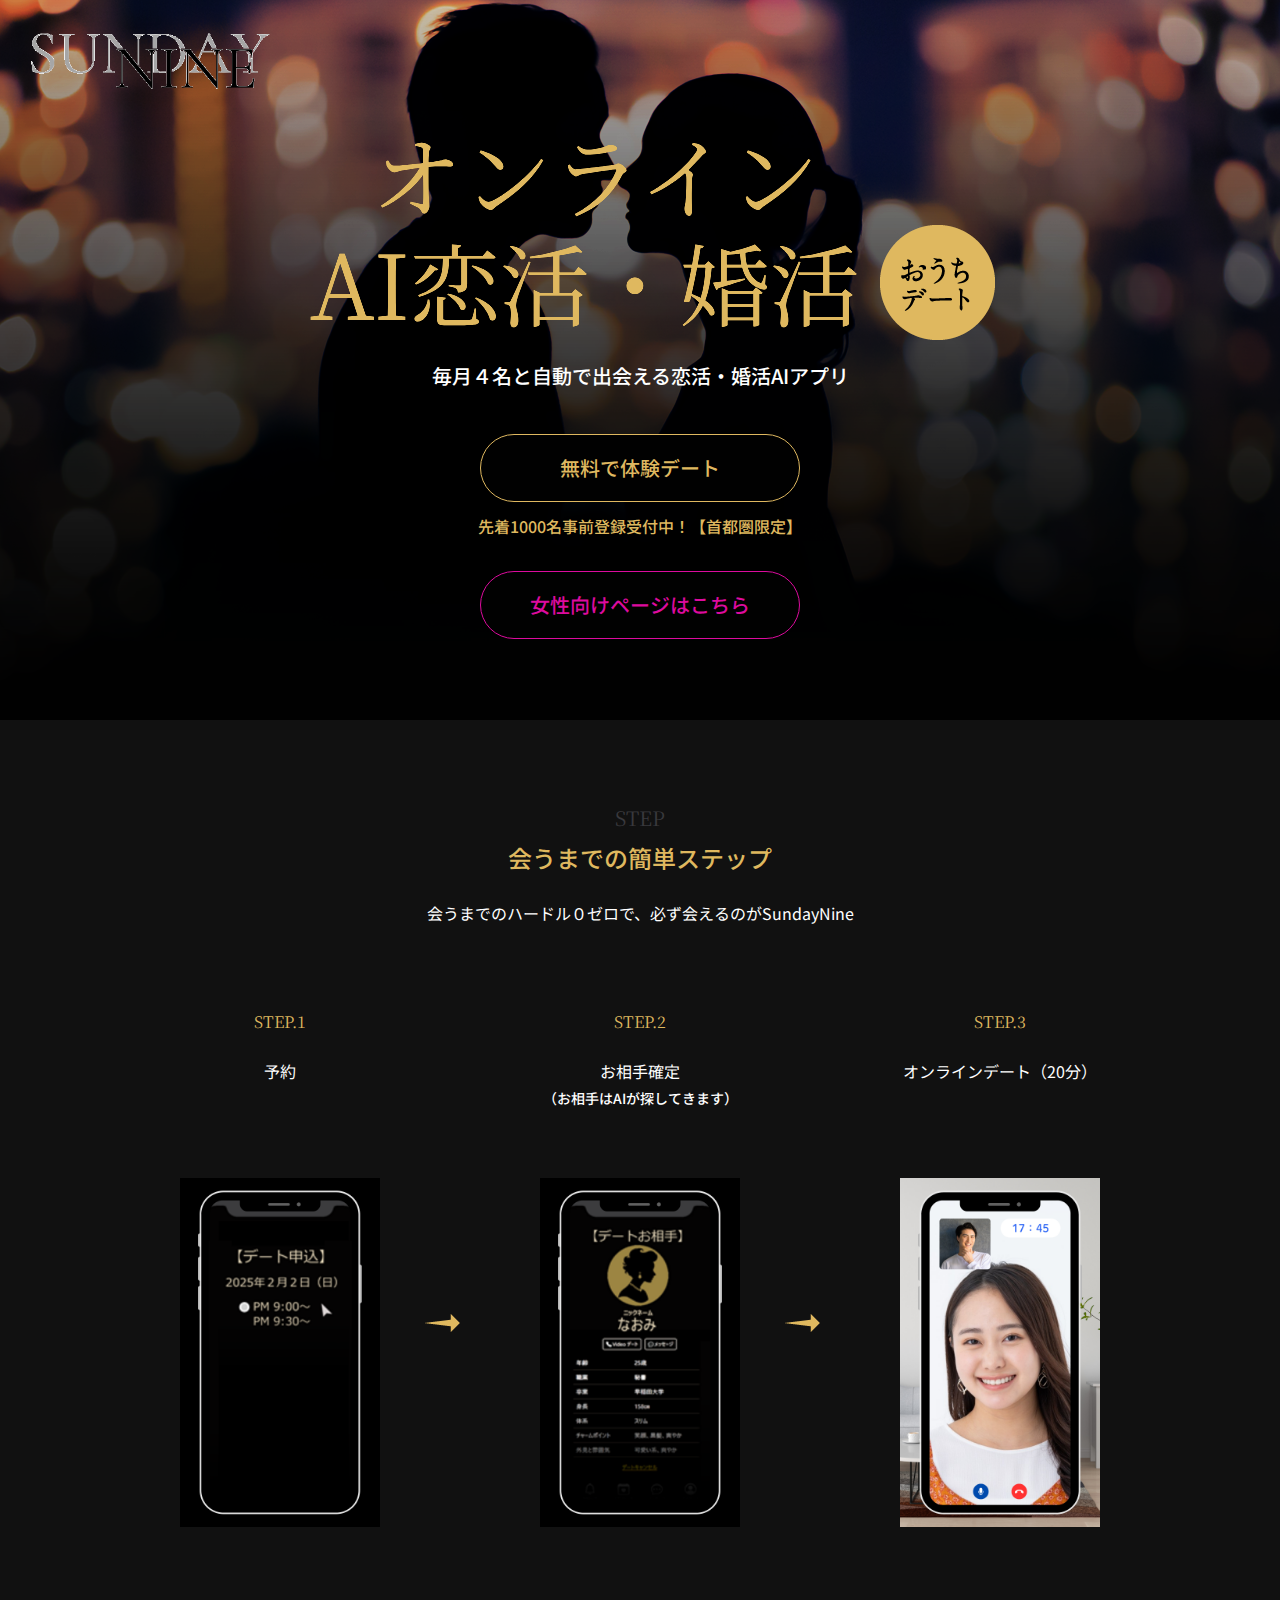
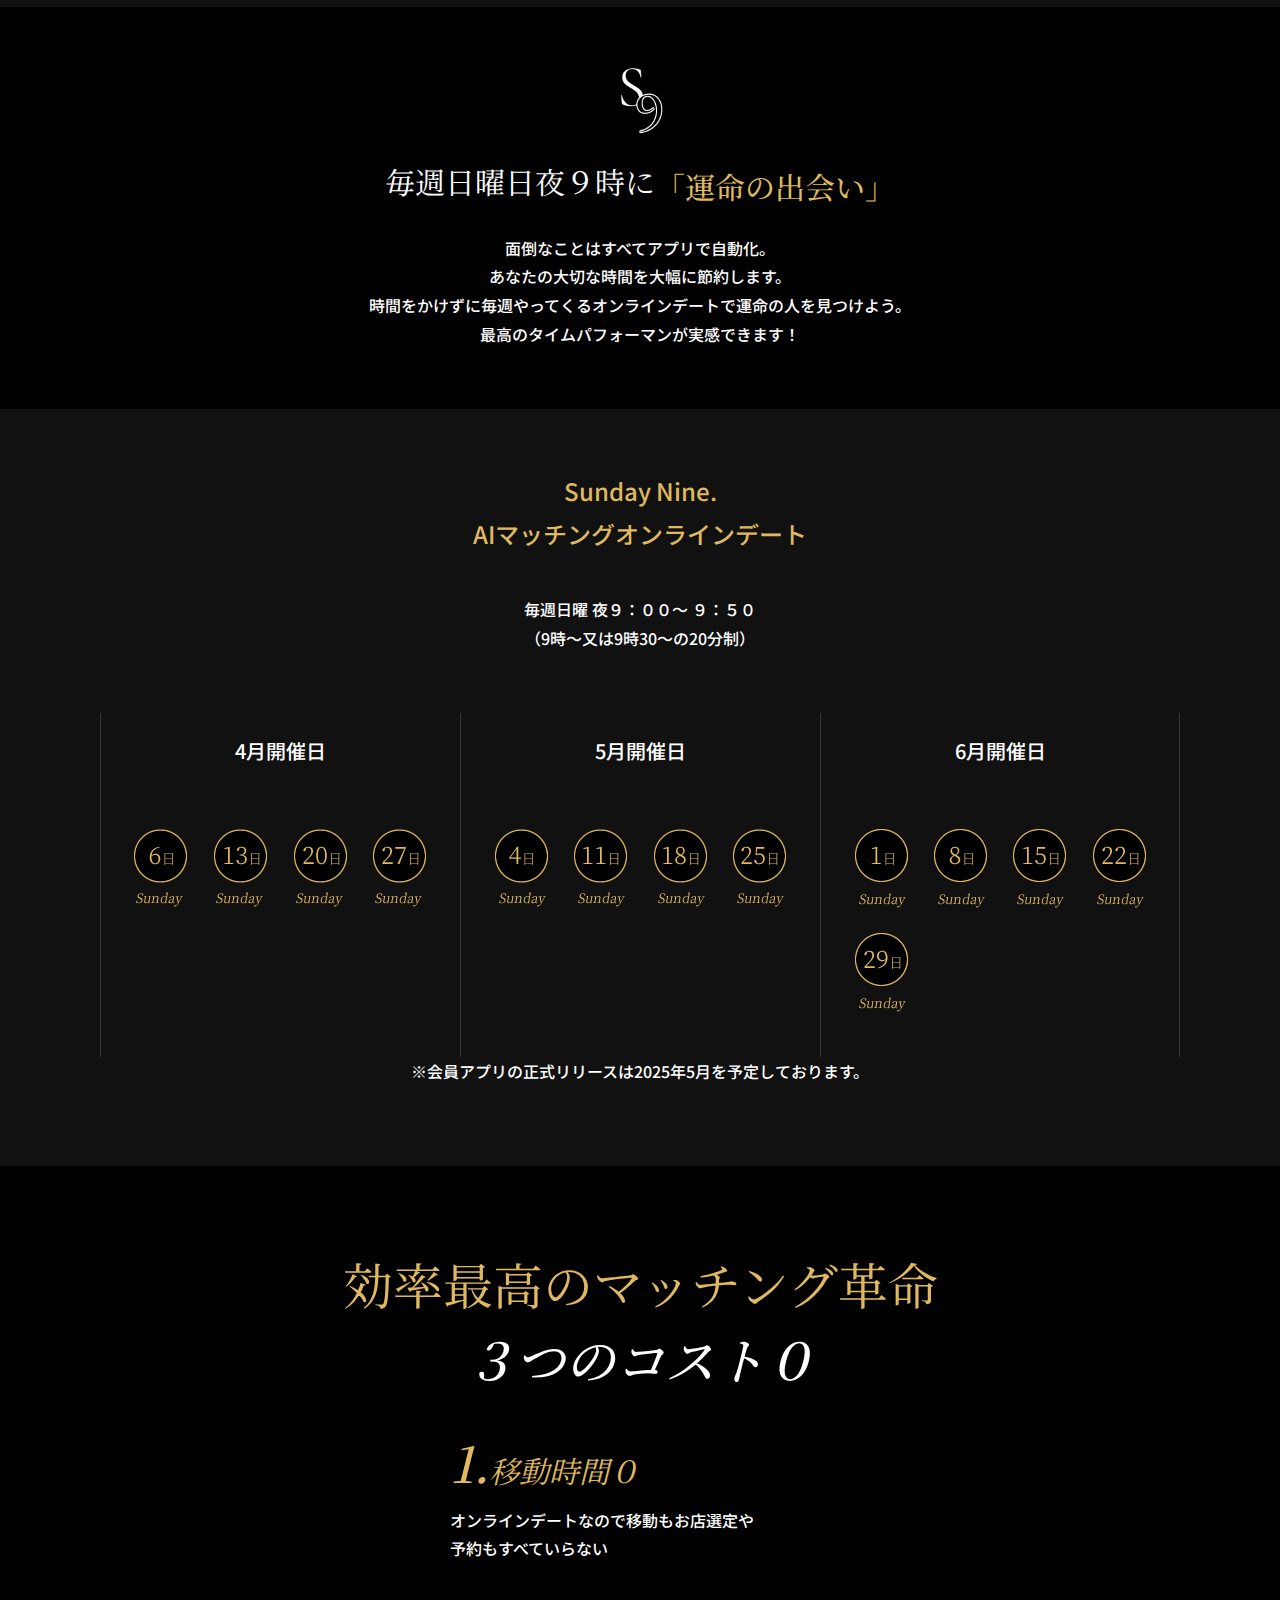
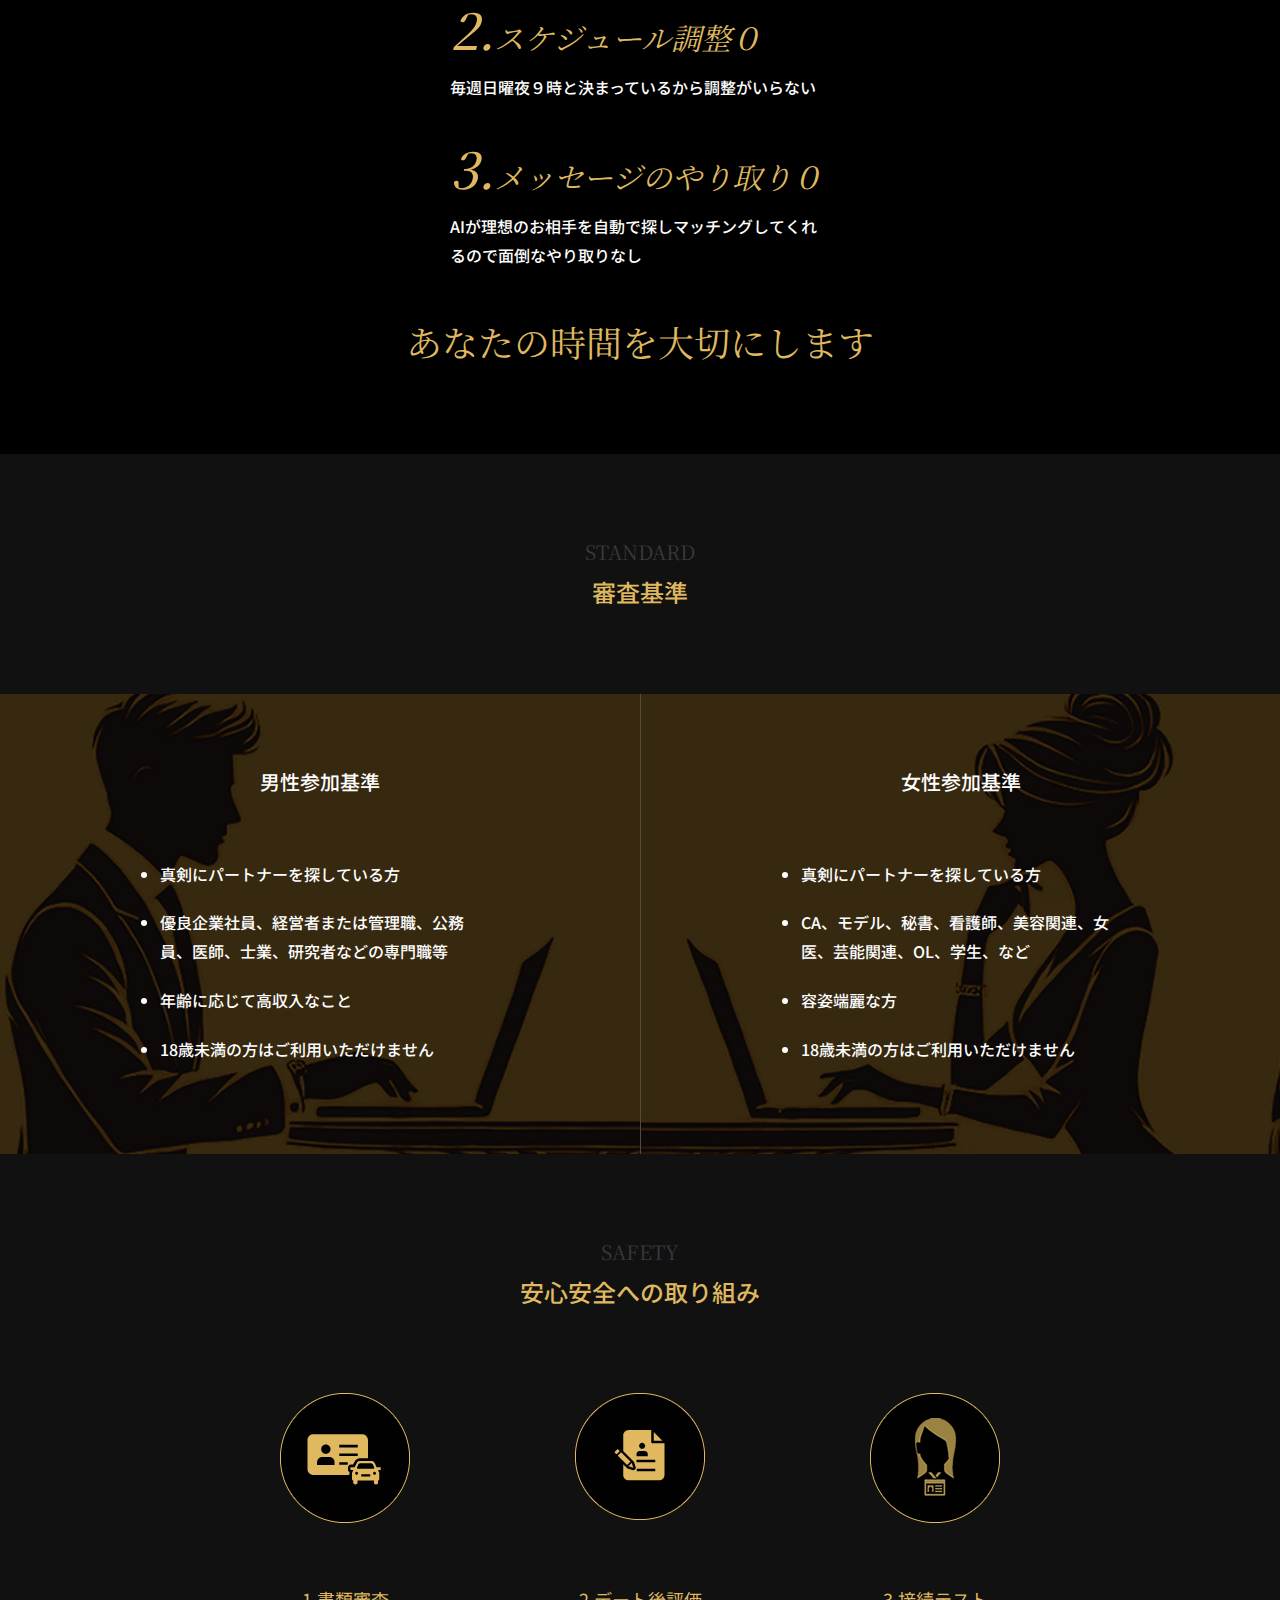
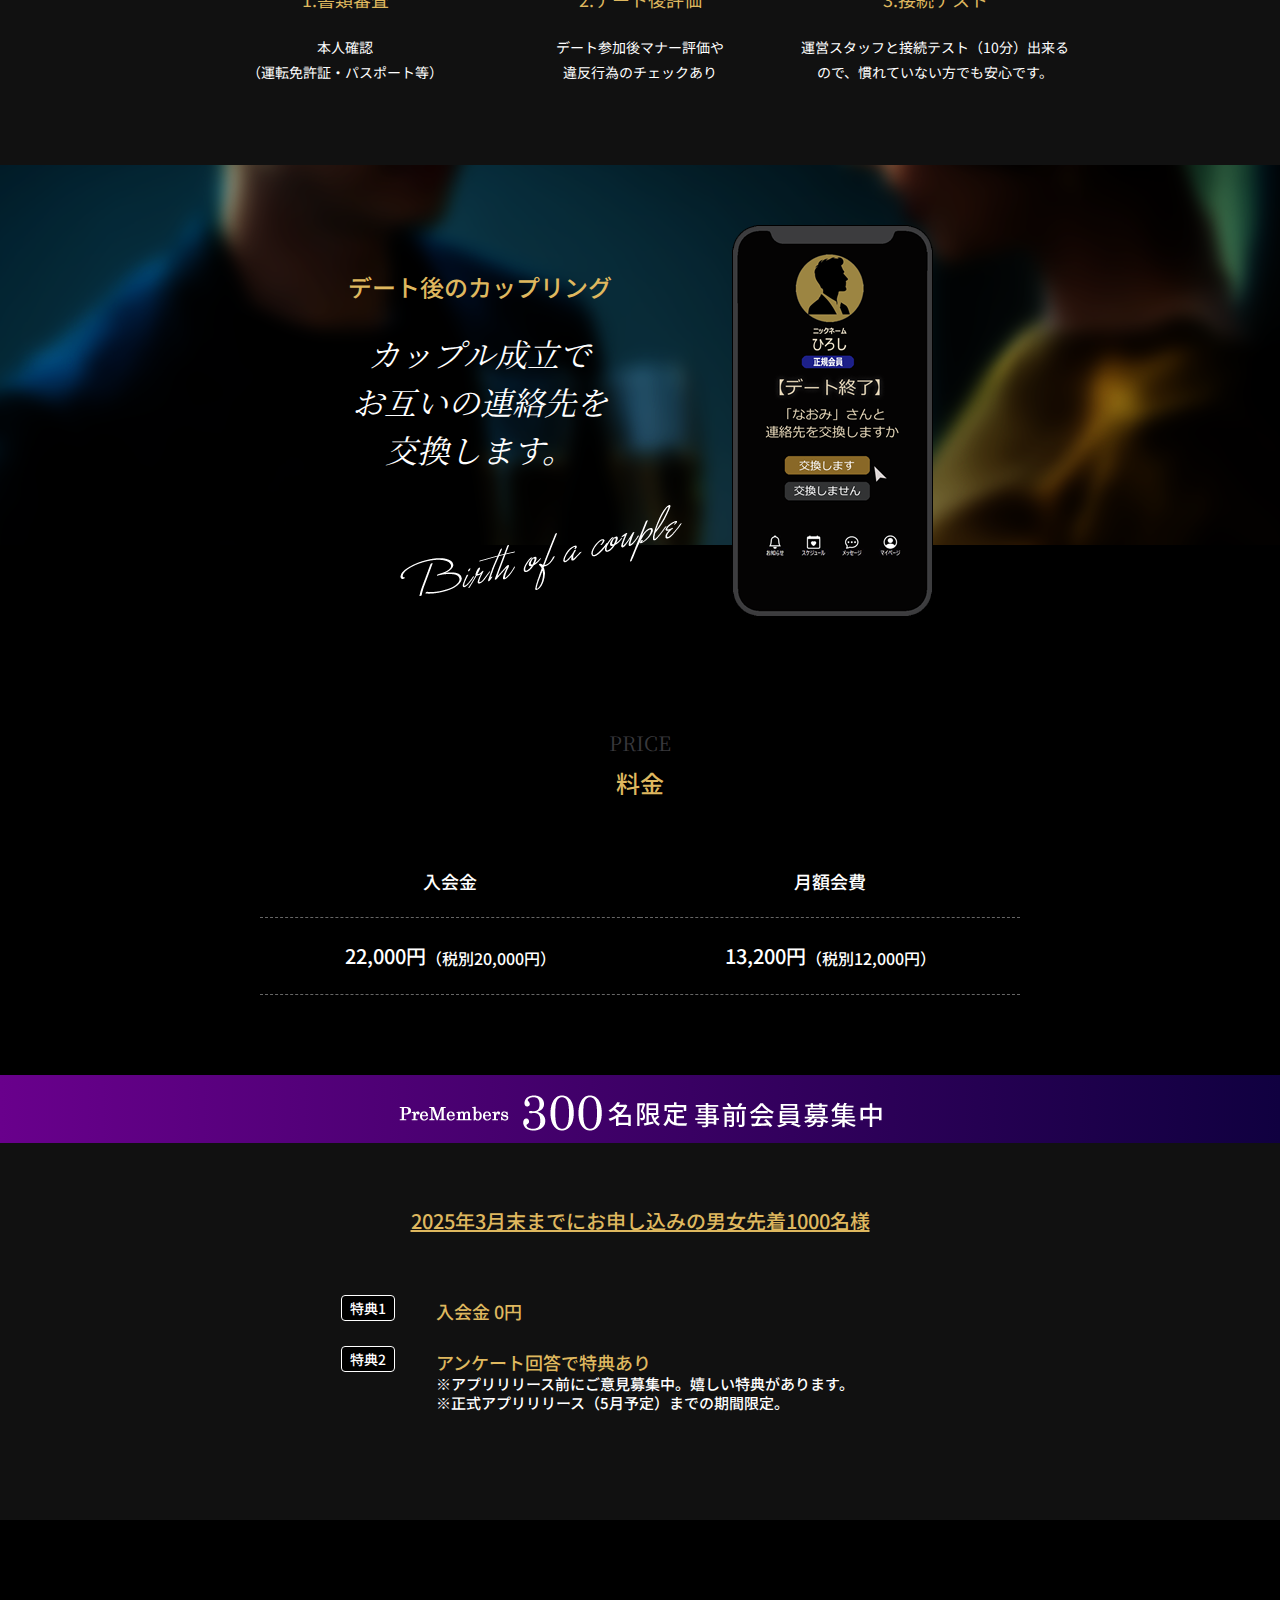
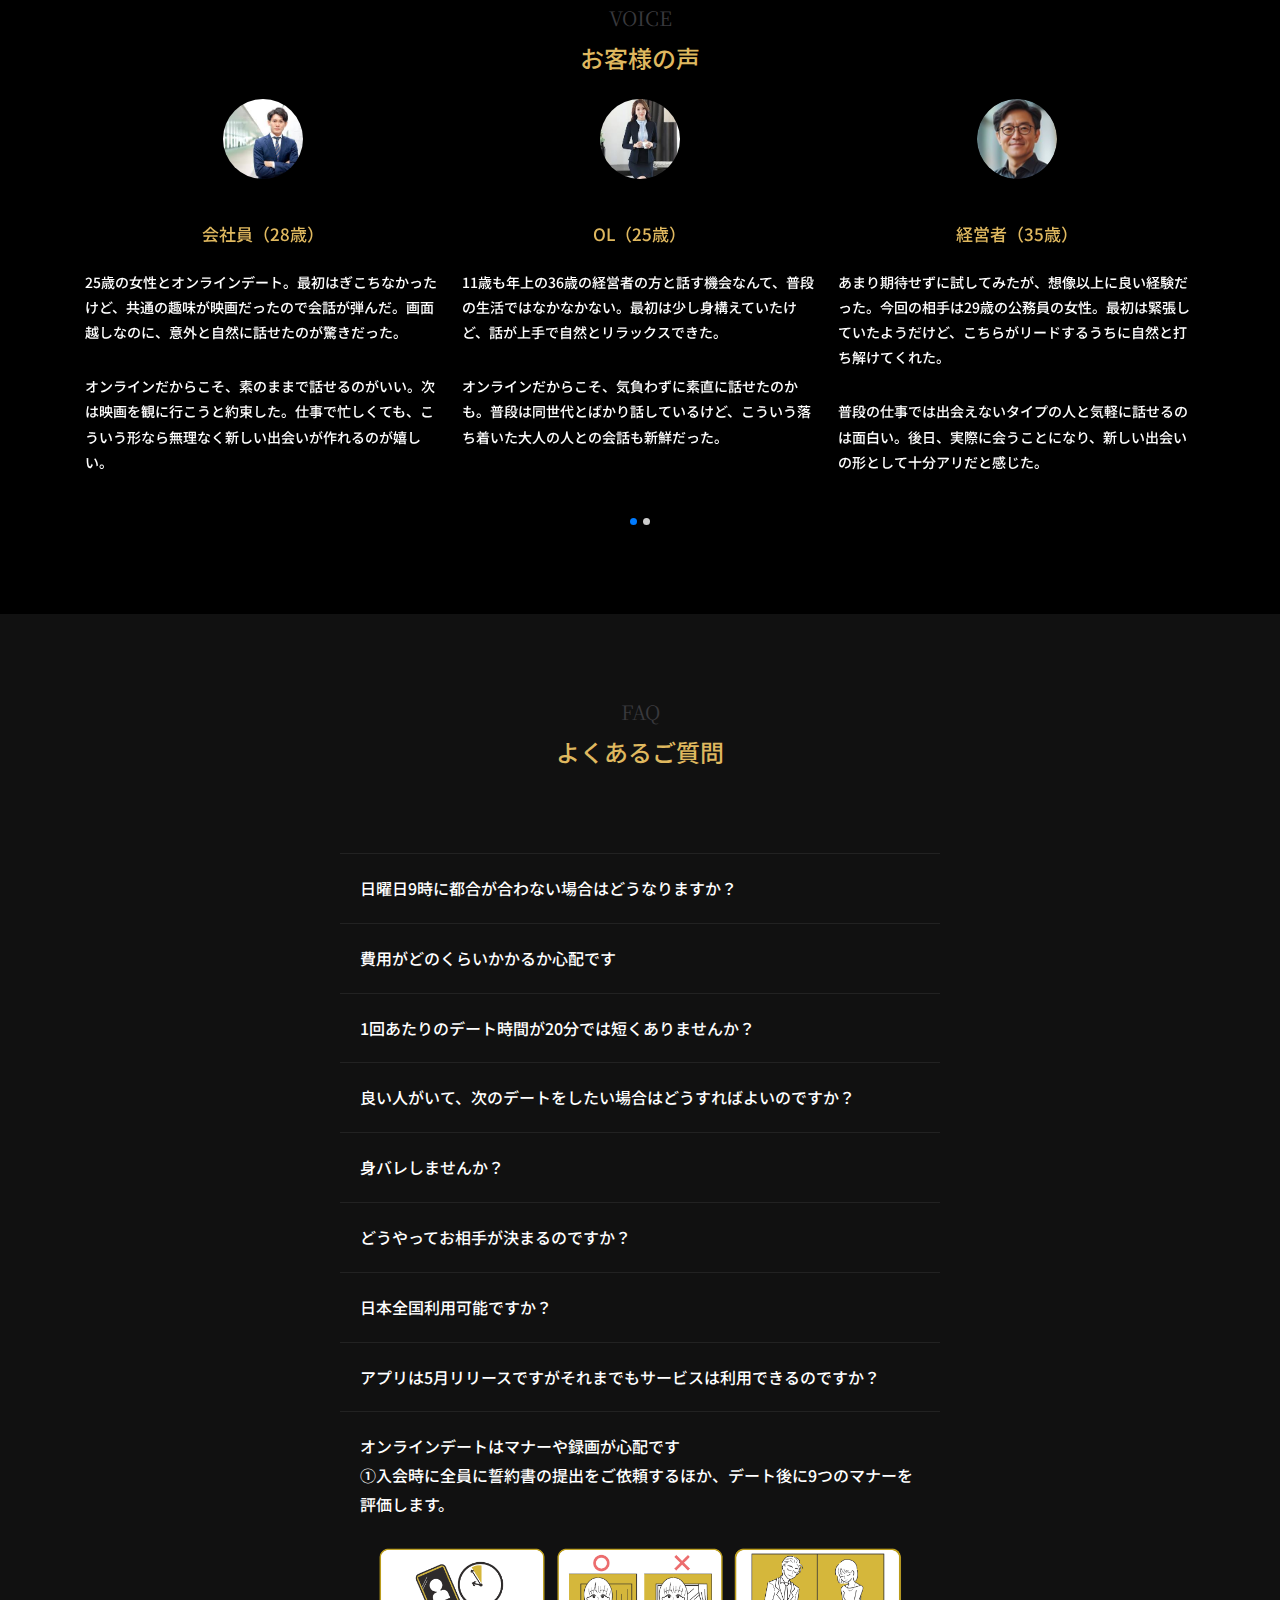
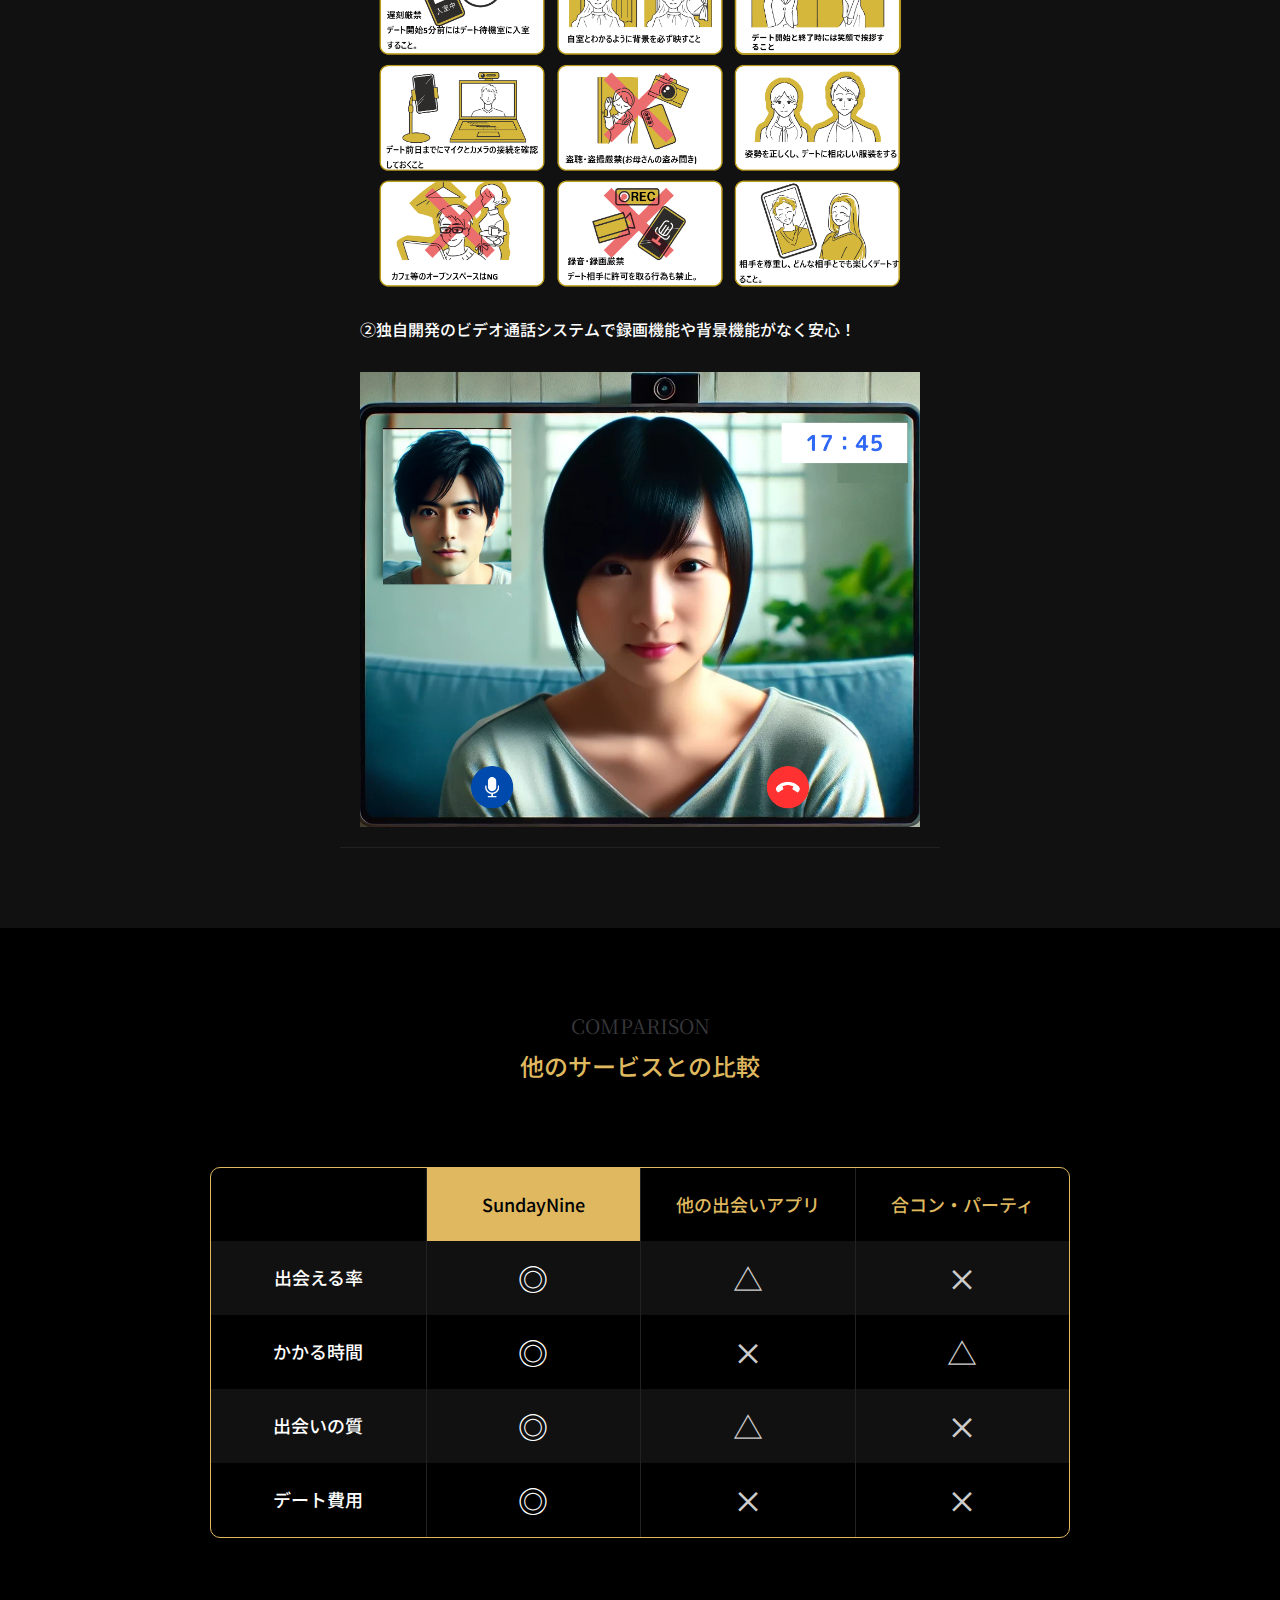
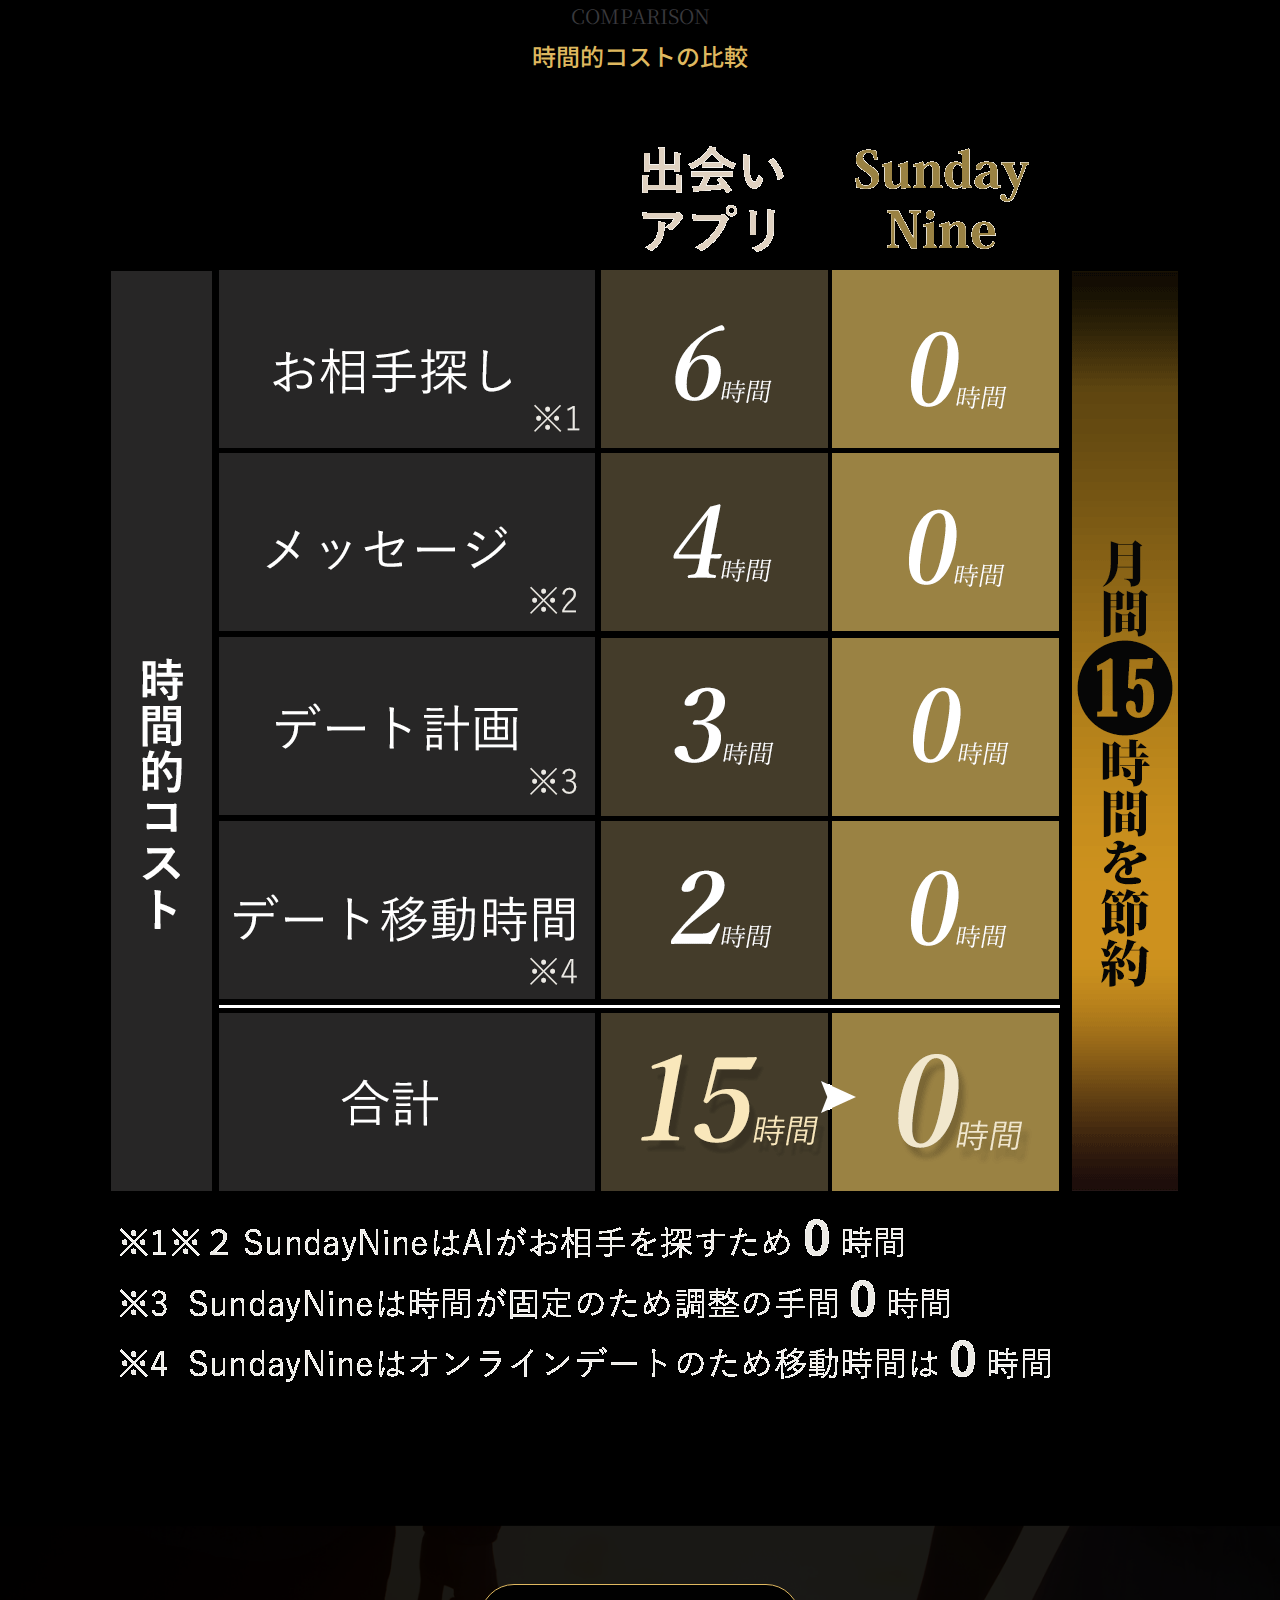
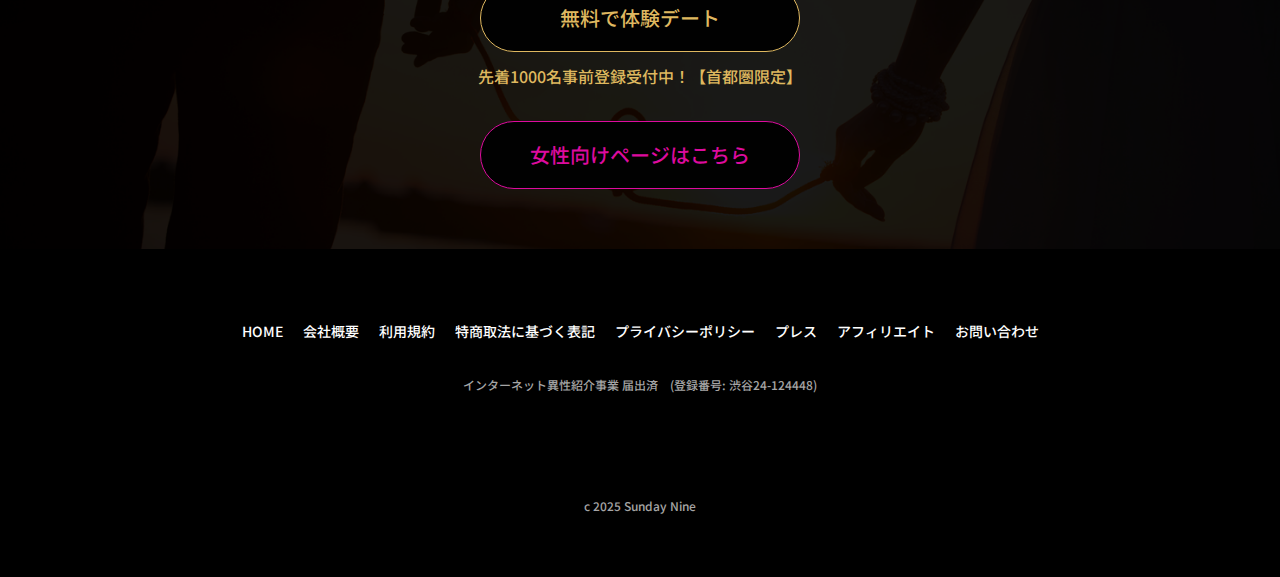
==== commit 9d6919bf: "1000" ====
--- a/index.html
+++ b/index.html
@@ -51,7 +51,7 @@
         <ul>
           <li>
             <a href="https://ws.formzu.net/dist/S26624472/" target="_blank"
-              class="boy">無料で体験デート</a><span>先着300名事前登録受付中！【首都圏限定】</span>
+              class="boy">無料で体験デート</a><span>先着1000名事前登録受付中！【首都圏限定】</span>
           </li>
           <li>
             <a href="women.html" class="girl">女性向けページはこちら</a>
@@ -67,7 +67,8 @@
       <p class="copy">会うまでのハードル０ゼロで、必ず会えるのがSundayNine</p>
       <div class="inner">
         <dl>
-          <dt><img src="image/img_step1.png" /></dt>
+          <!-- <dt><img src="image/img_step1.png" /></dt> -->
+          <dt><img src="image/mens_ladies.png" /></dt>
           <dd>
             <h2 class="ryumin">STEP.1</h2>
             <p>予約</p>
@@ -75,7 +76,8 @@
         </dl>
 
         <dl>
-          <dt><img src="image/img_step2.png" /></dt>
+          <!-- <dt><img src="image/img_step2.png" /></dt> -->
+          <dt><img src="image/mens2.png" /></dt>
           <dd>
             <h2 class="ryumin">STEP.2</h2>
             <p>お相手確定<span>（お相手はAIが探してきます）</span></p>
@@ -83,7 +85,8 @@
         </dl>
 
         <dl>
-          <dt><img src="image/img_step3.png" /></dt>
+          <!-- <dt><img src="image/img_step3.png" /></dt> -->
+          <dt><img src="image/mens_phone.png" /></dt>
           <dd>
             <h2 class="ryumin">STEP.3</h2>
             <p>オンラインデート（20分）</p>
@@ -94,15 +97,27 @@
     <!--▲step-->
 
     <!-- <section id="media">
-        <h1><span class="add_media"></span>メディアに紹介されました</h1>
-        <div class="site-section bg-left-half">
-          <div class="container">
-              <div>
-                <img src="image/add_media1.png" alt="Image" class="media_img" />
-              </div>
+      <h1><span class="add_media"></span>メディアに紹介されました</h1>
+      <div class="container owl-2-style">
+        <div class="owl-carousel owl-2">
+          <div>
+            <img src="image/add_media1.png" alt="Image" class="media_img" />
+          </div>
+          <div>
+            <img src="image/add_media2.png" alt="Image" class="media_img" />
+          </div>
+          <div>
+            <img src="image/add_media3.png" alt="Image" class="media_img" />
+          </div>
+          <div>
+            <img src="image/add_media4.png" alt="Image" class="media_img" />
+          </div>
+          <div>
+            <img src="image/add_media5.png" alt="Image" class="media_img" />
           </div>
         </div>
-      </section> -->
+      </div>
+    </section> -->
 
     <!--▽unmei-->
     <section id="unmei">
@@ -124,16 +139,6 @@
 
       <div class="inner">
         <dl>
-          <dt>3月開催日</dt>
-          <dd>
-            <p><img src="image/day2.png" /></p>
-            <p><img src="image/day9.png" /></p>
-            <p><img src="image/day16.png" /></p>
-            <p><img src="image/day23.png" /></p>
-            <p><img src="image/day30.png" /></p>
-          </dd>
-        </dl>
-        <dl>
           <dt>4月開催日</dt>
           <dd>
             <p><img src="image/day6.png" /></p>
@@ -152,9 +157,19 @@
             <p><img src="image/day25.png" /></p>
           </dd>
         </dl>
-      </div>
-
-      ※会員アプリの正式リリースは2025年5月1日を予定しております。
+        <dl>
+          <dt>6月開催日</dt>
+          <dd>
+            <p><img src="image/day1.png" /></p>
+            <p><img src="image/day8.png" /></p>
+            <p><img src="image/day15.png" /></p>
+            <p><img src="image/day22.png" /></p>
+            <p><img src="image/day29.png" /></p>
+          </dd>
+        </dl>
+      </div>
+
+      ※会員アプリの正式リリースは2025年5月を予定しております。
     </section>
     <!--▲calendar-->
 
@@ -236,9 +251,9 @@
         <dl>
           <dt><img src="image/i_safety3.png" /></dt>
           <dd>
-            <h2>3.本人確認面談</h2>
+            <h2>3.接続テスト</h2>
             <p>
-              なりすましや虚偽を防止<br />　※面談は運営判断で実施します。
+              運営スタッフと接続テスト（10分）出来る<br />ので、慣れていない方でも安心です。
             </p>
           </dd>
         </dl>
@@ -287,7 +302,7 @@
     <section id="pre">
       <h1><img src="image/img_pre.png" /></h1>
       <div class="inner">
-        <h2>2025年3月末までにお申し込みの男女先着300名様</h2>
+        <h2>2025年3月末までにお申し込みの男女先着1000名様</h2>
         <dl>
 
           <dt><span>特典1</span></dt>
@@ -297,7 +312,7 @@
 
           <dt><span>特典2</span></dt>
           <dd><span class="first">アンケート回答で特典あり</span><span class="second">
-              <br>※アプリリリース前にご意見募集中。嬉しい特典があります。<br>※正式アプリリリース（5月1日予定）までの期間限定。</span></dd>
+              <br>※アプリリリース前にご意見募集中。嬉しい特典があります。<br>※正式アプリリリース（5月予定）までの期間限定。</span></dd>
 
           <!-- <dt><span>特典3</span></dt>
             <dd><span class="first">BLACK KNIGHT(ブラックナイト)会員の称号を贈呈</span><span class="second"><br>※運営による特別な感謝の気持ちを持つ為に他の会員様と区別させていただきます。デートお相手には知られません。</span>
@@ -472,12 +487,13 @@
 
           <div class="box">
             <p class="trigger">
-              <a href="javascript:void(0);">アプリは5月1日リリースですがそれまでもサービスは利用できるのですか？</a>
-            </p>
-            <div class="acordion_tree">はい、利用できます。ただしご不便をかけてしまうためアプリ開発中は特典として毎月1枚デートチケットを贈呈いたします。
+              <a href="javascript:void(0);">アプリは5月リリースですがそれまでもサービスは利用できるのですか？</a>
+            </p>
+            <!-- <div class="acordion_tree">はい、利用できます。ただしご不便をかけてしまうためアプリ開発中は特典として毎月1枚デートチケットを贈呈いたします。 -->
+            <div class="acordion_tree">ただしご不便をかけてしまうためアプリ開発中は特典として毎月1枚デートチケットを贈呈いたします。
               <br>※デートチケットを使うと日曜日9時～のデート後に続けて9時30～のデート
               で1日に2名、理想の相手と出会うことが可能となります。また入会金も無料としているのでご了承ください。尚アプリのリリース予定は
-              5月1日を予定しており、それまでの期間はご予約の受付、デート相手のご連絡はご登録のメールアドレスを介してご案内いたします。
+              5月を予定しており、それまでの期間はご予約の受付、デート相手のご連絡はご登録のメールアドレスを介してご案内いたします。
             </div>
           </div>
 
@@ -485,8 +501,11 @@
             <p class="trigger">
               <a href="javascript:void(0);">オンラインデートはマナーや録画が心配です</a>
             </p>
-            <div class="">入会時に全員に誓約書の提出をご依頼するほか、デート後に9つのマナーを評価します。<br> <a href="https://sunday9.net/others/manner.html"
+            <div class="">①入会時に全員に誓約書の提出をご依頼するほか、デート後に9つのマナーを評価します。<br> <a href="https://sunday9.net/others/manner.html"
                 target="_blank"><img src="image/online_date_manners_a.png"></a> </div>
+            <div class="">②独自開発のビデオ通話システムで録画機能や背景機能がなく安心！<br><br>
+              <img src="image/mens_display.png" />
+            </div>
           </div>
         </div>
       </div>
@@ -543,7 +562,7 @@
         <ul>
           <li>
             <a href="https://ws.formzu.net/dist/S26624472/" target="_blank"
-              class="boy">無料で体験デート</a><span>先着300名事前登録受付中！【首都圏限定】</span>
+              class="boy">無料で体験デート</a><span>先着1000名事前登録受付中！【首都圏限定】</span>
           </li>
           <li>
             <a href="women.html" class="girl">女性向けページはこちら</a>
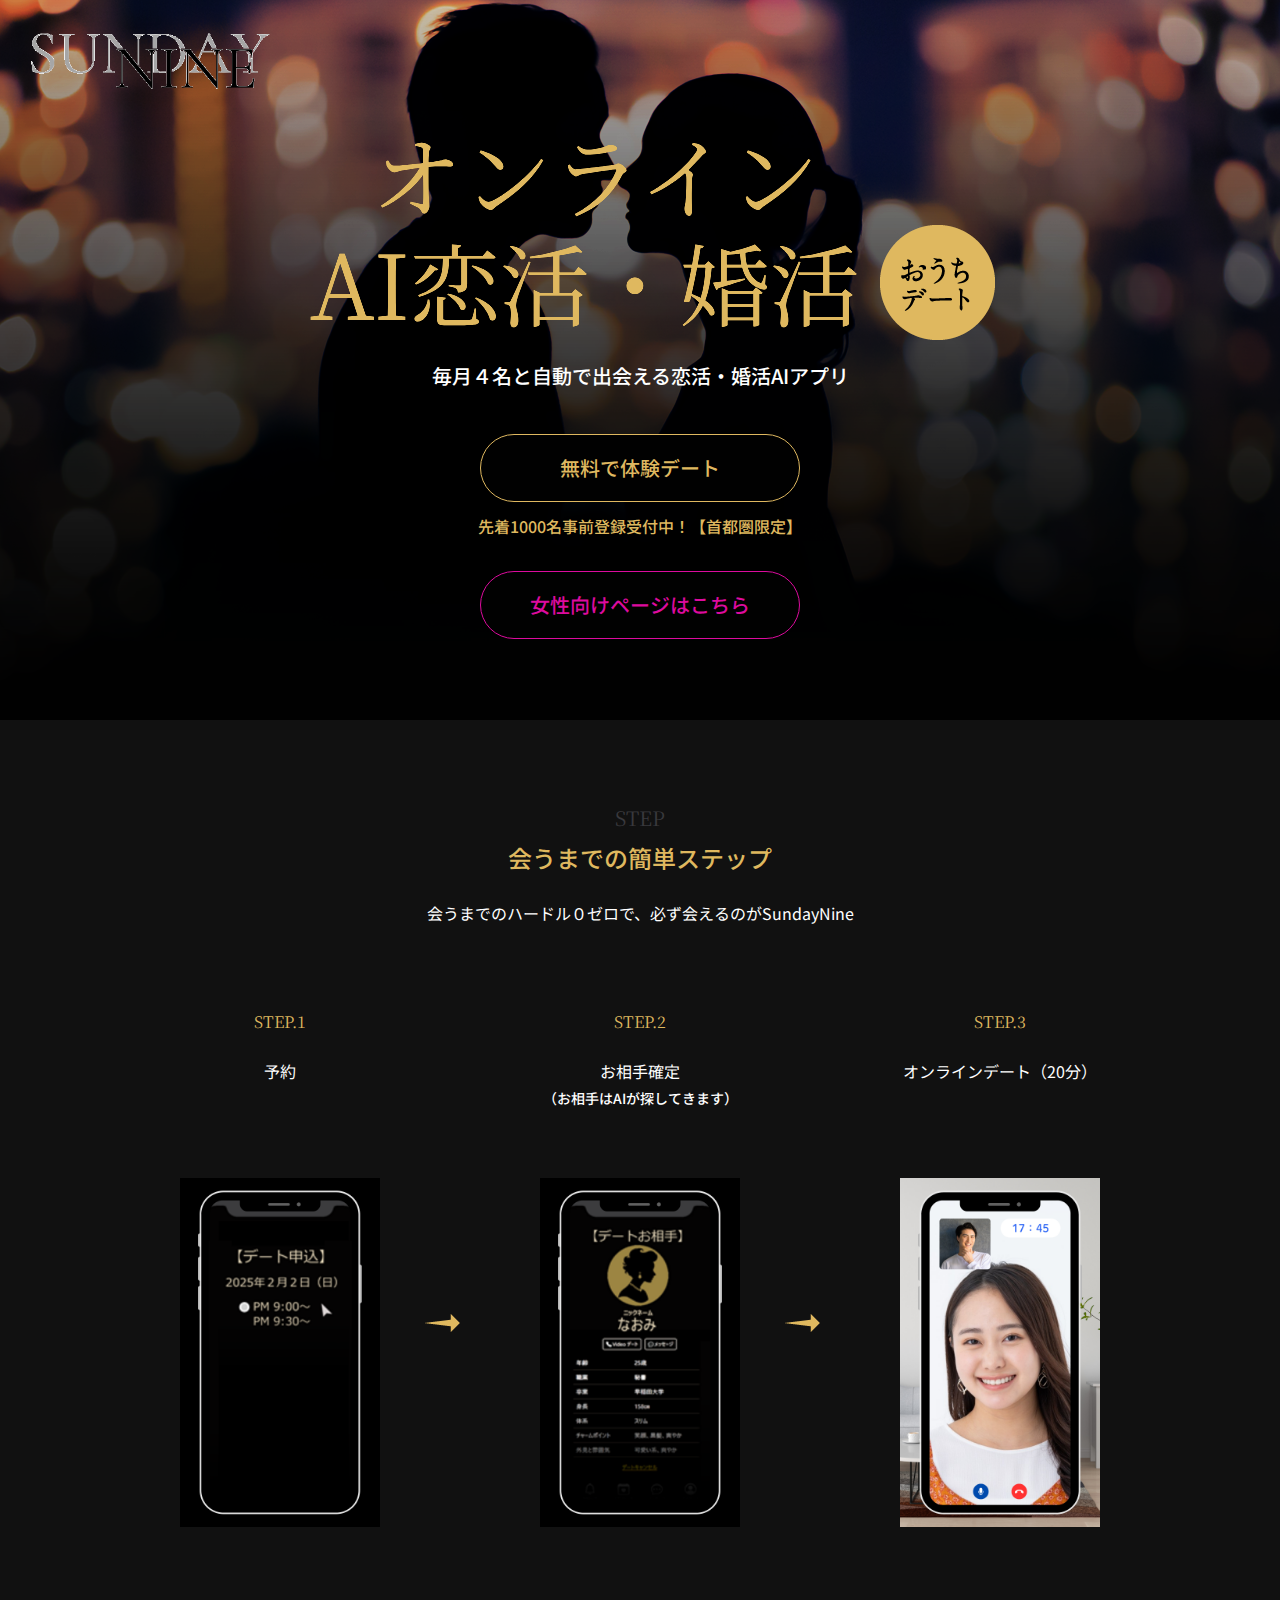
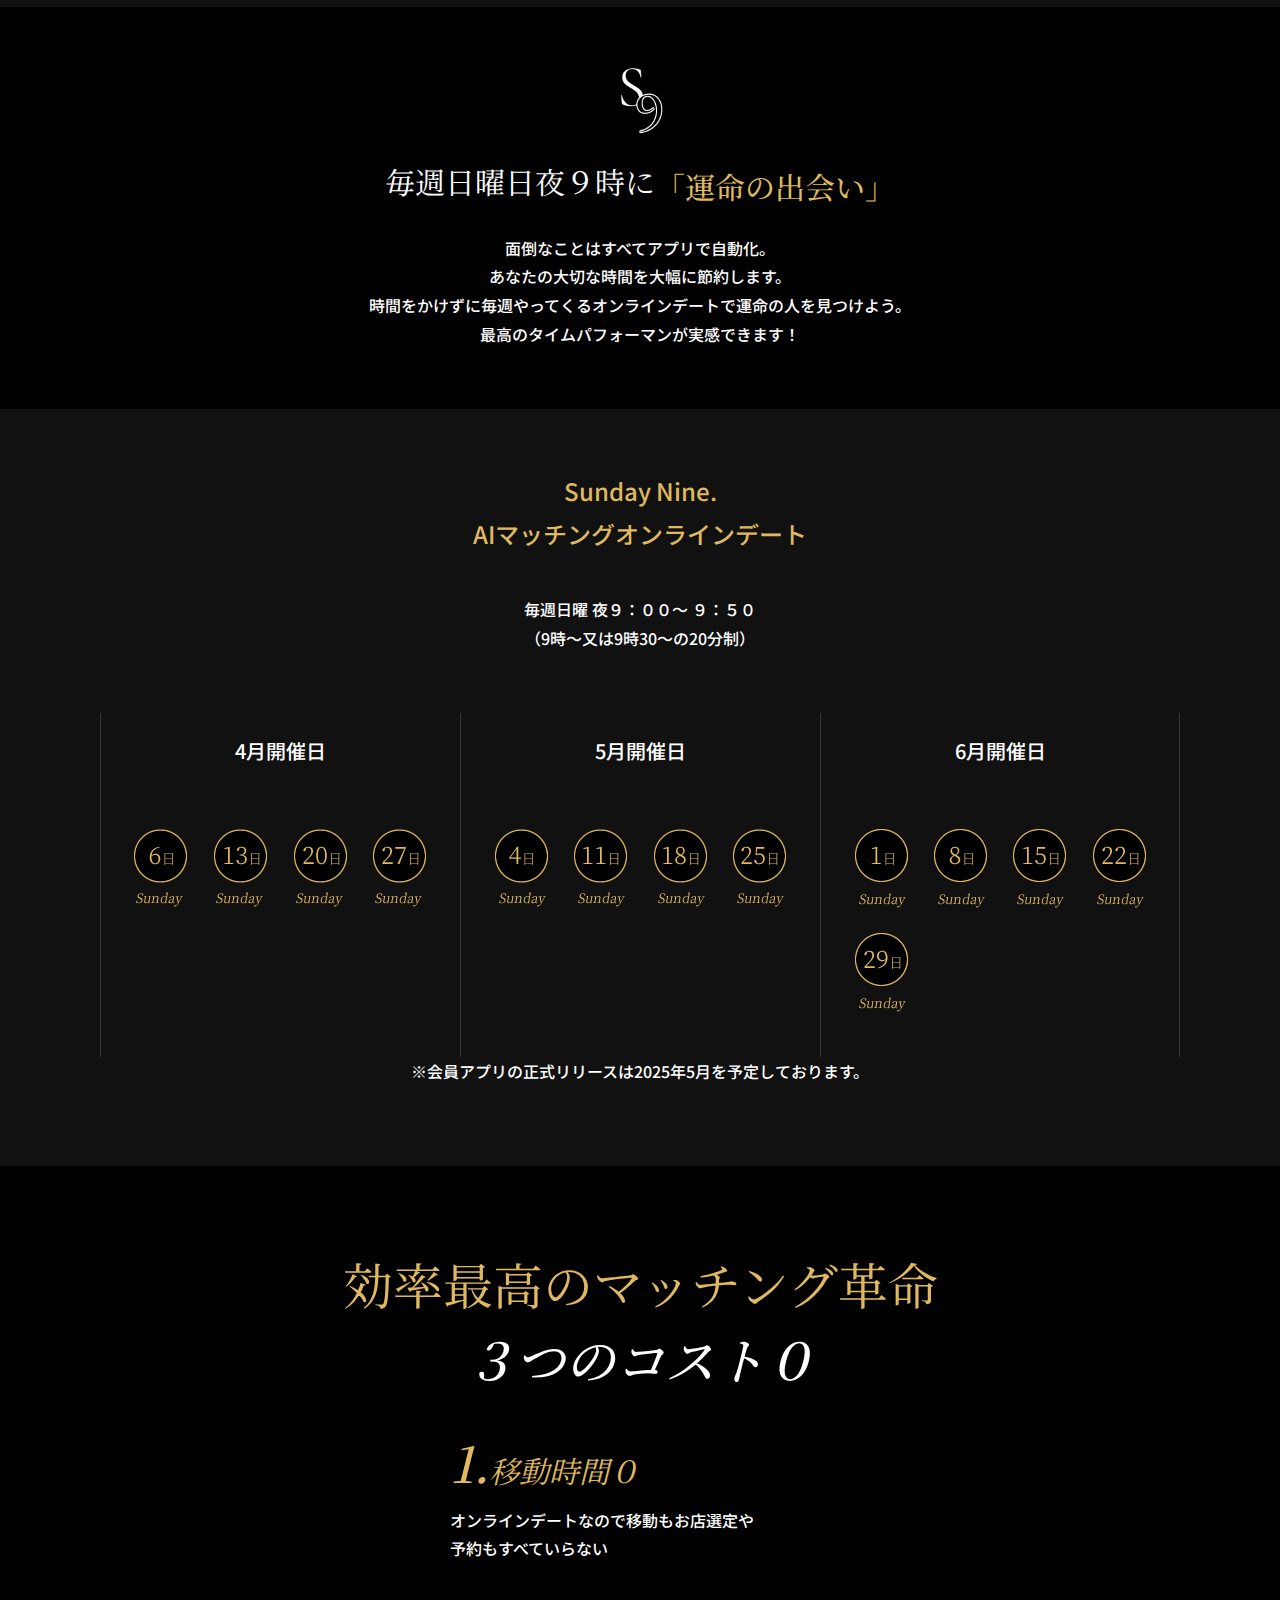
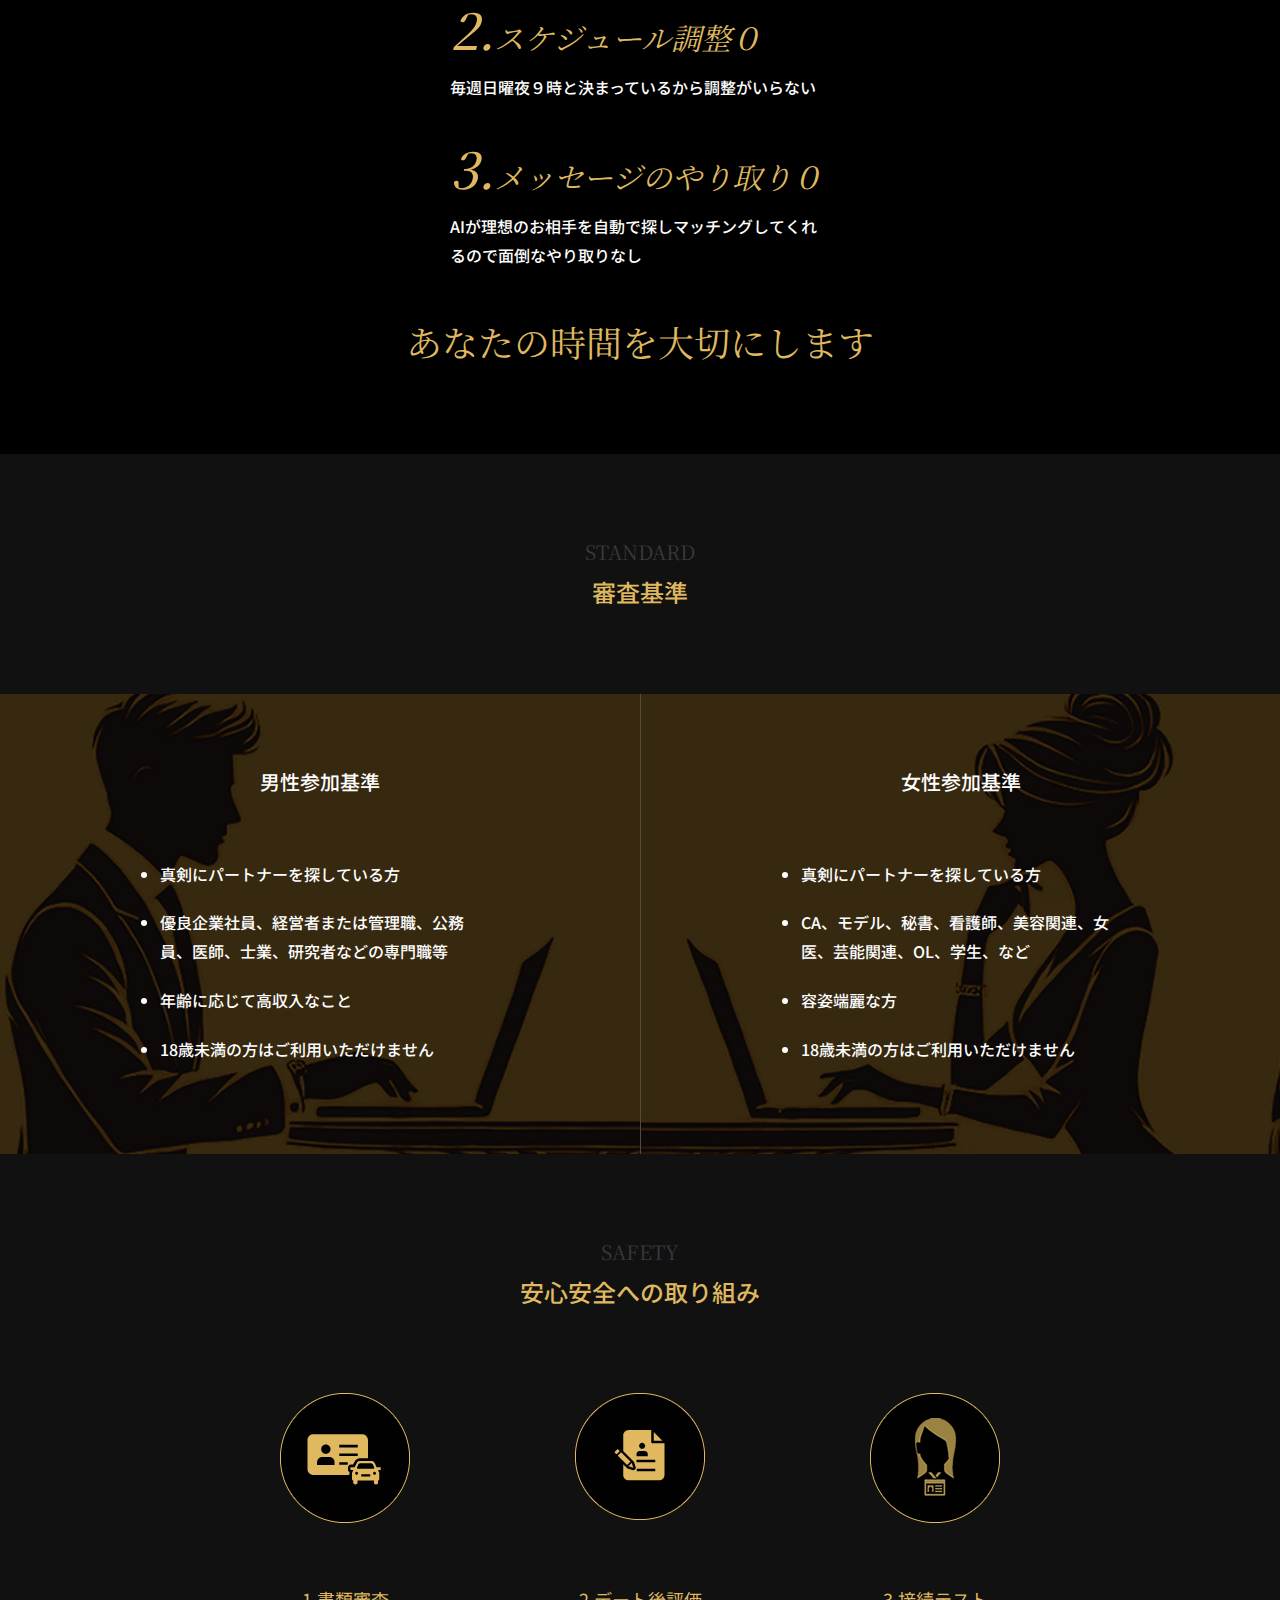
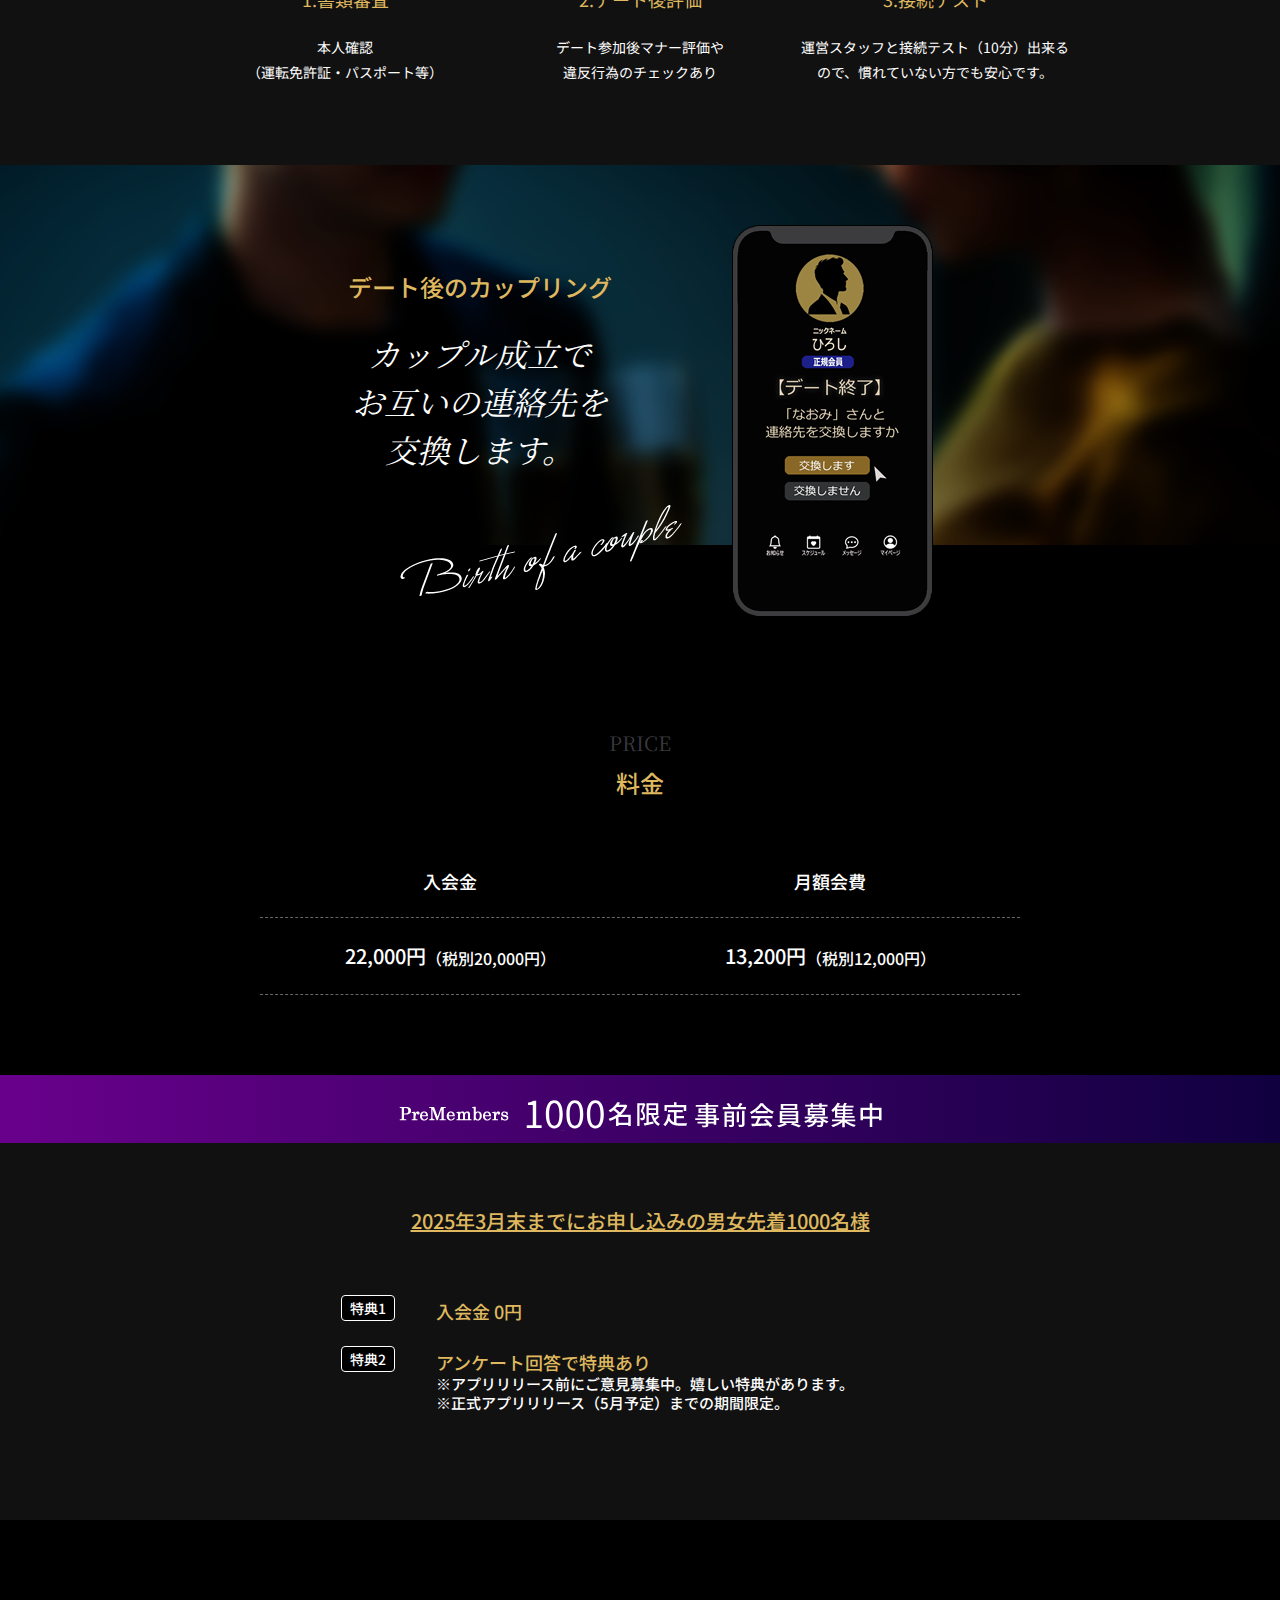
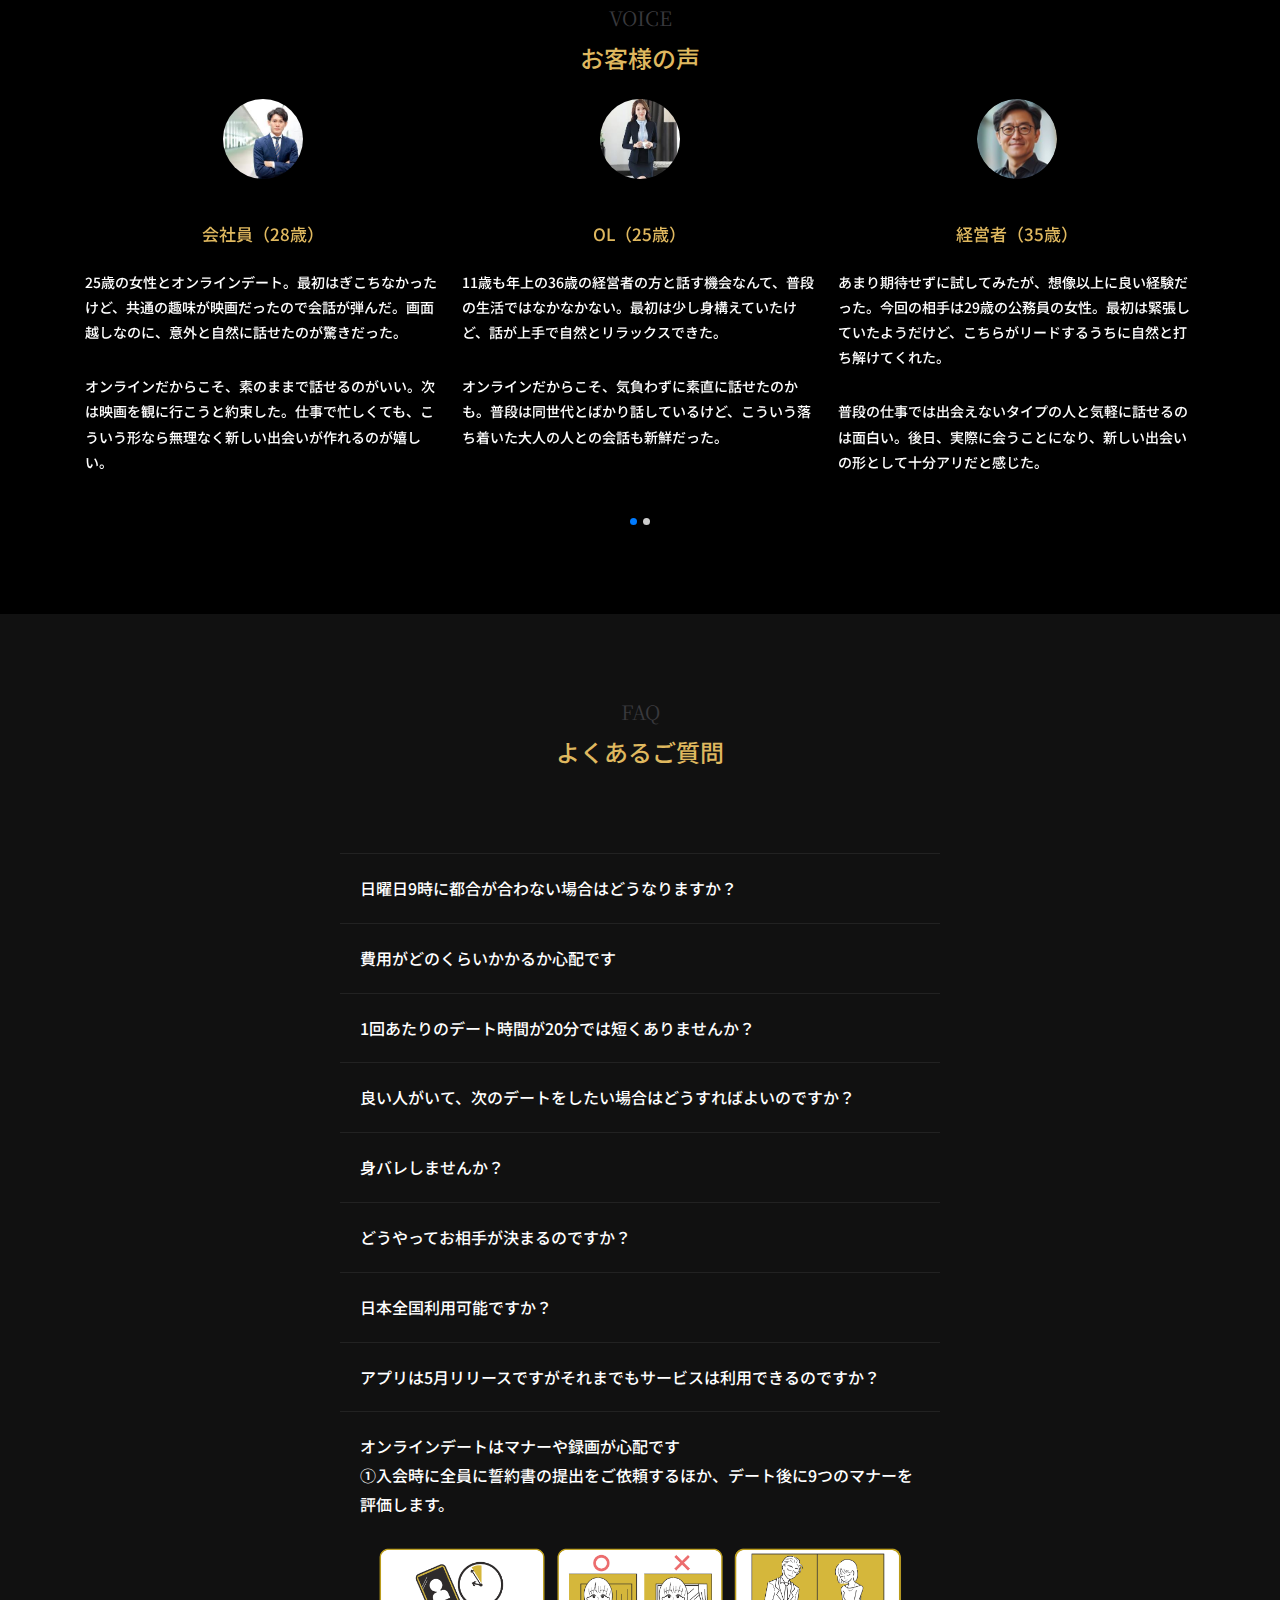
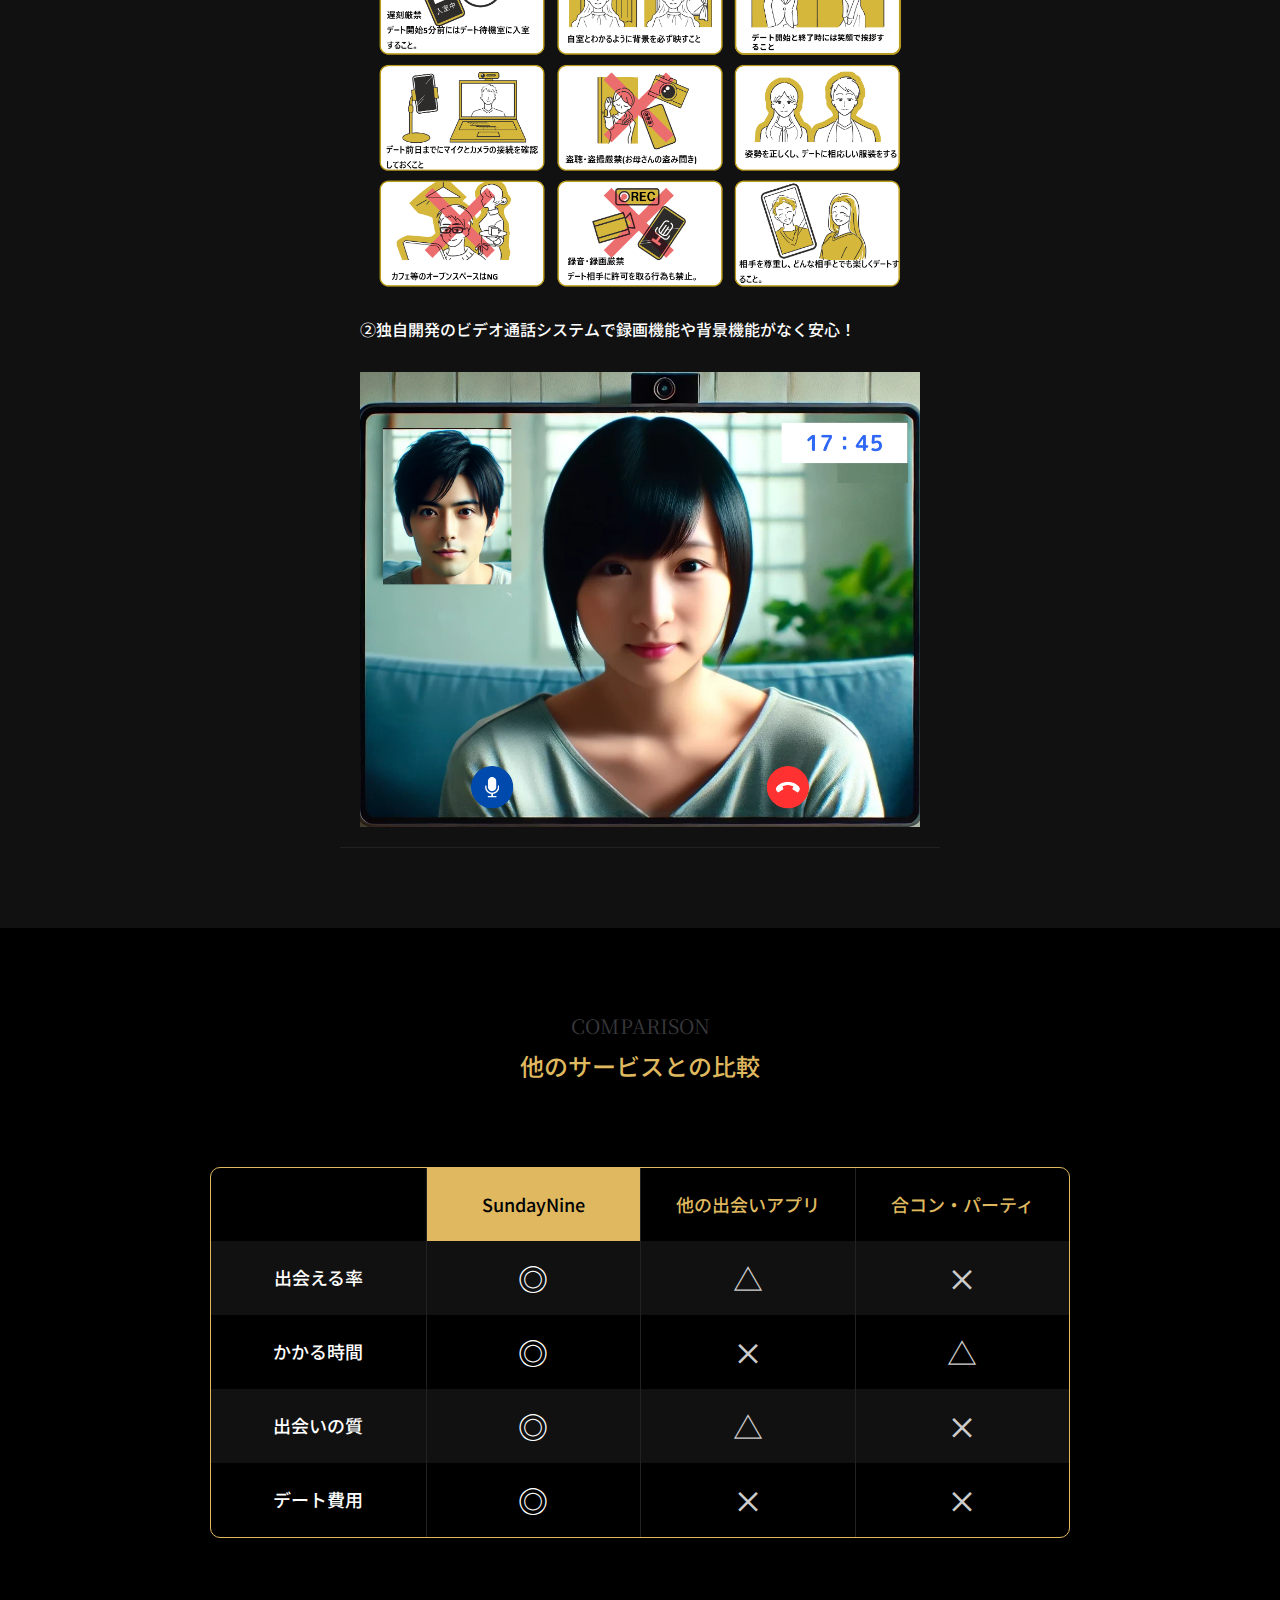
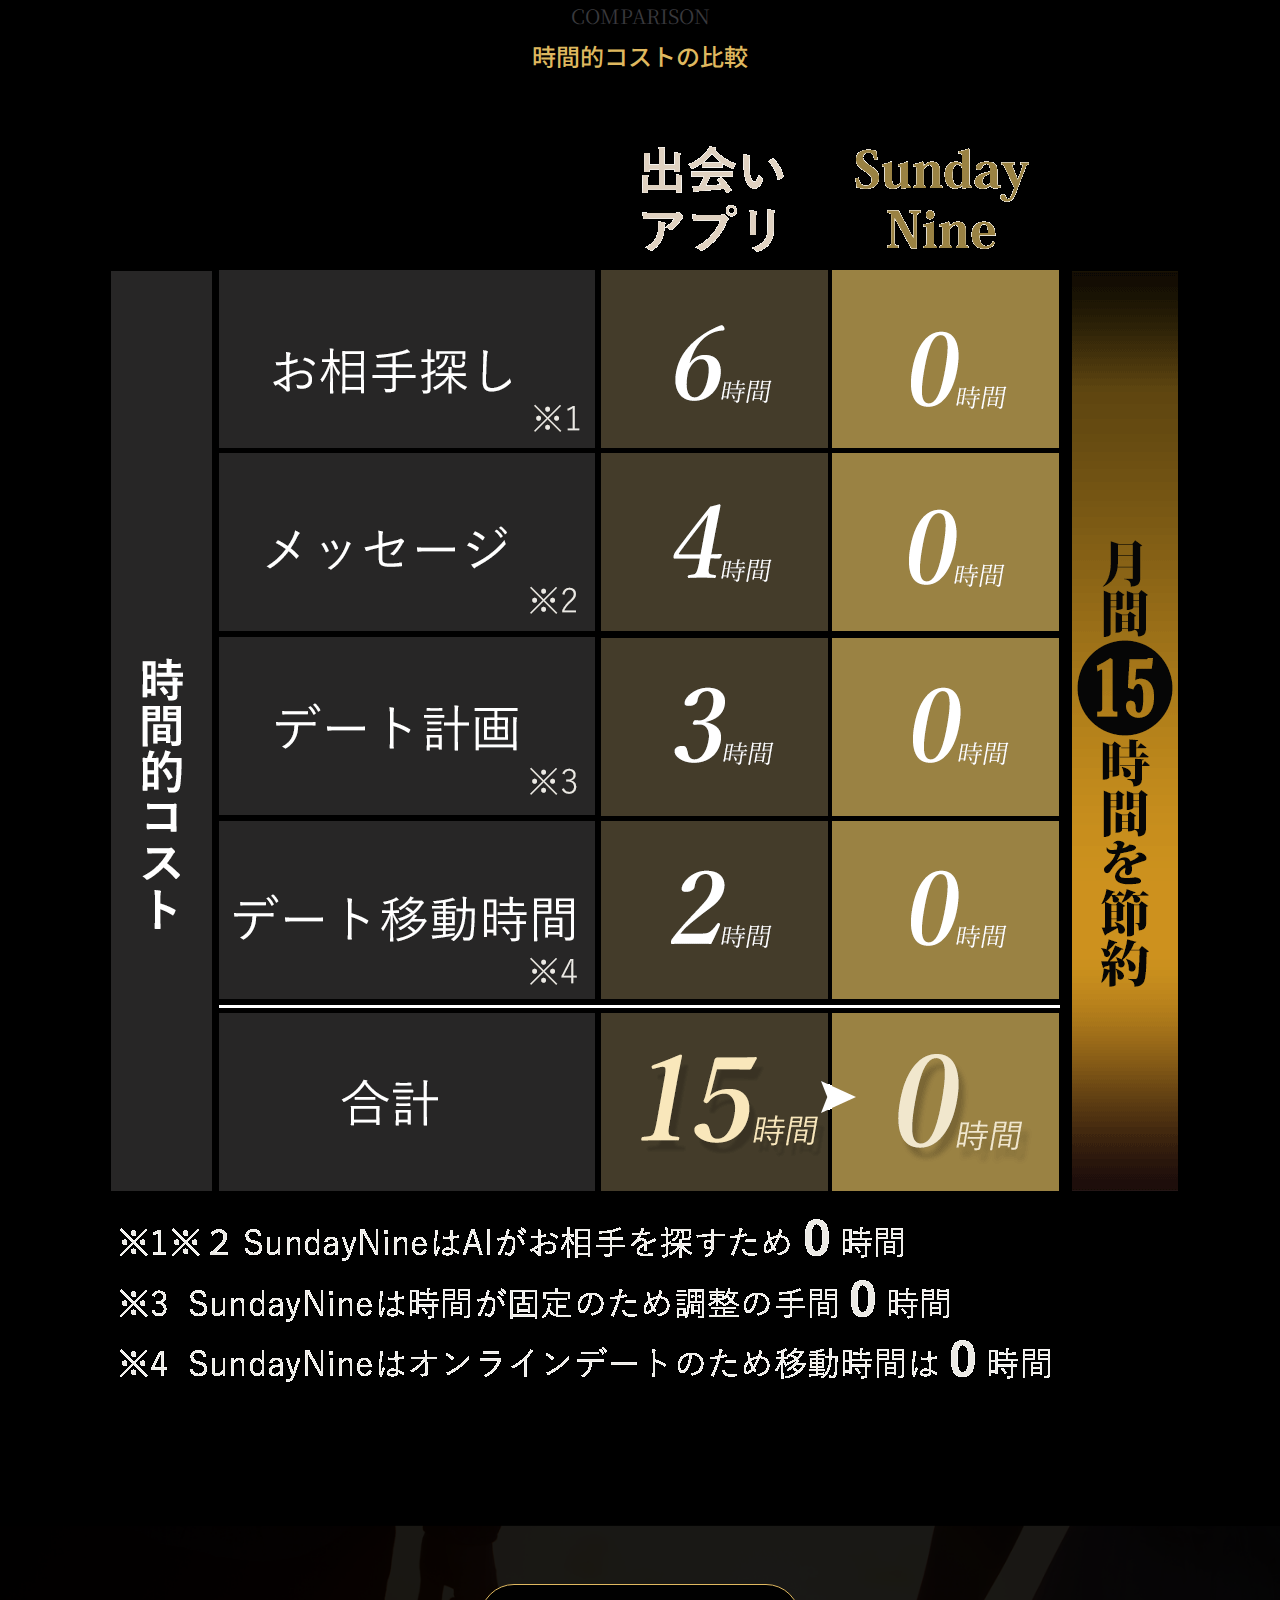
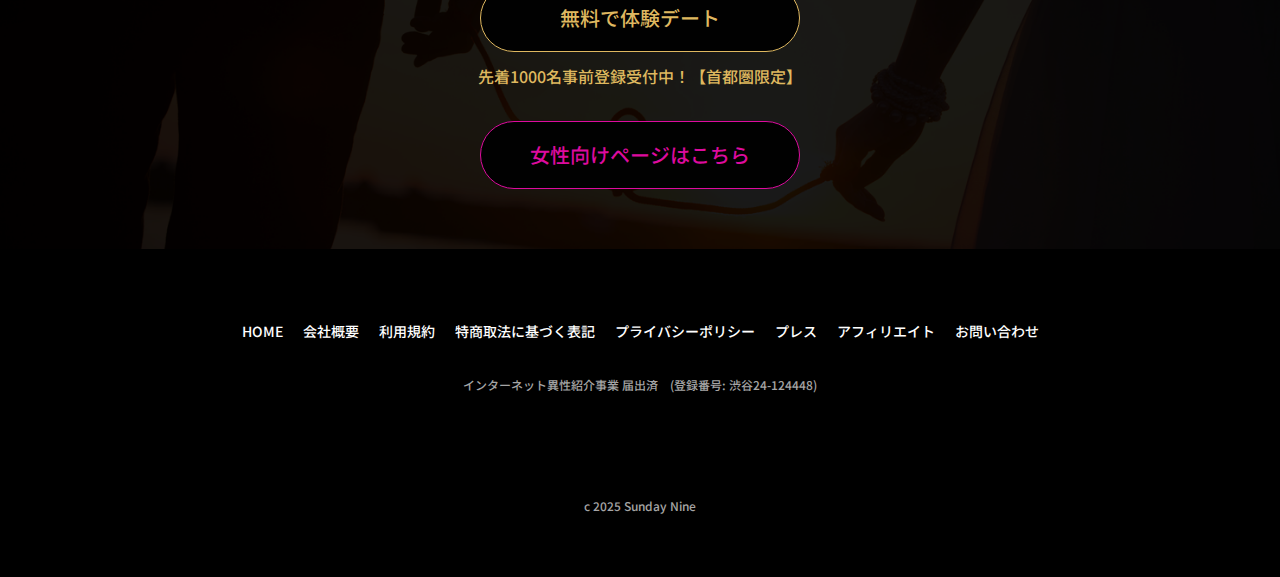
==== commit e117e8a3: "325" ====
--- a/index.html
+++ b/index.html
@@ -490,10 +490,7 @@
               <a href="javascript:void(0);">アプリは5月リリースですがそれまでもサービスは利用できるのですか？</a>
             </p>
             <!-- <div class="acordion_tree">はい、利用できます。ただしご不便をかけてしまうためアプリ開発中は特典として毎月1枚デートチケットを贈呈いたします。 -->
-            <div class="acordion_tree">ただしご不便をかけてしまうためアプリ開発中は特典として毎月1枚デートチケットを贈呈いたします。
-              <br>※デートチケットを使うと日曜日9時～のデート後に続けて9時30～のデート
-              で1日に2名、理想の相手と出会うことが可能となります。また入会金も無料としているのでご了承ください。尚アプリのリリース予定は
-              5月を予定しており、それまでの期間はご予約の受付、デート相手のご連絡はご登録のメールアドレスを介してご案内いたします。
+            <div class="acordion_tree">はい、利用できます。ただしご不便をかけてしまうためアプリ開発中は特典がございます。
             </div>
           </div>
 
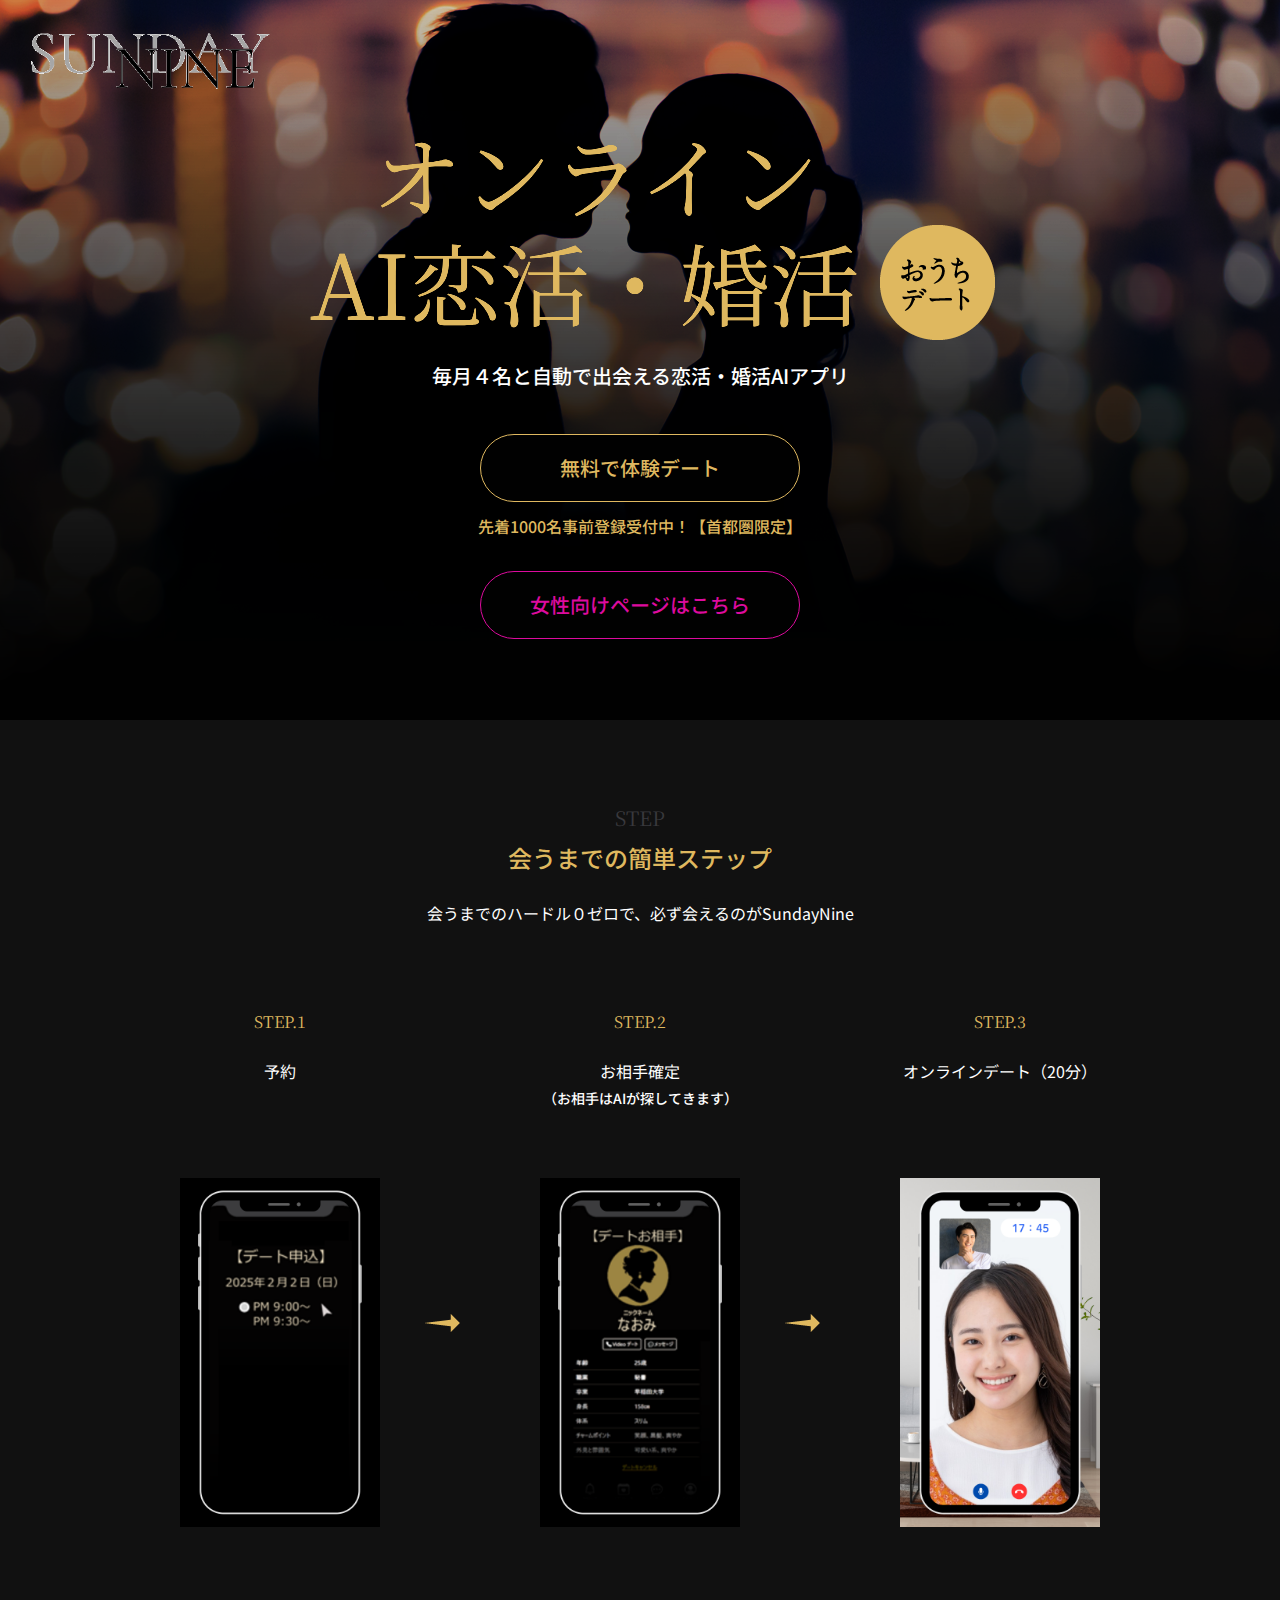
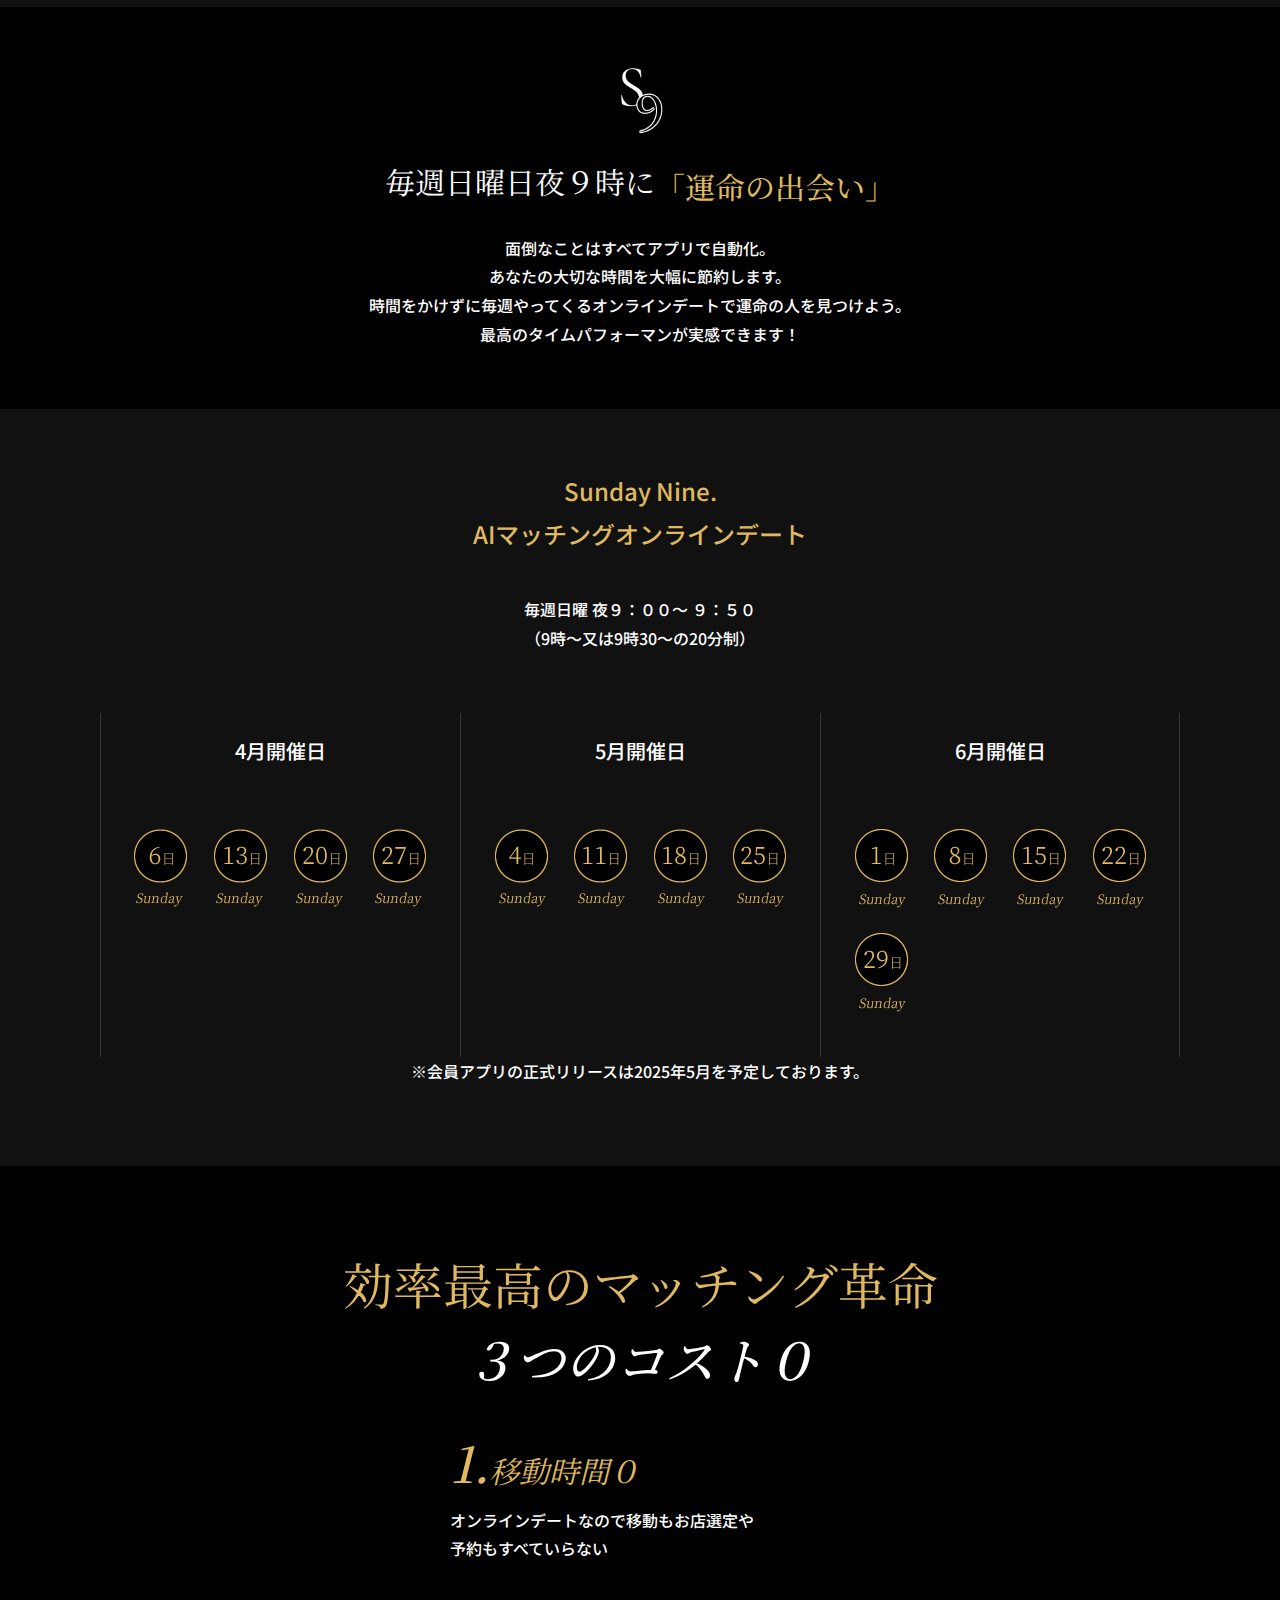
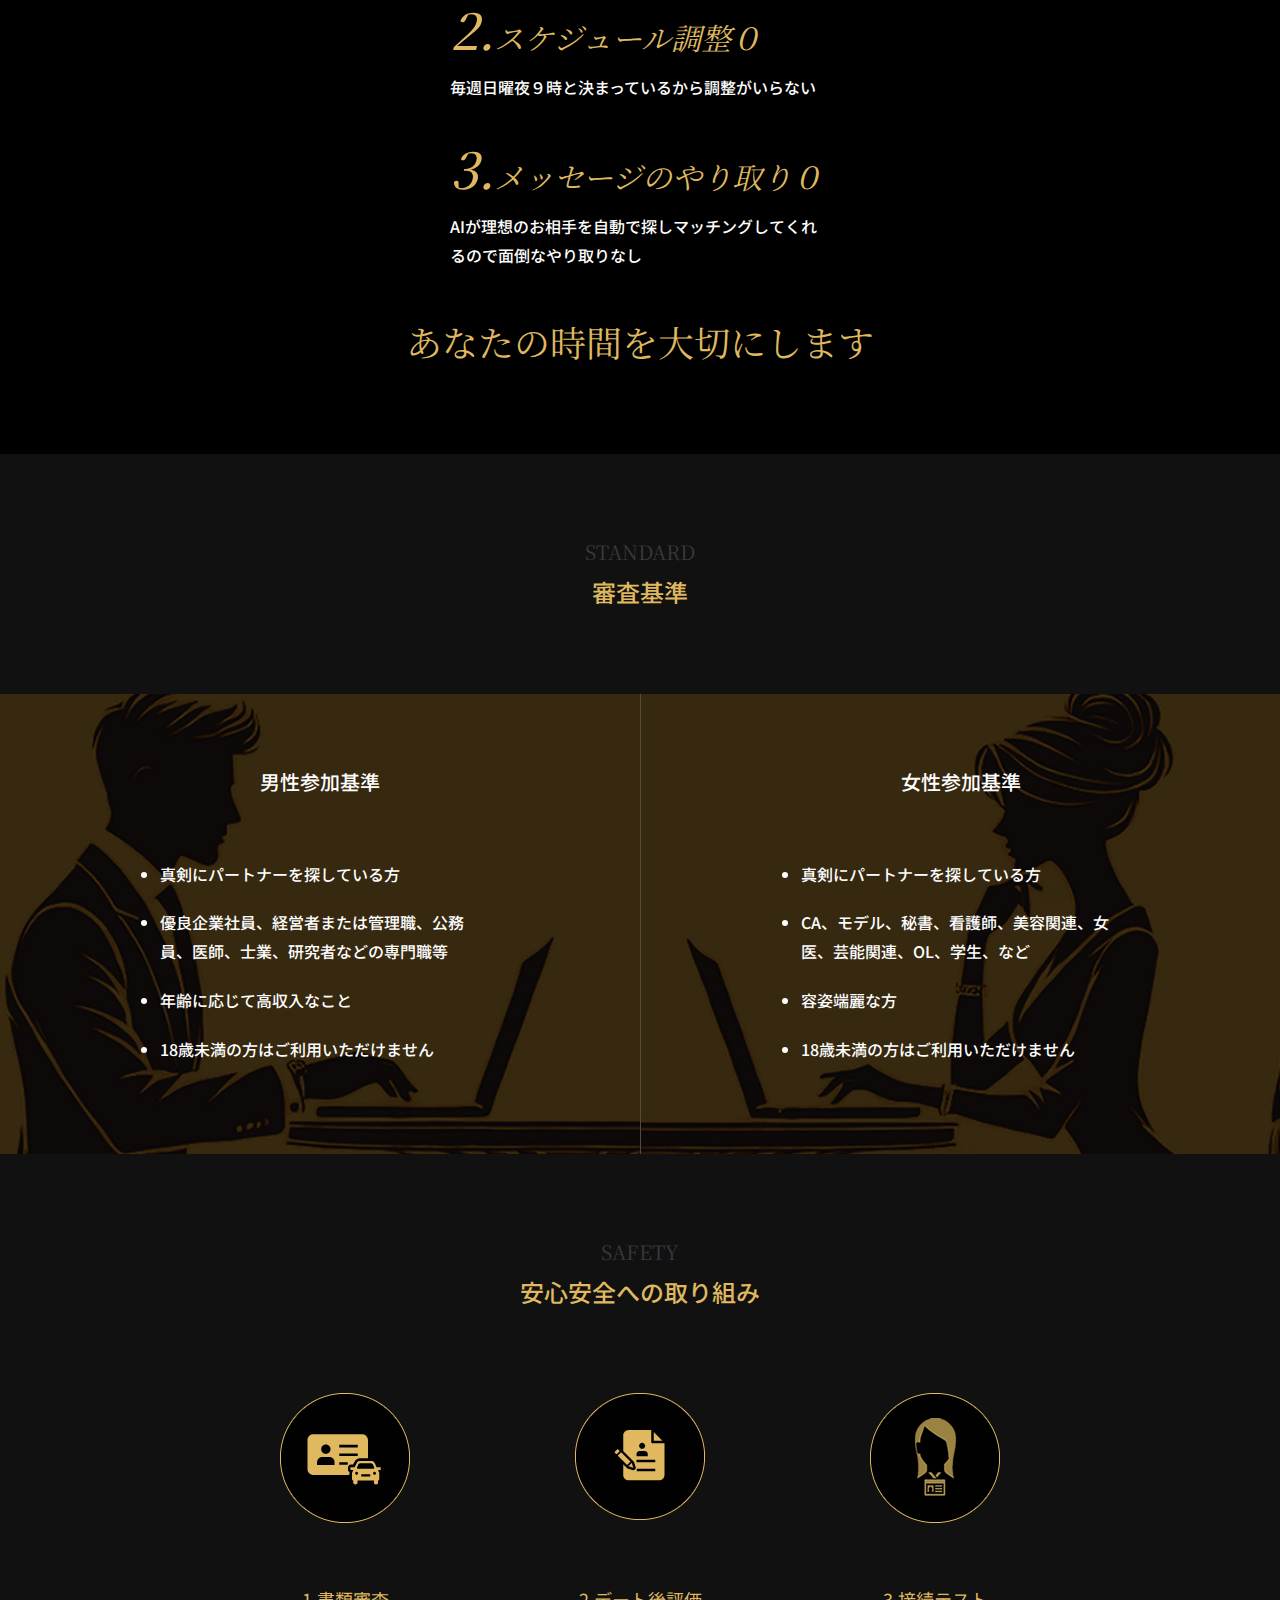
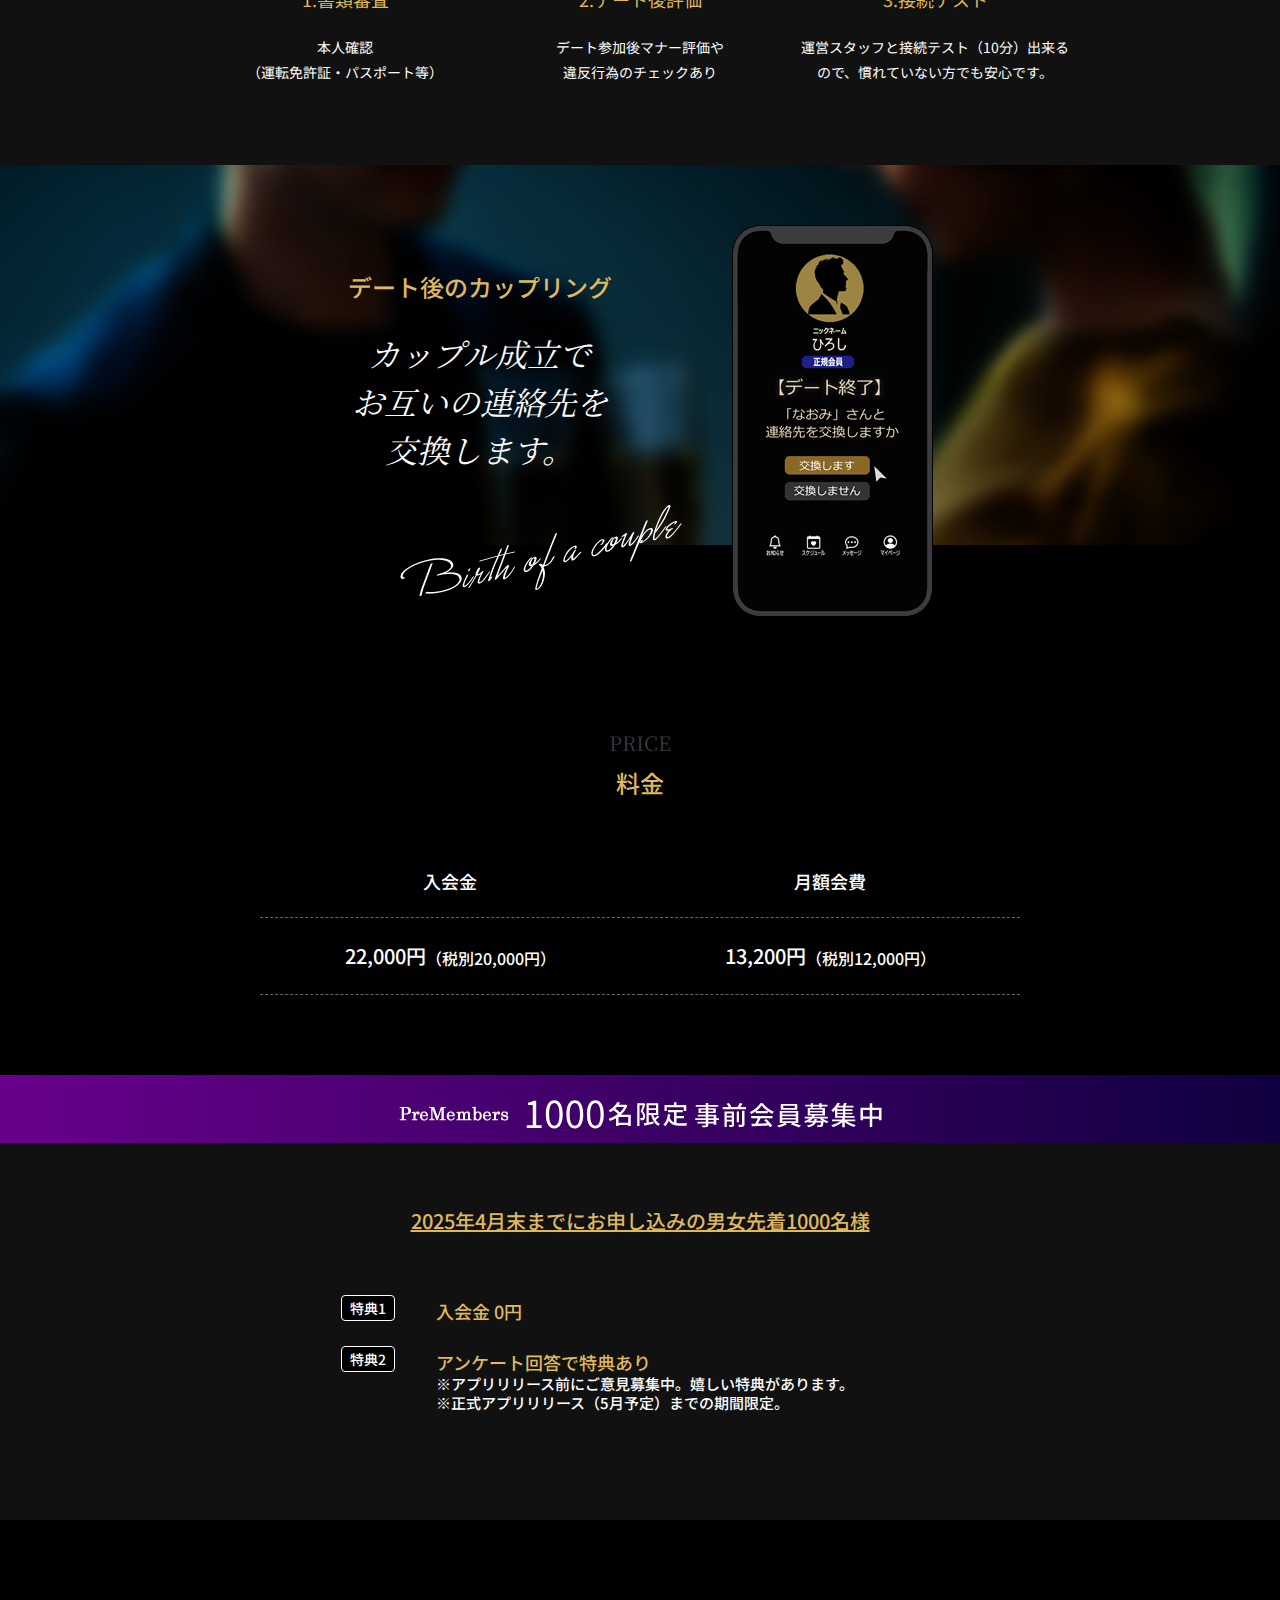
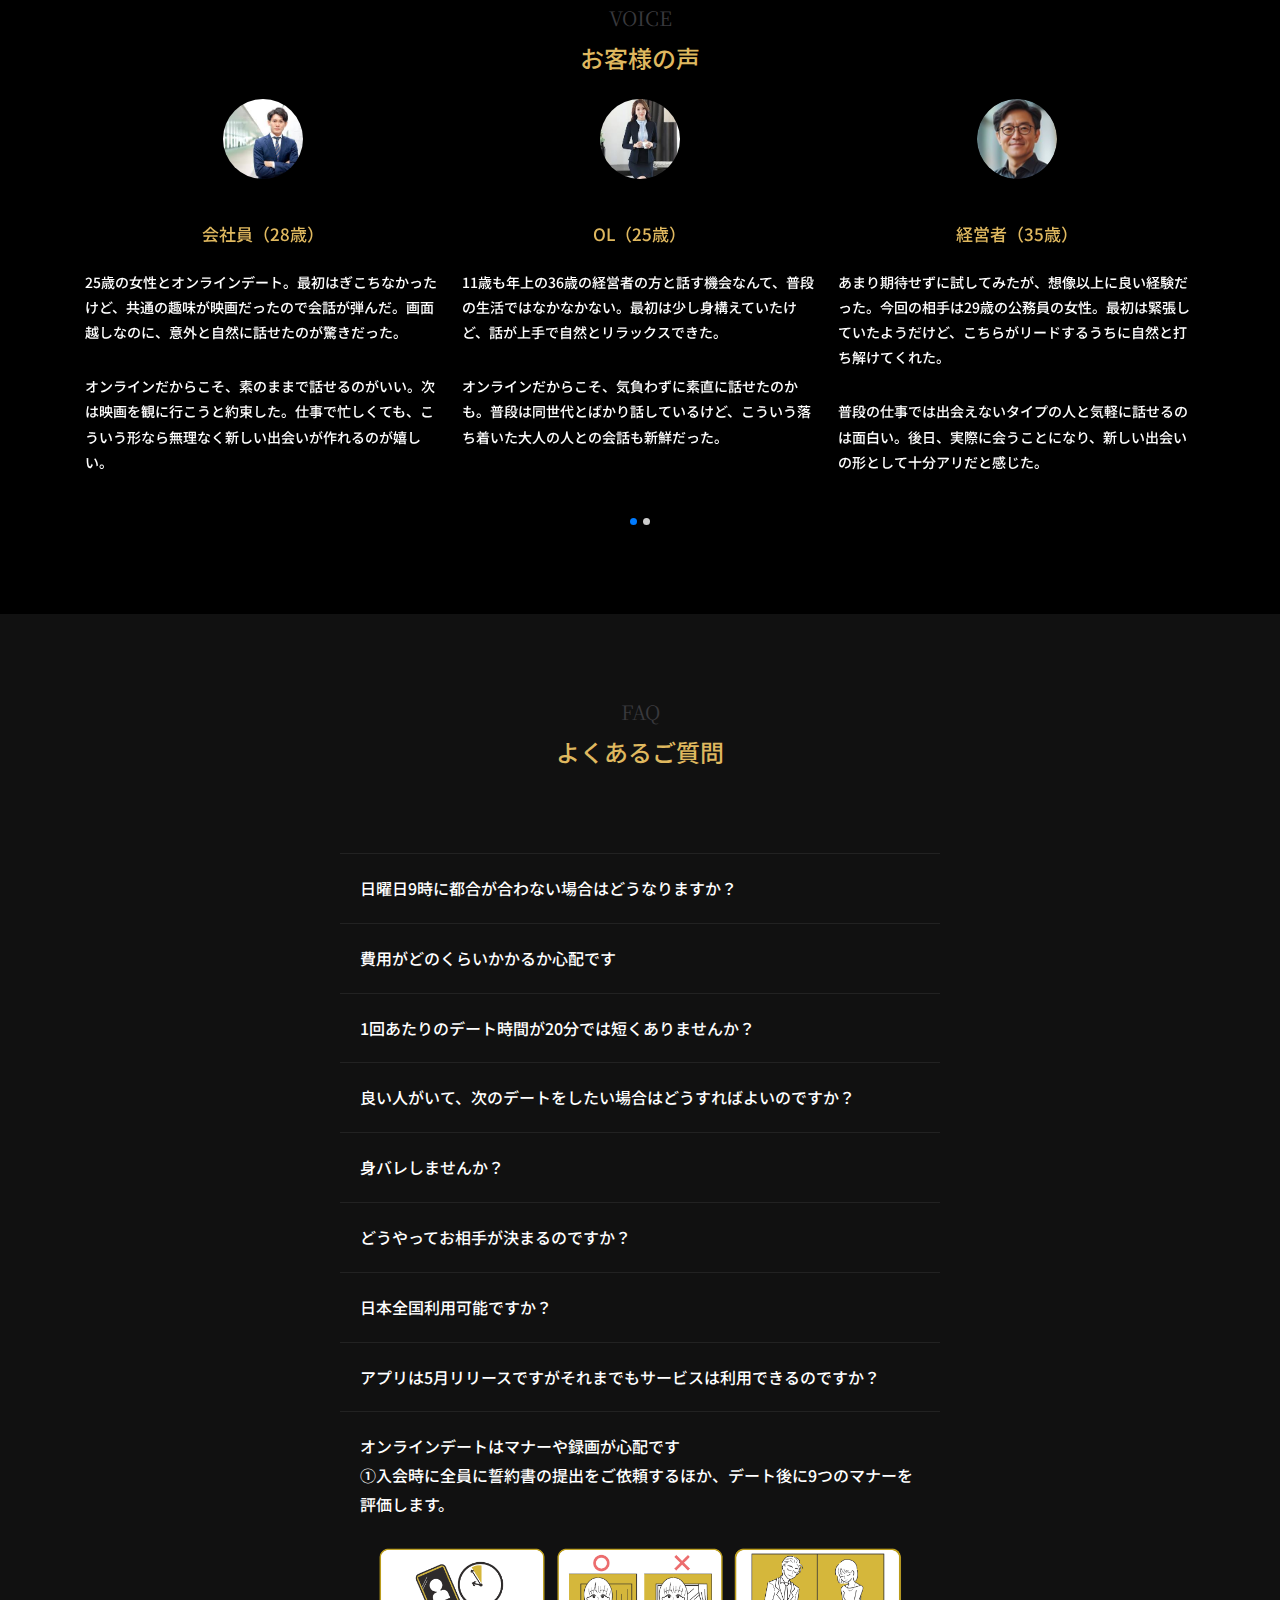
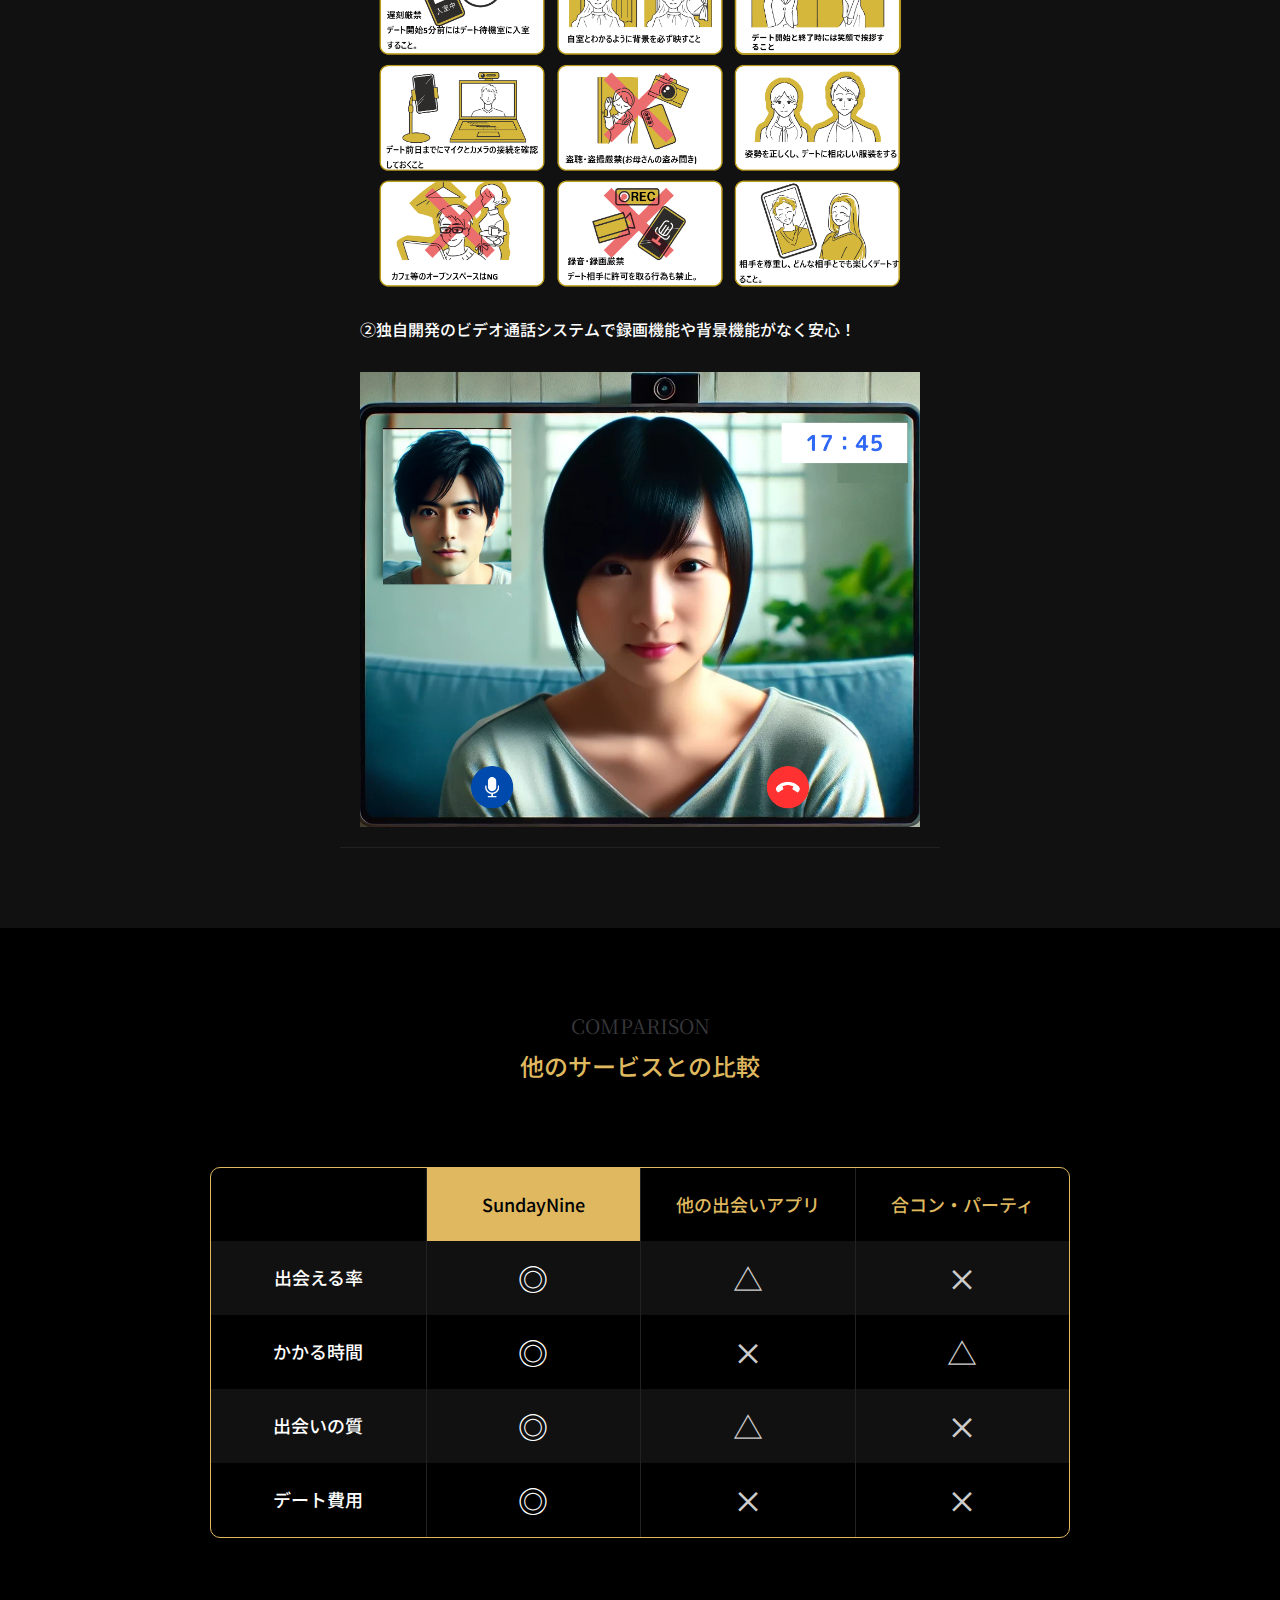
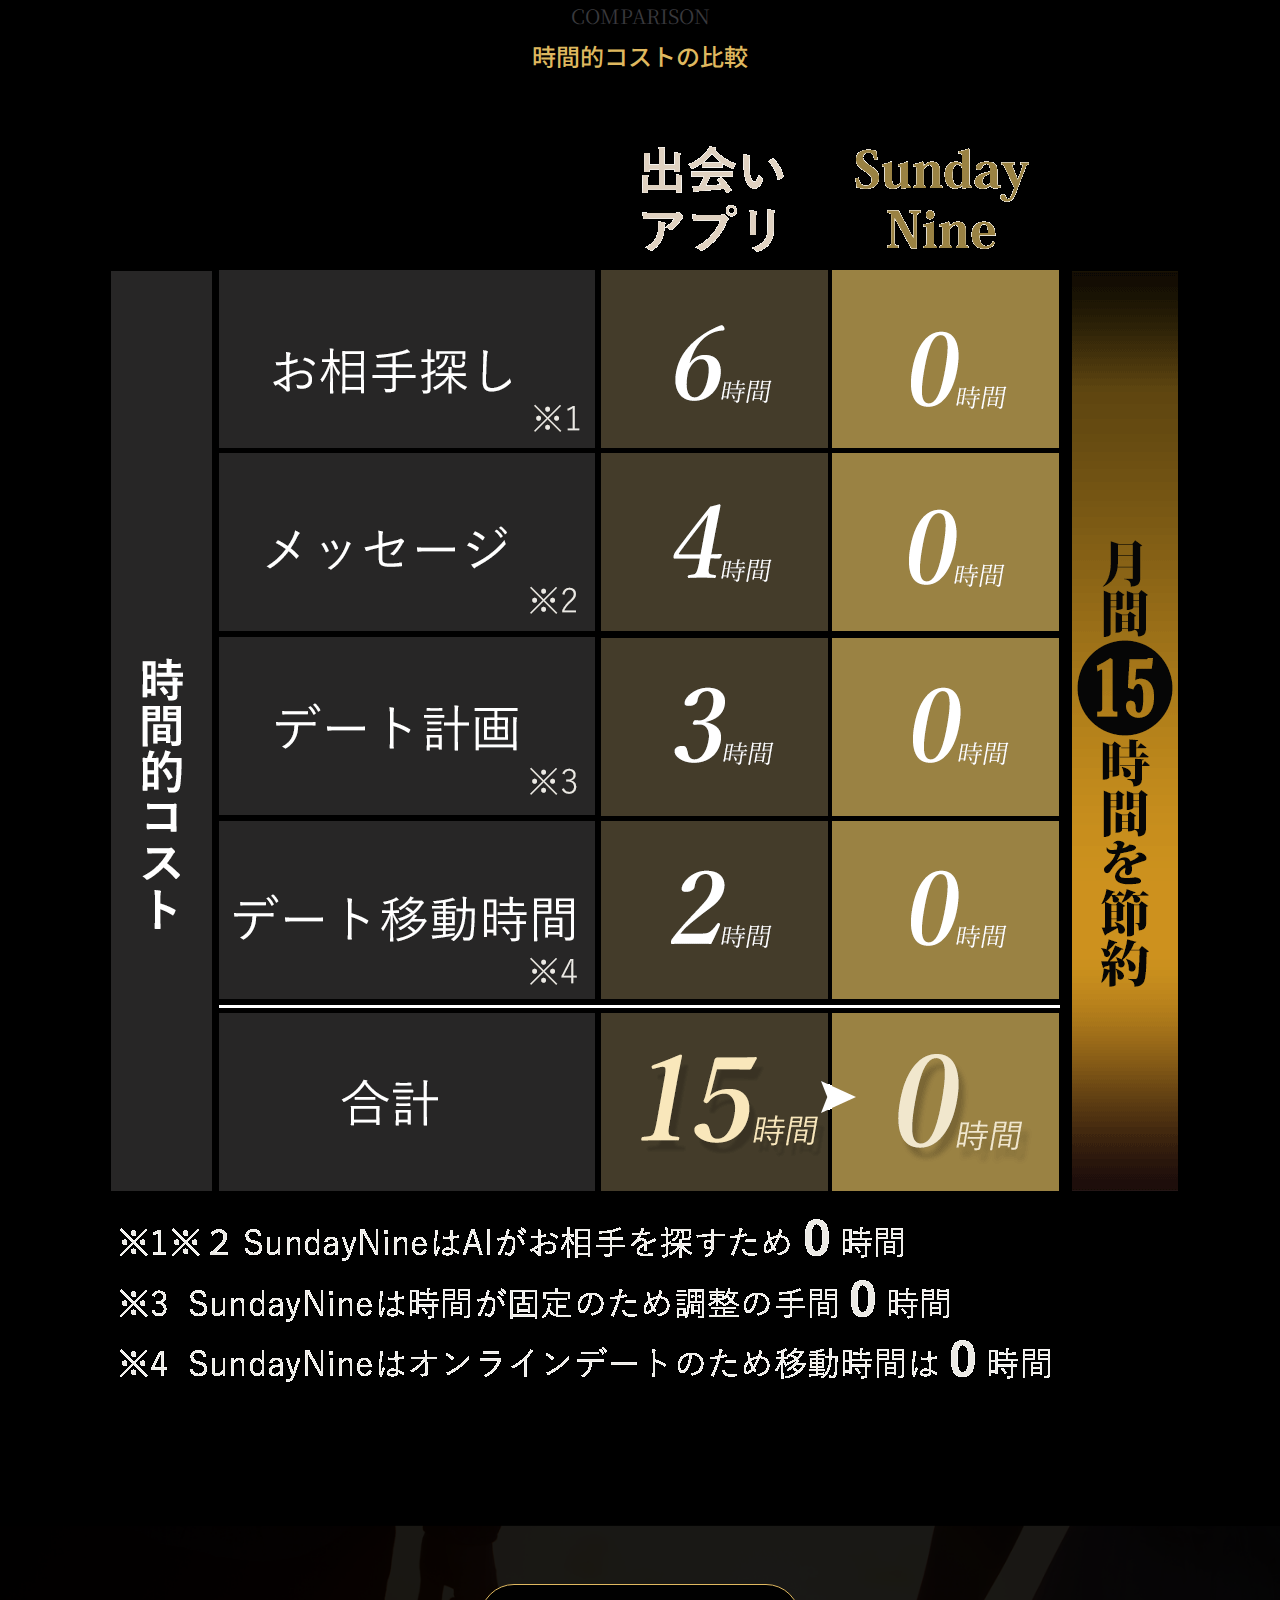
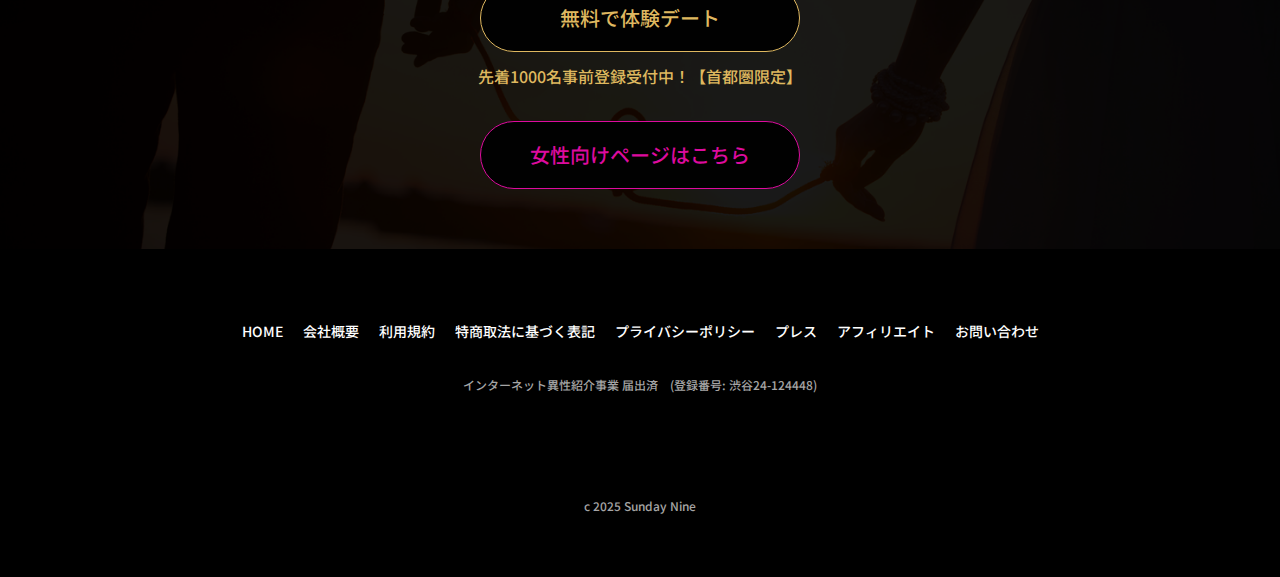
==== commit a041b779: "3月 -> 4月" ====
--- a/index.html
+++ b/index.html
@@ -302,7 +302,7 @@
     <section id="pre">
       <h1><img src="image/img_pre.png" /></h1>
       <div class="inner">
-        <h2>2025年3月末までにお申し込みの男女先着1000名様</h2>
+        <h2>2025年4月末までにお申し込みの男女先着1000名様</h2>
         <dl>
 
           <dt><span>特典1</span></dt>
